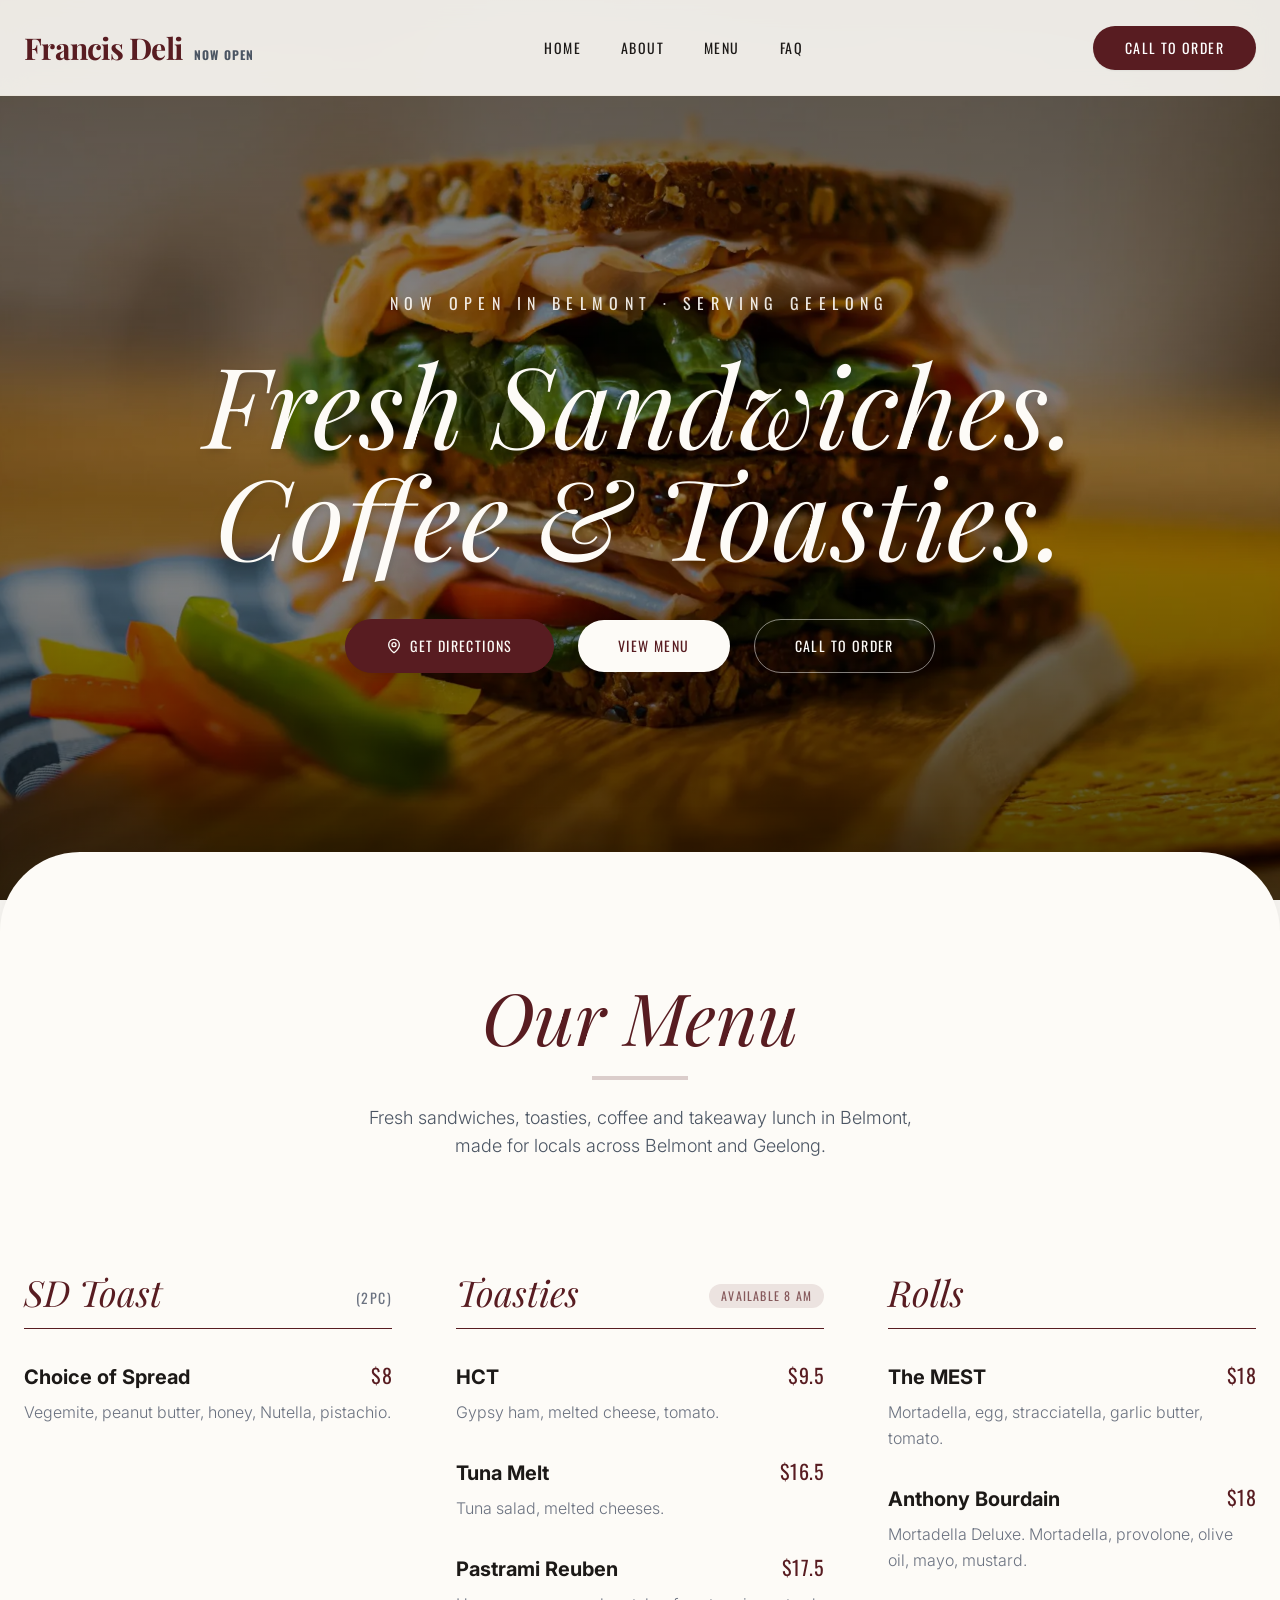
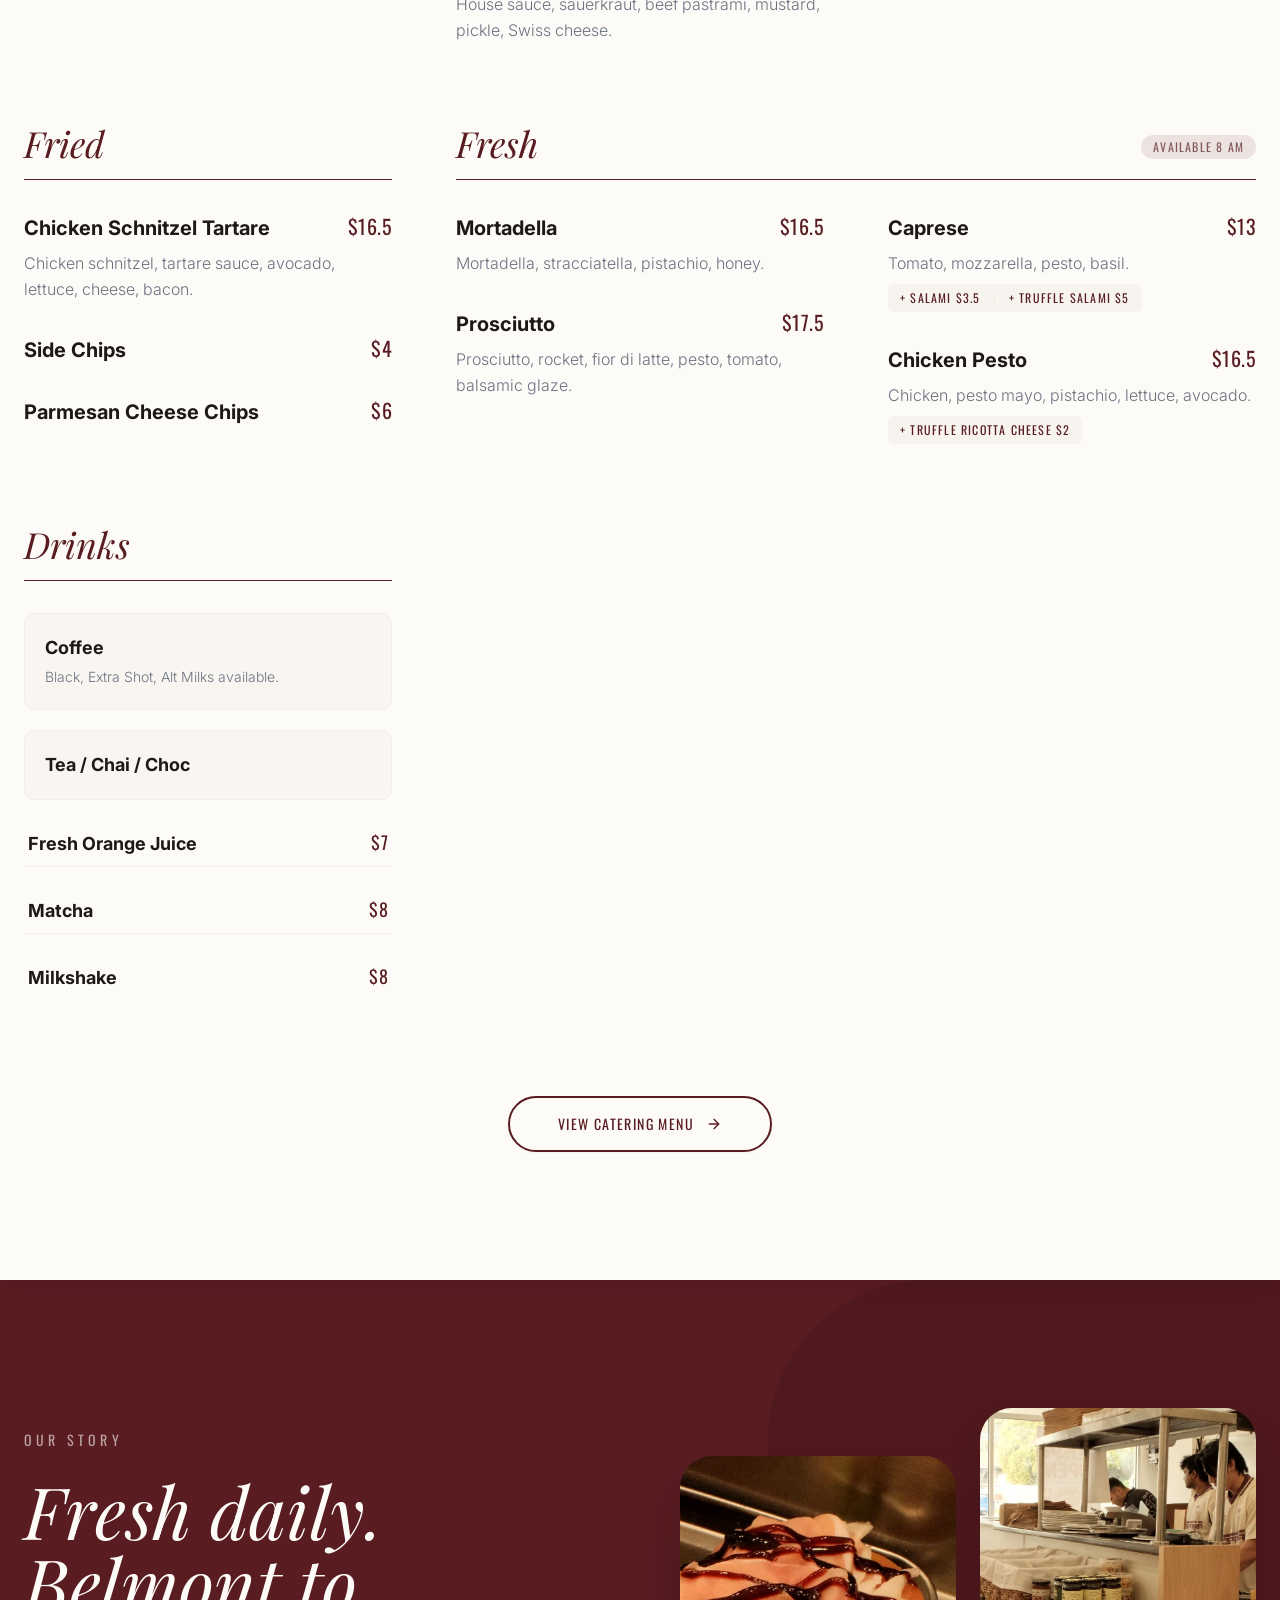
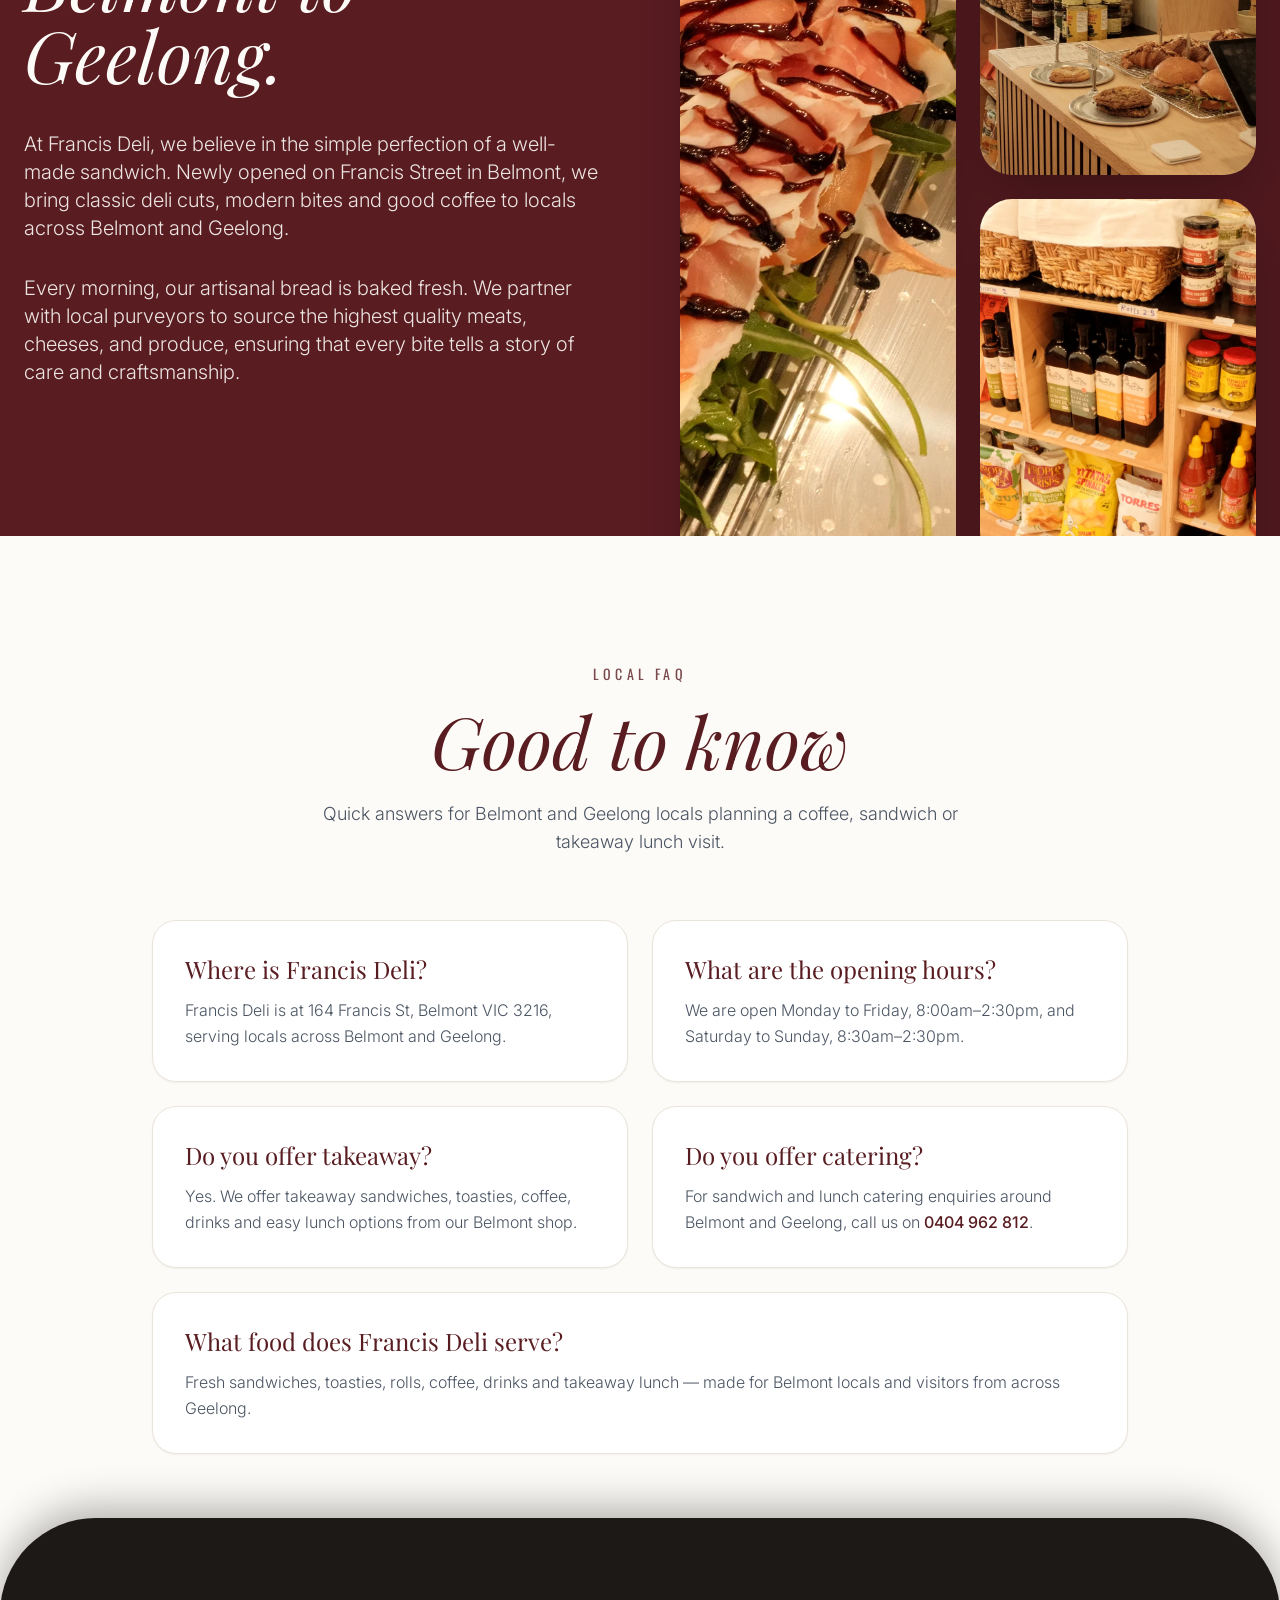
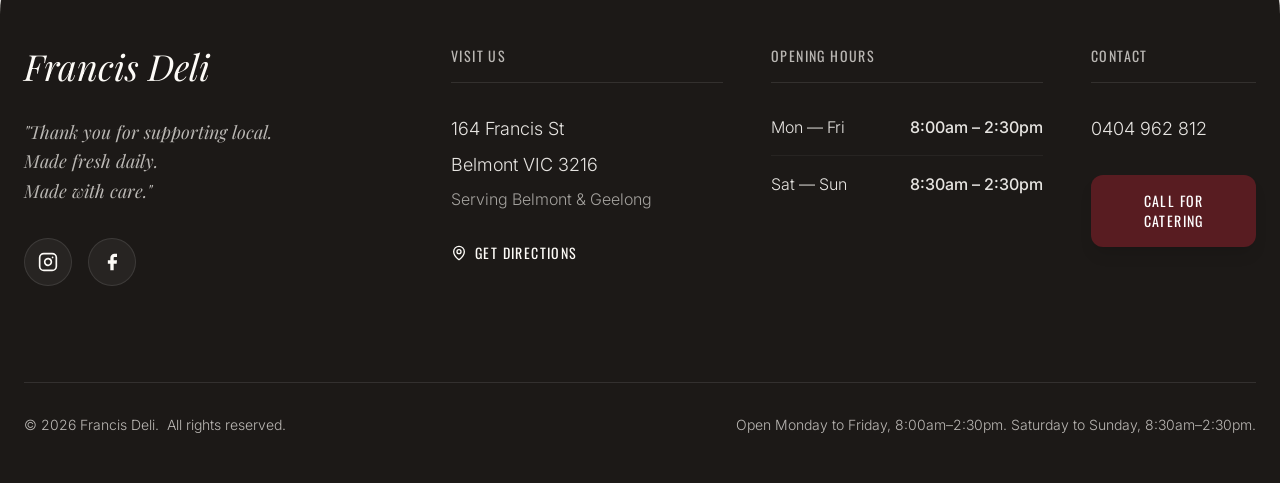
==== index.html @ 0f946914 "Remove extra coffee FAQ" ====
<html lang="en" class="scroll-smooth" vid="0"><head vid="1">
    <meta charset="UTF-8" vid="2">
    <meta name="viewport" content="width=device-width, initial-scale=1.0" vid="3">
    <title vid="4">Francis Deli Belmont &amp; Geelong | Sandwiches, Toasties &amp; Coffee</title>

    <!-- SEO: primary meta -->
    <meta name="description" content="Francis Deli — fresh sandwiches, toasties &amp; coffee in Belmont, Geelong. Open Monday to Friday 8:00am–2:30pm, and Saturday to Sunday 8:30am–2:30pm.">
    <meta name="keywords" content="Francis Deli, deli Belmont, deli Geelong, sandwiches Belmont, sandwiches Geelong, toasties Belmont, coffee Belmont, coffee Geelong, takeaway lunch Belmont, catering Geelong">
    <meta name="author" content="Francis Deli">
    <meta name="robots" content="index, follow, max-image-preview:large">
    <meta name="theme-color" content="#581C21">
    <meta name="geo.region" content="AU-VIC">
    <meta name="geo.placename" content="Belmont, Victoria">
    <link rel="canonical" href="https://francisdeli.com.au/">

    <!-- Favicons -->
    <link rel="icon" href="/favicon.ico" sizes="any">
    <link rel="icon" type="image/png" sizes="32x32" href="/favicon-32x32.png">
    <link rel="icon" type="image/png" sizes="16x16" href="/favicon-16x16.png">
    <link rel="apple-touch-icon" href="/apple-touch-icon.png">

    <!-- Open Graph -->
    <meta property="og:type" content="restaurant">
    <meta property="og:site_name" content="Francis Deli">
    <meta property="og:title" content="Francis Deli Belmont &amp; Geelong | Sandwiches, Toasties &amp; Coffee">
    <meta property="og:description" content="Now open on Francis Street, Belmont. Fresh sandwiches, toasties, coffee and takeaway lunch, seven days a week.">
    <meta property="og:url" content="https://francisdeli.com.au/">
    <meta property="og:image" content="https://francisdeli.com.au/img/hero.webp">
    <meta property="og:image:width" content="1920">
    <meta property="og:image:height" content="1280">
    <meta property="og:image:alt" content="Fresh artisanal sandwich at Francis Deli">
    <meta property="og:locale" content="en_AU">

    <!-- Twitter -->
    <meta name="twitter:card" content="summary_large_image">
    <meta name="twitter:title" content="Francis Deli Belmont &amp; Geelong | Sandwiches, Toasties &amp; Coffee">
    <meta name="twitter:description" content="Now open on Francis Street, Belmont. Fresh sandwiches, toasties, coffee and takeaway lunch, seven days a week.">
    <meta name="twitter:image" content="https://francisdeli.com.au/img/hero.webp">

    <!-- Structured data: LocalBusiness / Restaurant -->
    <script type="application/ld+json">
    {
      "@context": "https://schema.org",
      "@type": "Restaurant",
      "name": "Francis Deli",
      "description": "Francis Deli is a local deli and sandwich shop in Belmont, serving fresh sandwiches, toasties, coffee and takeaway lunch for Belmont and Geelong.",
      "image": "https://francisdeli.com.au/img/hero.webp",
      "url": "https://francisdeli.com.au/",
      "telephone": "+61404962812",
      "priceRange": "$$",
      "servesCuisine": ["Sandwiches", "Deli", "Coffee", "Cafe", "Takeaway"],
      "areaServed": ["Belmont VIC", "Geelong VIC"],
      "menu": "https://francisdeli.com.au/#menu",
      "hasMap": "https://maps.google.com/?cid=7138294482831935208",
      "acceptsReservations": "False",
      "address": {
        "@type": "PostalAddress",
        "streetAddress": "164 Francis St",
        "addressLocality": "Belmont",
        "addressRegion": "VIC",
        "postalCode": "3216",
        "addressCountry": "AU"
      },
      "geo": {
        "@type": "GeoCoordinates",
        "latitude": -38.1848245,
        "longitude": 144.3469605
      },
      "openingHoursSpecification": [
        {
          "@type": "OpeningHoursSpecification",
          "dayOfWeek": ["Monday", "Tuesday", "Wednesday", "Thursday", "Friday"],
          "opens": "08:00",
          "closes": "14:30"
        },
        {
          "@type": "OpeningHoursSpecification",
          "dayOfWeek": ["Saturday", "Sunday"],
          "opens": "08:30",
          "closes": "14:30"
        }
      ],
      "sameAs": [
        "https://www.facebook.com/francisdeli164/",
        "https://www.instagram.com/francisdeli164/",
        "https://maps.google.com/?cid=7138294482831935208"
      ]
    }
    </script>

    <!-- Structured data: FAQ for AEO / AI discovery -->
    <script type="application/ld+json">
    {
      "@context": "https://schema.org",
      "@type": "FAQPage",
      "mainEntity": [
        {
          "@type": "Question",
          "name": "Where is Francis Deli?",
          "acceptedAnswer": {
            "@type": "Answer",
            "text": "Francis Deli is located at 164 Francis St, Belmont VIC 3216, Australia, serving locals across Belmont and Geelong."
          }
        },
        {
          "@type": "Question",
          "name": "What are Francis Deli's opening hours?",
          "acceptedAnswer": {
            "@type": "Answer",
            "text": "Francis Deli is open Monday to Friday from 8:00am to 2:30pm, and Saturday to Sunday from 8:30am to 2:30pm."
          }
        },
        {
          "@type": "Question",
          "name": "Does Francis Deli offer takeaway?",
          "acceptedAnswer": {
            "@type": "Answer",
            "text": "Yes. Francis Deli offers takeaway sandwiches, toasties, coffee, drinks and lunch options from its Belmont shop."
          }
        },
        {
          "@type": "Question",
          "name": "Does Francis Deli offer catering in Belmont or Geelong?",
          "acceptedAnswer": {
            "@type": "Answer",
            "text": "Francis Deli can help with sandwich and lunch catering enquiries for Belmont and Geelong locals. Call 0404 962 812 to ask about catering."
          }
        },
        {
          "@type": "Question",
          "name": "What food does Francis Deli serve?",
          "acceptedAnswer": {
            "@type": "Answer",
            "text": "Francis Deli serves fresh sandwiches, toasties, rolls, coffee, drinks and takeaway lunch in Belmont."
          }
        }
      ]
    }
    </script>

    <!-- Speed up hero image (LCP): self-hosted, fetched before CSS parses. Mobile gets the lighter file. -->
    <link rel="preload" as="image" fetchpriority="high" href="img/hero-mobile.webp" media="(max-width: 767px)">
    <link rel="preload" as="image" fetchpriority="high" href="img/hero.webp" media="(min-width: 768px)">

    <link rel="stylesheet" href="styles.css">
    <link rel="preconnect" href="https://fonts.googleapis.com">
    <link rel="preconnect" href="https://fonts.gstatic.com" crossorigin>
    <link rel="preload" as="style" href="https://fonts.googleapis.com/css2?family=Inter:wght@300;400;500;600;700&amp;family=Oswald:wght@400;500;600;700&amp;family=Playfair+Display:ital,wght@0,400;0,500;0,600;0,700;1,400;1,500;1,600;1,700&amp;display=swap" onload="this.onload=null;this.rel='stylesheet'">
    <noscript><link rel="stylesheet" href="https://fonts.googleapis.com/css2?family=Inter:wght@300;400;500;600;700&amp;family=Oswald:wght@400;500;600;700&amp;family=Playfair+Display:ital,wght@0,400;0,500;0,600;0,700;1,400;1,500;1,600;1,700&amp;display=swap"></noscript>
    <style>
        /* Smooth deceleration curve for premium feel */
        :root { --ease-out-quint: cubic-bezier(0.22, 1, 0.36, 1); }

        /* Keyboard focus — visible ring, hidden for mouse users */
        a:focus-visible,
        button:focus-visible {
            outline: 2px solid #581C21;
            outline-offset: 3px;
            border-radius: 4px;
        }

        /* Scroll-reveal: JS adds .reveal to opt IN. No-JS = content visible. */
        .reveal {
            opacity: 0;
            transform: translateY(24px);
            transition: opacity 0.8s var(--ease-out-quint), transform 0.8s var(--ease-out-quint);
            will-change: opacity, transform;
        }
        .reveal.is-visible {
            opacity: 1;
            transform: none;
        }

        /* Header height transition */
        #header { transition: height 0.3s var(--ease-out-quint), background-color 0.3s ease, box-shadow 0.3s ease; }
        #header .header-bar { transition: height 0.3s var(--ease-out-quint); }

        /* Mobile menu panel */
        #mobile-menu {
            transform: translateX(100%);
            transition: transform 0.4s var(--ease-out-quint);
        }
        #mobile-menu.is-open { transform: translateX(0); }

        /* Mobile: lighter hero image (30KB vs 92KB) */
        @media (max-width: 767px) {
            .bg-hero-pattern { background-image: url('img/hero-mobile.webp') !important; }
        }

        @media (prefers-reduced-motion: reduce) {
            *, *::before, *::after {
                animation-duration: 0.01ms !important;
                transition-duration: 0.01ms !important;
                scroll-behavior: auto !important;
            }
            .reveal { opacity: 1; transform: none; }
        }
    </style>
</head>
<body class="bg-cream text-dark font-sans antialiased selection:bg-burgundy selection:text-cream" vid="11">

    
    <header class="fixed top-0 w-full z-50 bg-cream/90 backdrop-blur-md border-b border-sand h-24" id="header" vid="12">
        <div class="header-bar max-w-7xl mx-auto px-6 h-24 flex items-center justify-between" vid="13">
            <a href="#home" class="font-serif text-3xl font-bold tracking-tight text-burgundy flex items-baseline" vid="14">
                Francis Deli
                <span class="text-xs font-condensed uppercase tracking-widest text-gray-600 ml-3 hidden sm:inline-block" vid="15">Now Open</span>
            </a>

            <nav class="hidden md:flex items-center gap-10" aria-label="Primary" vid="16">
                <a href="#home" class="text-sm font-condensed uppercase tracking-widest text-dark hover:text-burgundy transition-colors" vid="17">Home</a>
                <a href="#about" class="text-sm font-condensed uppercase tracking-widest text-dark hover:text-burgundy transition-colors" vid="18">About</a>
                <a href="#menu" class="text-sm font-condensed uppercase tracking-widest text-dark hover:text-burgundy transition-colors" vid="19">Menu</a>
                <a href="#faq" class="text-sm font-condensed uppercase tracking-widest text-dark hover:text-burgundy transition-colors" vid="20">FAQ</a>
            </nav>

            <div class="flex items-center gap-4" vid="21">
                <a href="tel:0404962812" class="hidden md:inline-flex items-center justify-center px-8 py-3 bg-burgundy text-white rounded-full font-condensed uppercase tracking-widest text-sm hover:bg-dark transition-colors shadow-sm" vid="22">
                    Call to Order
                </a>
                <button id="menu-toggle" class="md:hidden text-burgundy p-2 -mr-2" aria-label="Open menu" aria-controls="mobile-menu" aria-expanded="false" vid="23">
                    <svg class="w-7 h-7" aria-hidden="true" viewBox="0 0 24 24" fill="none" stroke="currentColor" stroke-width="2" stroke-linecap="round" stroke-linejoin="round"><path d="M4 6h16"/><path d="M4 12h16"/><path d="M4 18h16"/></svg>
                </button>
            </div>
        </div>
    </header>

    <!-- Mobile menu -->
    <div id="mobile-menu" class="fixed inset-0 z-[60] bg-burgundy text-cream flex flex-col md:hidden is-open:translate-x-0" role="dialog" aria-modal="true" aria-label="Menu" style="transform:translateX(100%)">
        <div class="flex items-center justify-between h-24 px-6 border-b border-cream/15">
            <span class="font-serif text-3xl font-bold tracking-tight">Francis Deli</span>
            <button id="menu-close" class="text-cream p-2 -mr-2" aria-label="Close menu">
                <svg class="w-7 h-7" aria-hidden="true" viewBox="0 0 24 24" fill="none" stroke="currentColor" stroke-width="2" stroke-linecap="round" stroke-linejoin="round"><path d="M18 6 6 18"/><path d="m6 6 12 12"/></svg>
            </button>
        </div>
        <nav class="flex flex-col gap-2 px-6 py-10" aria-label="Mobile">
            <a href="#home" class="mobile-link font-serif italic text-4xl py-3 border-b border-cream/10 hover:text-cream/70 transition-colors">Home</a>
            <a href="#about" class="mobile-link font-serif italic text-4xl py-3 border-b border-cream/10 hover:text-cream/70 transition-colors">About</a>
            <a href="#menu" class="mobile-link font-serif italic text-4xl py-3 border-b border-cream/10 hover:text-cream/70 transition-colors">Menu</a>
            <a href="#faq" class="mobile-link font-serif italic text-4xl py-3 border-b border-cream/10 hover:text-cream/70 transition-colors">FAQ</a>
        </nav>
        <div class="mt-auto p-6">
            <a href="tel:0404962812" class="block w-full text-center px-8 py-4 bg-cream text-burgundy rounded-full font-condensed uppercase tracking-widest text-sm hover:bg-white transition-colors shadow-lg">
                Call to Order
            </a>
        </div>
    </div>

    
    <section id="home" class="relative h-[100svh] w-full flex items-center justify-center overflow-hidden" vid="25">
        
        <div class="absolute inset-0 bg-hero-pattern bg-cover bg-center bg-no-repeat md:bg-fixed scale-105" vid="26"></div>
        <div class="absolute inset-0 bg-gradient-to-b from-black/60 via-black/40 to-black/70" vid="27"></div>
        
        <div class="relative z-10 text-center px-6 max-w-5xl mx-auto flex flex-col items-center mt-16 w-full" vid="28">
            <span class="font-condensed text-cream/90 uppercase tracking-[0.4em] text-sm md:text-base mb-8 block" vid="29">Now Open in Belmont · Serving Geelong</span>
            
            <h1 class="font-serif italic text-6xl md:text-8xl lg:text-[7rem] text-cream leading-[1.1] mb-12 drop-shadow-lg" vid="30">
                Fresh Sandwiches.<br vid="31">Coffee &amp; Toasties.
            </h1>
            
            <div class="flex flex-col sm:flex-row items-center gap-4 sm:gap-6 w-full sm:w-auto" vid="32">
                <a href="https://maps.google.com/?cid=7138294482831935208" target="_blank" rel="noopener" class="w-full sm:w-auto px-10 py-4 bg-burgundy text-cream rounded-full font-condensed uppercase tracking-widest text-sm hover:bg-burgundy/90 transition-colors text-center shadow-lg hover:shadow-xl border border-burgundy inline-flex items-center justify-center" vid="34">
                    <svg class="w-4 h-4 mr-2" aria-hidden="true" viewBox="0 0 24 24" fill="none" stroke="currentColor" stroke-width="2" stroke-linecap="round" stroke-linejoin="round"><path d="M20 10c0 4.99-5.54 10.19-7.4 11.8a1 1 0 0 1-1.2 0C9.54 20.19 4 14.99 4 10a8 8 0 0 1 16 0"/><circle cx="12" cy="10" r="3"/></svg>
                    Get Directions
                </a>
                <a href="#menu" class="w-full sm:w-auto px-10 py-4 bg-cream text-burgundy rounded-full font-condensed uppercase tracking-widest text-sm hover:bg-white transition-colors text-center shadow-lg hover:shadow-xl" vid="33">
                    View Menu
                </a>
                <a href="tel:0404962812" class="w-full sm:w-auto px-10 py-4 bg-transparent text-cream rounded-full font-condensed uppercase tracking-widest text-sm hover:bg-cream/10 transition-colors text-center shadow-lg hover:shadow-xl border border-cream/50" vid="35">
                    Call to Order
                </a>
            </div>
        </div>
    </section>

    
    <section id="menu" class="relative z-20 bg-cream rounded-t-[3rem] md:rounded-t-[5rem] -mt-12 pt-24 md:pt-32 pb-32 shadow-[0_-10px_40px_rgba(0,0,0,0.1)]" vid="35">
        <div class="max-w-7xl mx-auto px-6" vid="36">
            <div class="text-center mb-20 md:mb-28" vid="37">
                <h2 class="font-serif italic text-5xl md:text-7xl text-burgundy mb-6" vid="38">Our Menu</h2>
                <div class="w-24 h-1 bg-burgundy/20 mx-auto mb-6" vid="39"></div>
                <p class="font-sans text-gray-600 max-w-xl mx-auto text-lg font-light" vid="40">Fresh sandwiches, toasties, coffee and takeaway lunch in Belmont, made for locals across Belmont and Geelong.</p>
            </div>

            
            <div class="grid grid-cols-1 md:grid-cols-2 lg:grid-cols-3 gap-x-16 gap-y-20" vid="41">
                
                
                <div class="menu-category" vid="42">
                    <div class="flex items-end justify-between border-b border-burgundy pb-4 mb-8" vid="43">
                        <h3 class="font-serif text-4xl text-burgundy italic" vid="44">SD Toast</h3>
                        <span class="text-sm font-condensed uppercase tracking-widest text-gray-500 mb-1" vid="45">(2pc)</span>
                    </div>
                    <ul class="space-y-8" vid="46">
                        <li class="group" vid="47">
                            <div class="flex justify-between items-baseline mb-2" vid="48">
                                <h4 class="font-bold text-dark text-xl group-hover:text-burgundy transition-colors" vid="49">Choice of Spread</h4>
                                <span class="font-condensed text-burgundy text-xl tracking-wide" vid="50">$8</span>
                            </div>
                            <p class="text-gray-500 text-base leading-relaxed font-light" vid="51">Vegemite, peanut butter, honey, Nutella, pistachio.</p>
                        </li>
                    </ul>
                </div>

                
                <div class="menu-category" vid="52">
                    <div class="flex items-end justify-between border-b border-burgundy pb-4 mb-8" vid="53">
                        <h3 class="font-serif text-4xl text-burgundy italic" vid="54">Toasties</h3>
                        <span class="text-xs font-condensed uppercase tracking-widest text-burgundy/70 mb-1 px-3 py-1 bg-burgundy/10 rounded-full" vid="55">Available 8 AM</span>
                    </div>
                    <ul class="space-y-8" vid="56">
                        <li class="group" vid="57">
                            <div class="flex justify-between items-baseline mb-2" vid="58">
                                <h4 class="font-bold text-dark text-xl group-hover:text-burgundy transition-colors" vid="59">HCT</h4>
                                <span class="font-condensed text-burgundy text-xl tracking-wide" vid="60">$9.5</span>
                            </div>
                            <p class="text-gray-500 text-base leading-relaxed font-light" vid="61">Gypsy ham, melted cheese, tomato.</p>
                        </li>
                        <li class="group" vid="62">
                            <div class="flex justify-between items-baseline mb-2" vid="63">
                                <h4 class="font-bold text-dark text-xl group-hover:text-burgundy transition-colors" vid="64">Tuna Melt</h4>
                                <span class="font-condensed text-burgundy text-xl tracking-wide" vid="65">$16.5</span>
                            </div>
                            <p class="text-gray-500 text-base leading-relaxed font-light" vid="66">Tuna salad, melted cheeses.</p>
                        </li>
                        <li class="group" vid="67">
                            <div class="flex justify-between items-baseline mb-2" vid="68">
                                <h4 class="font-bold text-dark text-xl group-hover:text-burgundy transition-colors" vid="69">Pastrami Reuben</h4>
                                <span class="font-condensed text-burgundy text-xl tracking-wide" vid="70">$17.5</span>
                            </div>
                            <p class="text-gray-500 text-base leading-relaxed font-light" vid="71">House sauce, sauerkraut, beef pastrami, mustard, pickle, Swiss cheese.</p>
                        </li>
                    </ul>
                </div>

                
                <div class="menu-category" vid="72">
                    <div class="flex items-end justify-between border-b border-burgundy pb-4 mb-8" vid="73">
                        <h3 class="font-serif text-4xl text-burgundy italic" vid="74">Rolls</h3>
                    </div>
                    <ul class="space-y-8" vid="75">
                        <li class="group" vid="76">
                            <div class="flex justify-between items-baseline mb-2" vid="77">
                                <h4 class="font-bold text-dark text-xl group-hover:text-burgundy transition-colors" vid="78">The MEST</h4>
                                <span class="font-condensed text-burgundy text-xl tracking-wide" vid="79">$18</span>
                            </div>
                            <p class="text-gray-500 text-base leading-relaxed font-light" vid="80">Mortadella, egg, stracciatella, garlic butter, tomato.</p>
                        </li>
                        <li class="group" vid="81">
                            <div class="flex justify-between items-baseline mb-2" vid="82">
                                <h4 class="font-bold text-dark text-xl group-hover:text-burgundy transition-colors" vid="83">Anthony Bourdain</h4>
                                <span class="font-condensed text-burgundy text-xl tracking-wide" vid="84">$18</span>
                            </div>
                            <p class="text-gray-500 text-base leading-relaxed font-light" vid="85">Mortadella Deluxe. Mortadella, provolone, olive oil, mayo, mustard.</p>
                        </li>
                    </ul>
                </div>

                
                <div class="menu-category" vid="86">
                    <div class="flex items-end justify-between border-b border-burgundy pb-4 mb-8" vid="87">
                        <h3 class="font-serif text-4xl text-burgundy italic" vid="88">Fried</h3>
                    </div>
                    <ul class="space-y-8" vid="89">
                        <li class="group" vid="90">
                            <div class="flex justify-between items-baseline mb-2" vid="91">
                                <h4 class="font-bold text-dark text-xl group-hover:text-burgundy transition-colors" vid="92">Chicken Schnitzel Tartare</h4>
                                <span class="font-condensed text-burgundy text-xl tracking-wide" vid="93">$16.5</span>
                            </div>
                            <p class="text-gray-500 text-base leading-relaxed font-light" vid="94">Chicken schnitzel, tartare sauce, avocado, lettuce, cheese, bacon.</p>
                        </li>
                        <li class="group" vid="95">
                            <div class="flex justify-between items-baseline mb-2" vid="96">
                                <h4 class="font-bold text-dark text-xl group-hover:text-burgundy transition-colors" vid="97">Side Chips</h4>
                                <span class="font-condensed text-burgundy text-xl tracking-wide" vid="98">$4</span>
                            </div>
                        </li>
                        <li class="group" vid="99">
                            <div class="flex justify-between items-baseline mb-2" vid="100">
                                <h4 class="font-bold text-dark text-xl group-hover:text-burgundy transition-colors" vid="101">Parmesan Cheese Chips</h4>
                                <span class="font-condensed text-burgundy text-xl tracking-wide" vid="102">$6</span>
                            </div>
                        </li>
                    </ul>
                </div>

                
                <div class="menu-category lg:col-span-2" vid="103">
                    <div class="flex items-end justify-between border-b border-burgundy pb-4 mb-8" vid="104">
                        <h3 class="font-serif text-4xl text-burgundy italic" vid="105">Fresh</h3>
                        <span class="text-xs font-condensed uppercase tracking-widest text-burgundy/70 mb-1 px-3 py-1 bg-burgundy/10 rounded-full" vid="106">Available 8 AM</span>
                    </div>
                    <div class="grid grid-cols-1 md:grid-cols-2 gap-x-16 gap-y-8" vid="107">
                        <ul class="space-y-8" vid="108">
                            <li class="group" vid="109">
                                <div class="flex justify-between items-baseline mb-2" vid="110">
                                    <h4 class="font-bold text-dark text-xl group-hover:text-burgundy transition-colors" vid="111">Mortadella</h4>
                                    <span class="font-condensed text-burgundy text-xl tracking-wide" vid="112">$16.5</span>
                                </div>
                                <p class="text-gray-500 text-base leading-relaxed font-light" vid="113">Mortadella, stracciatella, pistachio, honey.</p>
                            </li>
                            <li class="group" vid="114">
                                <div class="flex justify-between items-baseline mb-2" vid="115">
                                    <h4 class="font-bold text-dark text-xl group-hover:text-burgundy transition-colors" vid="116">Prosciutto</h4>
                                    <span class="font-condensed text-burgundy text-xl tracking-wide" vid="117">$17.5</span>
                                </div>
                                <p class="text-gray-500 text-base leading-relaxed font-light" vid="118">Prosciutto, rocket, fior di latte, pesto, tomato, balsamic glaze.</p>
                            </li>
                        </ul>
                        <ul class="space-y-8" vid="119">
                            <li class="group" vid="120">
                                <div class="flex justify-between items-baseline mb-2" vid="121">
                                    <h4 class="font-bold text-dark text-xl group-hover:text-burgundy transition-colors" vid="122">Caprese</h4>
                                    <span class="font-condensed text-burgundy text-xl tracking-wide" vid="123">$13</span>
                                </div>
                                <p class="text-gray-500 text-base leading-relaxed font-light mb-2" vid="124">Tomato, mozzarella, pesto, basil.</p>
                                <div class="inline-flex gap-3 text-xs font-condensed uppercase tracking-widest text-burgundy bg-sand/30 px-3 py-1.5 rounded-md" vid="125">
                                    <span vid="126">+ Salami $3.5</span>
                                    <span class="text-sand/50" vid="127">|</span>
                                    <span vid="128">+ Truffle Salami $5</span>
                                </div>
                            </li>
                            <li class="group" vid="129">
                                <div class="flex justify-between items-baseline mb-2" vid="130">
                                    <h4 class="font-bold text-dark text-xl group-hover:text-burgundy transition-colors" vid="131">Chicken Pesto</h4>
                                    <span class="font-condensed text-burgundy text-xl tracking-wide" vid="132">$16.5</span>
                                </div>
                                <p class="text-gray-500 text-base leading-relaxed font-light mb-2" vid="133">Chicken, pesto mayo, pistachio, lettuce, avocado.</p>
                                <div class="inline-block text-xs font-condensed uppercase tracking-widest text-burgundy bg-sand/30 px-3 py-1.5 rounded-md" vid="134">
                                    <span vid="135">+ Truffle Ricotta Cheese $2</span>
                                </div>
                            </li>
                        </ul>
                    </div>
                </div>

                
                <div class="menu-category" vid="136">
                    <div class="flex items-end justify-between border-b border-burgundy pb-4 mb-8" vid="137">
                        <h3 class="font-serif text-4xl text-burgundy italic" vid="138">Drinks</h3>
                    </div>
                    <ul class="space-y-5" vid="139">
                        <li class="group bg-sand/20 rounded-xl p-5 border border-sand/50" vid="140">
                            <div class="flex justify-between items-baseline mb-1" vid="141">
                                <h4 class="font-bold text-dark text-lg group-hover:text-burgundy transition-colors" vid="142">Coffee</h4>
                            </div>
                            <p class="text-gray-500 text-sm leading-relaxed font-light" vid="143">Black, Extra Shot, Alt Milks available.</p>
                        </li>
                        <li class="group bg-sand/20 rounded-xl p-5 border border-sand/50" vid="144">
                            <div class="flex justify-between items-baseline" vid="145">
                                <h4 class="font-bold text-dark text-lg group-hover:text-burgundy transition-colors" vid="146">Tea / Chai / Choc</h4>
                            </div>
                        </li>
                        <li class="group flex justify-between items-baseline py-2 px-1 border-b border-sand/50" vid="147">
                            <h4 class="font-bold text-dark text-lg group-hover:text-burgundy transition-colors" vid="148">Fresh Orange Juice</h4>
                            <span class="font-condensed text-burgundy text-lg tracking-wide" vid="149">$7</span>
                        </li>
                        <li class="group flex justify-between items-baseline py-2 px-1 border-b border-sand/50" vid="150">
                            <h4 class="font-bold text-dark text-lg group-hover:text-burgundy transition-colors" vid="151">Matcha</h4>
                            <span class="font-condensed text-burgundy text-lg tracking-wide" vid="152">$8</span>
                        </li>
                        <li class="group flex justify-between items-baseline py-2 px-1" vid="153">
                            <h4 class="font-bold text-dark text-lg group-hover:text-burgundy transition-colors" vid="154">Milkshake</h4>
                            <span class="font-condensed text-burgundy text-lg tracking-wide" vid="155">$8</span>
                        </li>
                    </ul>
                </div>
            </div>
            
            <div class="mt-24 text-center" vid="156">
                <a href="tel:0404962812" class="inline-flex items-center justify-center px-12 py-4 border-2 border-burgundy text-burgundy rounded-full font-condensed uppercase tracking-widest text-sm hover:bg-burgundy hover:text-white transition-all group shadow-sm" vid="157">
                    View Catering Menu
                    <svg class="w-4 h-4 ml-3 group-hover:translate-x-1 transition-transform" aria-hidden="true" viewBox="0 0 24 24" fill="none" stroke="currentColor" stroke-width="2" stroke-linecap="round" stroke-linejoin="round"><path d="M5 12h14"/><path d="m12 5 7 7-7 7"/></svg>
                </a>
            </div>
        </div>
    </section>

    
    <section id="about" class="bg-burgundy text-cream py-32 relative overflow-hidden" vid="159">
        <div class="absolute top-0 right-0 w-1/2 h-full bg-black/10 rounded-l-[10rem] hidden lg:block -mr-32" vid="160"></div>
        
        <div class="max-w-7xl mx-auto px-6 relative z-10" vid="161">
            <div class="grid grid-cols-1 lg:grid-cols-2 gap-20 items-center" vid="162">
                
                
                <div class="order-2 lg:order-1 text-center lg:text-left" vid="163">
                    <span class="font-condensed text-cream/60 uppercase tracking-[0.3em] text-sm mb-6 block" vid="164">Our Story</span>
                    <h2 class="font-serif italic text-5xl md:text-6xl lg:text-7xl mb-10 leading-[1.1]" vid="165">Fresh daily.<br vid="166">Belmont to Geelong.</h2>
                    <div class="space-y-8 text-cream/90 font-light text-lg md:text-xl max-w-xl mx-auto lg:mx-0 leading-relaxed" vid="167">
                        <p vid="168">At Francis Deli, we believe in the simple perfection of a well-made sandwich. Newly opened on Francis Street in Belmont, we bring classic deli cuts, modern bites and good coffee to locals across Belmont and Geelong.</p>
                        <p vid="169">Every morning, our artisanal bread is baked fresh. We partner with local purveyors to source the highest quality meats, cheeses, and produce, ensuring that every bite tells a story of care and craftsmanship.</p>
                    </div>
                </div>
                
                
                <div class="order-1 lg:order-2 grid grid-cols-2 gap-6 h-[600px]" vid="170">
                    <div class="col-span-1 h-full rounded-[2rem] overflow-hidden shadow-2xl transform translate-y-12" vid="171">
                        <img src="img/about-1.webp" alt="Fresh deli sandwich with ham, mozzarella, rocket and balsamic glaze at Francis Deli" loading="lazy" decoding="async" width="800" height="1063" class="w-full h-full object-cover hover:scale-105 transition-transform duration-1000" vid="172">
                    </div>
                    <div class="col-span-1 grid grid-rows-2 gap-6 h-full" vid="173">
                        <div class="rounded-[2rem] overflow-hidden shadow-2xl" vid="174">
                            <img src="img/about-2.webp" alt="Francis Deli counter display and welcoming shop interior" loading="lazy" decoding="async" width="800" height="1063" class="w-full h-full object-cover hover:scale-105 transition-transform duration-1000" vid="175">
                        </div>
                        <div class="rounded-[2rem] overflow-hidden shadow-2xl" vid="176">
                            <img src="img/about-3.webp" alt="Deli pantry shelves stocked with condiments and gourmet goods at Francis Deli" loading="lazy" decoding="async" width="800" height="1063" class="w-full h-full object-cover hover:scale-105 transition-transform duration-1000" vid="177">
                        </div>
                    </div>
                </div>
            </div>
        </div>
    </section>


    <section id="faq" class="bg-cream py-28 md:py-32 relative z-20">
        <div class="max-w-5xl mx-auto px-6">
            <div class="text-center mb-16">
                <span class="font-condensed text-burgundy/80 uppercase tracking-[0.3em] text-sm mb-5 block">Local FAQ</span>
                <h2 class="font-serif italic text-5xl md:text-7xl text-burgundy mb-6">Good to know</h2>
                <p class="font-sans text-gray-600 max-w-2xl mx-auto text-lg font-light">Quick answers for Belmont and Geelong locals planning a coffee, sandwich or takeaway lunch visit.</p>
            </div>

            <div class="grid grid-cols-1 md:grid-cols-2 gap-6">
                <article class="rounded-3xl bg-white border border-sand p-8 shadow-sm">
                    <h3 class="font-serif text-2xl text-burgundy mb-3">Where is Francis Deli?</h3>
                    <p class="text-gray-600 leading-relaxed font-light">Francis Deli is at 164 Francis St, Belmont VIC 3216, serving locals across Belmont and Geelong.</p>
                </article>
                <article class="rounded-3xl bg-white border border-sand p-8 shadow-sm">
                    <h3 class="font-serif text-2xl text-burgundy mb-3">What are the opening hours?</h3>
                    <p class="text-gray-600 leading-relaxed font-light">We are open Monday to Friday, 8:00am–2:30pm, and Saturday to Sunday, 8:30am–2:30pm.</p>
                </article>
                <article class="rounded-3xl bg-white border border-sand p-8 shadow-sm">
                    <h3 class="font-serif text-2xl text-burgundy mb-3">Do you offer takeaway?</h3>
                    <p class="text-gray-600 leading-relaxed font-light">Yes. We offer takeaway sandwiches, toasties, coffee, drinks and easy lunch options from our Belmont shop.</p>
                </article>
                <article class="rounded-3xl bg-white border border-sand p-8 shadow-sm">
                    <h3 class="font-serif text-2xl text-burgundy mb-3">Do you offer catering?</h3>
                    <p class="text-gray-600 leading-relaxed font-light">For sandwich and lunch catering enquiries around Belmont and Geelong, call us on <a href="tel:0404962812" class="text-burgundy font-medium hover:underline">0404 962 812</a>.</p>
                </article>
                <article class="rounded-3xl bg-white border border-sand p-8 shadow-sm md:col-span-2">
                    <h3 class="font-serif text-2xl text-burgundy mb-3">What food does Francis Deli serve?</h3>
                    <p class="text-gray-600 leading-relaxed font-light">Fresh sandwiches, toasties, rolls, coffee, drinks and takeaway lunch — made for Belmont locals and visitors from across Geelong.</p>
                </article>
            </div>
        </div>
    </section>

    
    <footer id="contact" class="bg-dark text-cream pt-32 pb-12 rounded-t-[4rem] md:rounded-t-[6rem] -mt-16 relative z-20 shadow-[0_-10px_40px_rgba(0,0,0,0.3)]" vid="178">
        <div class="max-w-7xl mx-auto px-6" vid="179">
            <div class="grid grid-cols-1 md:grid-cols-2 lg:grid-cols-12 gap-16 lg:gap-12 mb-24" vid="180">
                
                
                <div class="lg:col-span-4" vid="181">
                    <a href="#home" class="font-serif italic text-4xl text-cream mb-8 block" vid="182">Francis Deli</a>
                    <p class="font-serif text-cream/70 text-lg leading-relaxed mb-8 italic" vid="183">
                        "Thank you for supporting local. <br vid="184">
                        Made fresh daily. <br vid="185">
                        Made with care."
                    </p>
                    <div class="flex items-center gap-4" vid="186">
                        <a href="https://www.instagram.com/francisdeli164/" aria-label="Instagram" target="_blank" rel="noopener" class="w-12 h-12 rounded-full bg-white/5 border border-white/10 flex items-center justify-center hover:bg-burgundy hover:border-burgundy transition-all duration-300 group" vid="187">
                            <svg class="w-5 h-5 text-cream group-hover:scale-110 transition-transform" aria-hidden="true" viewBox="0 0 24 24" fill="none" stroke="currentColor" stroke-width="2" stroke-linecap="round" stroke-linejoin="round"><rect width="20" height="20" x="2" y="2" rx="5" ry="5"/><path d="M16 11.37A4 4 0 1 1 12.63 8 4 4 0 0 1 16 11.37z"/><circle cx="17.5" cy="6.5" r="1" fill="currentColor" stroke="none"/></svg>
                        </a>
                        <a href="https://www.facebook.com/francisdeli164/" aria-label="Facebook" target="_blank" rel="noopener" class="w-12 h-12 rounded-full bg-white/5 border border-white/10 flex items-center justify-center hover:bg-burgundy hover:border-burgundy transition-all duration-300 group" vid="189">
                            <svg class="w-5 h-5 text-cream group-hover:scale-110 transition-transform" aria-hidden="true" viewBox="0 0 24 24" fill="currentColor"><path d="M18 2h-3a5 5 0 0 0-5 5v3H7v4h3v8h4v-8h3.6l.4-4h-4V7a1 1 0 0 1 1-1h3z"/></svg>
                        </a>
                    </div>
                </div>

                
                <div class="lg:col-span-3" vid="191">
                    <h4 class="font-condensed uppercase tracking-widest text-sm text-cream/70 mb-8 border-b border-white/10 pb-4" vid="192">Visit Us</h4>
                    <p class="font-sans font-light text-cream/90 text-lg mb-2" vid="193">164 Francis St</p>
                    <p class="font-sans font-light text-cream/90 text-lg mb-2" vid="194">Belmont VIC 3216</p>
                    <p class="font-sans font-light text-cream/60 text-base mb-8">Serving Belmont &amp; Geelong</p>
                    <a href="https://maps.google.com/?cid=7138294482831935208" target="_blank" rel="noopener" class="inline-flex items-center text-sm font-condensed uppercase tracking-widest text-cream hover:text-white transition-colors" vid="195">
                        <svg class="w-4 h-4 mr-2" aria-hidden="true" viewBox="0 0 24 24" fill="none" stroke="currentColor" stroke-width="2" stroke-linecap="round" stroke-linejoin="round"><path d="M20 10c0 4.99-5.54 10.19-7.4 11.8a1 1 0 0 1-1.2 0C9.54 20.19 4 14.99 4 10a8 8 0 0 1 16 0"/><circle cx="12" cy="10" r="3"/></svg>
                        Get Directions
                    </a>
                </div>

                
                <div class="lg:col-span-3" vid="197">
                    <h4 class="font-condensed uppercase tracking-widest text-sm text-cream/70 mb-8 border-b border-white/10 pb-4" vid="198">Opening Hours</h4>
                    <ul class="space-y-4 font-sans font-light text-cream/90" vid="199">
                        <li class="flex justify-between items-center" vid="200">
                            <span vid="201">Mon — Fri</span>
                            <span class="font-medium" vid="202">8:00am – 2:30pm</span>
                        </li>
                        <li class="flex justify-between items-center border-t border-white/5 pt-4" vid="203">
                            <span vid="204">Sat — Sun</span>
                            <span class="font-medium" vid="205">8:30am – 2:30pm</span>
                        </li>
                    </ul>
                </div>

                
                <div class="lg:col-span-2" vid="209">
                    <h4 class="font-condensed uppercase tracking-widest text-sm text-cream/70 mb-8 border-b border-white/10 pb-4" vid="210">Contact</h4>
                    <a href="tel:0404962812" class="block font-sans font-light text-cream/90 text-lg mb-8 hover:text-burgundy transition-colors" vid="211">
                        0404 962 812
                    </a>
                    
                    <a href="tel:0404962812" class="block w-full text-center px-6 py-4 bg-burgundy text-white rounded-xl font-condensed uppercase tracking-widest text-sm hover:bg-white hover:text-dark transition-colors shadow-lg" vid="212">
                        Call for Catering
                    </a>
                </div>
                
            </div>
            
            <div class="border-t border-white/10 pt-8 flex flex-col md:flex-row items-center justify-between gap-6" vid="213">
                <div class="flex items-center gap-2" vid="214">
                    <span class="font-sans text-cream/70 text-sm font-light" vid="215">© 2026 Francis Deli.</span>
                    <span class="font-sans text-cream/70 text-sm font-light" vid="216">All rights reserved.</span>
                </div>
                <div class="font-sans text-sm text-cream/70 font-light" vid="217">
                    Open Monday to Friday, 8:00am–2:30pm. Saturday to Sunday, 8:30am–2:30pm.
                </div>
            </div>
        </div>
    </footer>

    <script vid="220">
        /* --- Header shrink on scroll --- */
        const header = document.getElementById('header');
        const headerBar = header.querySelector('.header-bar');
        const onScroll = () => {
            const scrolled = window.scrollY > 20;
            header.classList.toggle('h-24', !scrolled);
            header.classList.toggle('h-20', scrolled);
            headerBar.classList.toggle('h-24', !scrolled);
            headerBar.classList.toggle('h-20', scrolled);
            header.classList.toggle('shadow-[0_4px_30px_rgba(0,0,0,0.06)]', scrolled);
            header.classList.toggle('bg-cream/95', scrolled);
            header.classList.toggle('bg-cream/90', !scrolled);
        };
        window.addEventListener('scroll', onScroll, { passive: true });
        onScroll();

        /* --- Mobile menu --- */
        const menu = document.getElementById('mobile-menu');
        const openBtn = document.getElementById('menu-toggle');
        const closeBtn = document.getElementById('menu-close');
        const openMenu = () => {
            menu.classList.add('is-open');
            menu.style.transform = 'translateX(0)';
            openBtn.setAttribute('aria-expanded', 'true');
            document.body.style.overflow = 'hidden';
            closeBtn.focus();
        };
        const closeMenu = () => {
            menu.classList.remove('is-open');
            menu.style.transform = 'translateX(100%)';
            openBtn.setAttribute('aria-expanded', 'false');
            document.body.style.overflow = '';
            openBtn.focus();
        };
        openBtn.addEventListener('click', openMenu);
        closeBtn.addEventListener('click', closeMenu);
        menu.querySelectorAll('.mobile-link, a[href="#"]').forEach(a => a.addEventListener('click', closeMenu));
        document.addEventListener('keydown', e => {
            if (e.key === 'Escape' && menu.classList.contains('is-open')) closeMenu();
        });

        /* --- Scroll reveal (JS opt-in → no-JS keeps content visible) --- */
        const reduce = window.matchMedia('(prefers-reduced-motion: reduce)').matches;
        if (!reduce && 'IntersectionObserver' in window) {
            const targets = document.querySelectorAll('.menu-category, #about .order-1, #about .order-2, #menu .text-center, footer > div > div > div');
            targets.forEach(el => el.classList.add('reveal'));
            const io = new IntersectionObserver((entries, obs) => {
                entries.forEach(entry => {
                    if (entry.isIntersecting) {
                        entry.target.classList.add('is-visible');
                        obs.unobserve(entry.target);
                    }
                });
            }, { threshold: 0.12, rootMargin: '0px 0px -8% 0px' });
            targets.forEach(el => io.observe(el));
            // Failsafe: never leave content hidden if IO fails to fire (bg tabs, odd renderers)
            setTimeout(() => targets.forEach(el => el.classList.add('is-visible')), 1600);
        }

        /* --- Desktop: tel: links can't open a dialer → reveal the number + copy it --- */
        const canDial = window.matchMedia('(hover: none) and (pointer: coarse)').matches;
        if (!canDial) {
            const PHONE = '0404 962 812';
            const toast = document.createElement('div');
            toast.setAttribute('role', 'status');
            toast.style.cssText = 'position:fixed;left:50%;bottom:32px;transform:translate(-50%,20px);background:#581C21;color:#FDFBF7;padding:14px 26px;border-radius:9999px;font-family:Oswald,sans-serif;text-transform:uppercase;letter-spacing:.12em;font-size:14px;box-shadow:0 12px 34px rgba(0,0,0,.28);opacity:0;pointer-events:none;transition:opacity .3s,transform .3s var(--ease-out-quint);z-index:100;';
            document.body.appendChild(toast);
            let toastTimer;
            const showToast = (msg) => {
                toast.textContent = msg;
                toast.style.opacity = '1';
                toast.style.transform = 'translate(-50%,0)';
                clearTimeout(toastTimer);
                toastTimer = setTimeout(() => {
                    toast.style.opacity = '0';
                    toast.style.transform = 'translate(-50%,20px)';
                }, 2800);
            };
            document.querySelectorAll('a[href^="tel:"]').forEach(a => {
                a.addEventListener('click', e => {
                    e.preventDefault();
                    if (navigator.clipboard && navigator.clipboard.writeText) {
                        navigator.clipboard.writeText(PHONE)
                            .then(() => showToast('Call ' + PHONE + ' · copied'))
                            .catch(() => showToast('Call ' + PHONE));
                    } else {
                        showToast('Call ' + PHONE);
                    }
                });
            });
        }
    </script>

</body></html>
---- styles.css ----
*,:after,:before{--tw-border-spacing-x:0;--tw-border-spacing-y:0;--tw-translate-x:0;--tw-translate-y:0;--tw-rotate:0;--tw-skew-x:0;--tw-skew-y:0;--tw-scale-x:1;--tw-scale-y:1;--tw-pan-x: ;--tw-pan-y: ;--tw-pinch-zoom: ;--tw-scroll-snap-strictness:proximity;--tw-gradient-from-position: ;--tw-gradient-via-position: ;--tw-gradient-to-position: ;--tw-ordinal: ;--tw-slashed-zero: ;--tw-numeric-figure: ;--tw-numeric-spacing: ;--tw-numeric-fraction: ;--tw-ring-inset: ;--tw-ring-offset-width:0px;--tw-ring-offset-color:#fff;--tw-ring-color:rgba(59,130,246,.5);--tw-ring-offset-shadow:0 0 #0000;--tw-ring-shadow:0 0 #0000;--tw-shadow:0 0 #0000;--tw-shadow-colored:0 0 #0000;--tw-blur: ;--tw-brightness: ;--tw-contrast: ;--tw-grayscale: ;--tw-hue-rotate: ;--tw-invert: ;--tw-saturate: ;--tw-sepia: ;--tw-drop-shadow: ;--tw-backdrop-blur: ;--tw-backdrop-brightness: ;--tw-backdrop-contrast: ;--tw-backdrop-grayscale: ;--tw-backdrop-hue-rotate: ;--tw-backdrop-invert: ;--tw-backdrop-opacity: ;--tw-backdrop-saturate: ;--tw-backdrop-sepia: ;--tw-contain-size: ;--tw-contain-layout: ;--tw-contain-paint: ;--tw-contain-style: }::backdrop{--tw-border-spacing-x:0;--tw-border-spacing-y:0;--tw-translate-x:0;--tw-translate-y:0;--tw-rotate:0;--tw-skew-x:0;--tw-skew-y:0;--tw-scale-x:1;--tw-scale-y:1;--tw-pan-x: ;--tw-pan-y: ;--tw-pinch-zoom: ;--tw-scroll-snap-strictness:proximity;--tw-gradient-from-position: ;--tw-gradient-via-position: ;--tw-gradient-to-position: ;--tw-ordinal: ;--tw-slashed-zero: ;--tw-numeric-figure: ;--tw-numeric-spacing: ;--tw-numeric-fraction: ;--tw-ring-inset: ;--tw-ring-offset-width:0px;--tw-ring-offset-color:#fff;--tw-ring-color:rgba(59,130,246,.5);--tw-ring-offset-shadow:0 0 #0000;--tw-ring-shadow:0 0 #0000;--tw-shadow:0 0 #0000;--tw-shadow-colored:0 0 #0000;--tw-blur: ;--tw-brightness: ;--tw-contrast: ;--tw-grayscale: ;--tw-hue-rotate: ;--tw-invert: ;--tw-saturate: ;--tw-sepia: ;--tw-drop-shadow: ;--tw-backdrop-blur: ;--tw-backdrop-brightness: ;--tw-backdrop-contrast: ;--tw-backdrop-grayscale: ;--tw-backdrop-hue-rotate: ;--tw-backdrop-invert: ;--tw-backdrop-opacity: ;--tw-backdrop-saturate: ;--tw-backdrop-sepia: ;--tw-contain-size: ;--tw-contain-layout: ;--tw-contain-paint: ;--tw-contain-style: }/*! tailwindcss v3.4.17 | MIT License | https://tailwindcss.com*/*,:after,:before{box-sizing:border-box;border:0 solid #e5e7eb}:after,:before{--tw-content:""}:host,html{line-height:1.5;-webkit-text-size-adjust:100%;-moz-tab-size:4;-o-tab-size:4;tab-size:4;font-family:Inter,Arial,sans-serif;font-feature-settings:normal;font-variation-settings:normal;-webkit-tap-highlight-color:transparent}body{margin:0;line-height:inherit}hr{height:0;color:inherit;border-top-width:1px}abbr:where([title]){-webkit-text-decoration:underline dotted;text-decoration:underline dotted}h1,h2,h3,h4,h5,h6{font-size:inherit;font-weight:inherit}a{color:inherit;text-decoration:inherit}b,strong{font-weight:bolder}code,kbd,pre,samp{font-family:ui-monospace,SFMono-Regular,Menlo,Monaco,Consolas,Liberation Mono,Courier New,monospace;font-feature-settings:normal;font-variation-settings:normal;font-size:1em}small{font-size:80%}sub,sup{font-size:75%;line-height:0;position:relative;vertical-align:baseline}sub{bottom:-.25em}sup{top:-.5em}table{text-indent:0;border-color:inherit;border-collapse:collapse}button,input,optgroup,select,textarea{font-family:inherit;font-feature-settings:inherit;font-variation-settings:inherit;font-size:100%;font-weight:inherit;line-height:inherit;letter-spacing:inherit;color:inherit;margin:0;padding:0}button,select{text-transform:none}button,input:where([type=button]),input:where([type=reset]),input:where([type=submit]){-webkit-appearance:button;background-color:transparent;background-image:none}:-moz-focusring{outline:auto}:-moz-ui-invalid{box-shadow:none}progress{vertical-align:baseline}::-webkit-inner-spin-button,::-webkit-outer-spin-button{height:auto}[type=search]{-webkit-appearance:textfield;outline-offset:-2px}::-webkit-search-decoration{-webkit-appearance:none}::-webkit-file-upload-button{-webkit-appearance:button;font:inherit}summary{display:list-item}blockquote,dd,dl,figure,h1,h2,h3,h4,h5,h6,hr,p,pre{margin:0}fieldset{margin:0}fieldset,legend{padding:0}menu,ol,ul{list-style:none;margin:0;padding:0}dialog{padding:0}textarea{resize:vertical}input::-moz-placeholder,textarea::-moz-placeholder{opacity:1;color:#9ca3af}input::placeholder,textarea::placeholder{opacity:1;color:#9ca3af}[role=button],button{cursor:pointer}:disabled{cursor:default}audio,canvas,embed,iframe,img,object,svg,video{display:block;vertical-align:middle}img,video{max-width:100%;height:auto}[hidden]:where(:not([hidden=until-found])){display:none}.visible{visibility:visible}.fixed{position:fixed}.absolute{position:absolute}.relative{position:relative}.inset-0{inset:0}.right-0{right:0}.top-0{top:0}.z-10{z-index:10}.z-20{z-index:20}.z-50{z-index:50}.z-\[60\]{z-index:60}.order-1{order:1}.order-2{order:2}.col-span-1{grid-column:span 1/span 1}.mx-auto{margin-left:auto;margin-right:auto}.-mr-2{margin-right:-.5rem}.-mr-32{margin-right:-8rem}.-mt-12{margin-top:-3rem}.-mt-16{margin-top:-4rem}.mb-1{margin-bottom:.25rem}.mb-10{margin-bottom:2.5rem}.mb-12{margin-bottom:3rem}.mb-16{margin-bottom:4rem}.mb-2{margin-bottom:.5rem}.mb-20{margin-bottom:5rem}.mb-24{margin-bottom:6rem}.mb-3{margin-bottom:.75rem}.mb-5{margin-bottom:1.25rem}.mb-6{margin-bottom:1.5rem}.mb-8{margin-bottom:2rem}.ml-3{margin-left:.75rem}.mr-2{margin-right:.5rem}.mt-16{margin-top:4rem}.mt-24{margin-top:6rem}.mt-auto{margin-top:auto}.block{display:block}.inline-block{display:inline-block}.flex{display:flex}.inline-flex{display:inline-flex}.grid{display:grid}.hidden{display:none}.h-1{height:.25rem}.h-12{height:3rem}.h-20{height:5rem}.h-24{height:6rem}.h-4{height:1rem}.h-5{height:1.25rem}.h-7{height:1.75rem}.h-\[100svh\]{height:100svh}.h-\[600px\]{height:600px}.h-full{height:100%}.w-1\/2{width:50%}.w-12{width:3rem}.w-24{width:6rem}.w-4{width:1rem}.w-5{width:1.25rem}.w-7{width:1.75rem}.w-full{width:100%}.max-w-2xl{max-width:42rem}.max-w-5xl{max-width:64rem}.max-w-7xl{max-width:80rem}.max-w-xl{max-width:36rem}.shrink{flex-shrink:1}.translate-y-12{--tw-translate-y:3rem}.scale-105,.translate-y-12{transform:translate(var(--tw-translate-x),var(--tw-translate-y)) rotate(var(--tw-rotate)) skewX(var(--tw-skew-x)) skewY(var(--tw-skew-y)) scaleX(var(--tw-scale-x)) scaleY(var(--tw-scale-y))}.scale-105{--tw-scale-x:1.05;--tw-scale-y:1.05}.transform{transform:translate(var(--tw-translate-x),var(--tw-translate-y)) rotate(var(--tw-rotate)) skewX(var(--tw-skew-x)) skewY(var(--tw-skew-y)) scaleX(var(--tw-scale-x)) scaleY(var(--tw-scale-y))}.grid-cols-1{grid-template-columns:repeat(1,minmax(0,1fr))}.grid-cols-2{grid-template-columns:repeat(2,minmax(0,1fr))}.grid-rows-2{grid-template-rows:repeat(2,minmax(0,1fr))}.flex-col{flex-direction:column}.items-end{align-items:flex-end}.items-center{align-items:center}.items-baseline{align-items:baseline}.justify-center{justify-content:center}.justify-between{justify-content:space-between}.gap-10{gap:2.5rem}.gap-16{gap:4rem}.gap-2{gap:.5rem}.gap-20{gap:5rem}.gap-3{gap:.75rem}.gap-4{gap:1rem}.gap-6{gap:1.5rem}.gap-x-16{-moz-column-gap:4rem;column-gap:4rem}.gap-y-20{row-gap:5rem}.gap-y-8{row-gap:2rem}.space-y-4>:not([hidden])~:not([hidden]){--tw-space-y-reverse:0;margin-top:calc(1rem*(1 - var(--tw-space-y-reverse)));margin-bottom:calc(1rem*var(--tw-space-y-reverse))}.space-y-5>:not([hidden])~:not([hidden]){--tw-space-y-reverse:0;margin-top:calc(1.25rem*(1 - var(--tw-space-y-reverse)));margin-bottom:calc(1.25rem*var(--tw-space-y-reverse))}.space-y-8>:not([hidden])~:not([hidden]){--tw-space-y-reverse:0;margin-top:calc(2rem*(1 - var(--tw-space-y-reverse)));margin-bottom:calc(2rem*var(--tw-space-y-reverse))}.overflow-hidden{overflow:hidden}.scroll-smooth{scroll-behavior:smooth}.rounded-3xl{border-radius:1.5rem}.rounded-\[2rem\]{border-radius:2rem}.rounded-full{border-radius:9999px}.rounded-md{border-radius:.375rem}.rounded-xl{border-radius:.75rem}.rounded-l-\[10rem\]{border-top-left-radius:10rem;border-bottom-left-radius:10rem}.rounded-t-\[3rem\]{border-top-left-radius:3rem;border-top-right-radius:3rem}.rounded-t-\[4rem\]{border-top-left-radius:4rem;border-top-right-radius:4rem}.border{border-width:1px}.border-2{border-width:2px}.border-b{border-bottom-width:1px}.border-t{border-top-width:1px}.border-burgundy{--tw-border-opacity:1;border-color:rgb(88 28 33/var(--tw-border-opacity,1))}.border-cream\/10{border-color:hsla(40,60%,98%,.1)}.border-cream\/15{border-color:hsla(40,60%,98%,.15)}.border-cream\/50{border-color:hsla(40,60%,98%,.5)}.border-sand{--tw-border-opacity:1;border-color:rgb(234 229 219/var(--tw-border-opacity,1))}.border-sand\/50{border-color:hsla(40,26%,89%,.5)}.border-white\/10{border-color:hsla(0,0%,100%,.1)}.border-white\/5{border-color:hsla(0,0%,100%,.05)}.bg-black\/10{background-color:rgba(0,0,0,.1)}.bg-burgundy{--tw-bg-opacity:1;background-color:rgb(88 28 33/var(--tw-bg-opacity,1))}.bg-burgundy\/10{background-color:rgba(88,28,33,.1)}.bg-burgundy\/20{background-color:rgba(88,28,33,.2)}.bg-cream{--tw-bg-opacity:1;background-color:rgb(253 251 247/var(--tw-bg-opacity,1))}.bg-cream\/90{background-color:hsla(40,60%,98%,.9)}.bg-cream\/95{background-color:hsla(40,60%,98%,.95)}.bg-dark{--tw-bg-opacity:1;background-color:rgb(28 25 23/var(--tw-bg-opacity,1))}.bg-sand\/20{background-color:hsla(40,26%,89%,.2)}.bg-sand\/30{background-color:hsla(40,26%,89%,.3)}.bg-transparent{background-color:transparent}.bg-white{--tw-bg-opacity:1;background-color:rgb(255 255 255/var(--tw-bg-opacity,1))}.bg-white\/5{background-color:hsla(0,0%,100%,.05)}.bg-gradient-to-b{background-image:linear-gradient(to bottom,var(--tw-gradient-stops))}.bg-hero-pattern{background-image:url(img/hero.webp)}.from-black\/60{--tw-gradient-from:rgba(0,0,0,.6) var(--tw-gradient-from-position);--tw-gradient-to:transparent var(--tw-gradient-to-position);--tw-gradient-stops:var(--tw-gradient-from),var(--tw-gradient-to)}.via-black\/40{--tw-gradient-to:transparent var(--tw-gradient-to-position);--tw-gradient-stops:var(--tw-gradient-from),rgba(0,0,0,.4) var(--tw-gradient-via-position),var(--tw-gradient-to)}.to-black\/70{--tw-gradient-to:rgba(0,0,0,.7) var(--tw-gradient-to-position)}.bg-cover{background-size:cover}.bg-center{background-position:50%}.bg-no-repeat{background-repeat:no-repeat}.object-cover{-o-object-fit:cover;object-fit:cover}.p-2{padding:.5rem}.p-5{padding:1.25rem}.p-6{padding:1.5rem}.p-8{padding:2rem}.px-1{padding-left:.25rem;padding-right:.25rem}.px-10{padding-left:2.5rem;padding-right:2.5rem}.px-12{padding-left:3rem;padding-right:3rem}.px-3{padding-left:.75rem;padding-right:.75rem}.px-6{padding-left:1.5rem;padding-right:1.5rem}.px-8{padding-left:2rem;padding-right:2rem}.py-1{padding-top:.25rem;padding-bottom:.25rem}.py-1\.5{padding-top:.375rem;padding-bottom:.375rem}.py-10{padding-top:2.5rem;padding-bottom:2.5rem}.py-2{padding-top:.5rem;padding-bottom:.5rem}.py-28{padding-top:7rem;padding-bottom:7rem}.py-3{padding-top:.75rem;padding-bottom:.75rem}.py-32{padding-top:8rem;padding-bottom:8rem}.py-4{padding-top:1rem;padding-bottom:1rem}.pb-12{padding-bottom:3rem}.pb-32{padding-bottom:8rem}.pb-4{padding-bottom:1rem}.pt-24{padding-top:6rem}.pt-32{padding-top:8rem}.pt-4{padding-top:1rem}.pt-8{padding-top:2rem}.text-center{text-align:center}.font-condensed{font-family:Oswald,Arial Narrow,sans-serif}.font-sans{font-family:Inter,Arial,sans-serif}.font-serif{font-family:Playfair Display,Georgia,serif}.text-2xl{font-size:1.5rem;line-height:2rem}.text-3xl{font-size:1.875rem;line-height:2.25rem}.text-4xl{font-size:2.25rem;line-height:2.5rem}.text-5xl{font-size:3rem;line-height:1}.text-6xl{font-size:3.75rem;line-height:1}.text-base{font-size:1rem;line-height:1.5rem}.text-lg{font-size:1.125rem;line-height:1.75rem}.text-sm{font-size:.875rem;line-height:1.25rem}.text-xl{font-size:1.25rem;line-height:1.75rem}.text-xs{font-size:.75rem;line-height:1rem}.font-bold{font-weight:700}.font-light{font-weight:300}.font-medium{font-weight:500}.uppercase{text-transform:uppercase}.italic{font-style:italic}.leading-\[1\.1\]{line-height:1.1}.leading-relaxed{line-height:1.625}.tracking-\[0\.3em\]{letter-spacing:.3em}.tracking-\[0\.4em\]{letter-spacing:.4em}.tracking-tight{letter-spacing:-.025em}.tracking-wide{letter-spacing:.025em}.tracking-widest{letter-spacing:.1em}.text-burgundy{--tw-text-opacity:1;color:rgb(88 28 33/var(--tw-text-opacity,1))}.text-burgundy\/70{color:rgba(88,28,33,.7)}.text-burgundy\/80{color:rgba(88,28,33,.8)}.text-cream{--tw-text-opacity:1;color:rgb(253 251 247/var(--tw-text-opacity,1))}.text-cream\/60{color:hsla(40,60%,98%,.6)}.text-cream\/70{color:hsla(40,60%,98%,.7)}.text-cream\/90{color:hsla(40,60%,98%,.9)}.text-dark{--tw-text-opacity:1;color:rgb(28 25 23/var(--tw-text-opacity,1))}.text-gray-500{--tw-text-opacity:1;color:rgb(107 114 128/var(--tw-text-opacity,1))}.text-gray-600{--tw-text-opacity:1;color:rgb(75 85 99/var(--tw-text-opacity,1))}.text-sand\/50{color:hsla(40,26%,89%,.5)}.text-white{--tw-text-opacity:1;color:rgb(255 255 255/var(--tw-text-opacity,1))}.antialiased{-webkit-font-smoothing:antialiased;-moz-osx-font-smoothing:grayscale}.shadow-2xl{--tw-shadow:0 25px 50px -12px rgba(0,0,0,.25);--tw-shadow-colored:0 25px 50px -12px var(--tw-shadow-color);box-shadow:var(--tw-ring-offset-shadow,0 0 #0000),var(--tw-ring-shadow,0 0 #0000),var(--tw-shadow)}.shadow-\[0_-10px_40px_rgba\(0\2c 0\2c 0\2c 0\.1\)\]{--tw-shadow:0 -10px 40px rgba(0,0,0,.1);--tw-shadow-colored:0 -10px 40px var(--tw-shadow-color);box-shadow:var(--tw-ring-offset-shadow,0 0 #0000),var(--tw-ring-shadow,0 0 #0000),var(--tw-shadow)}.shadow-\[0_-10px_40px_rgba\(0\2c 0\2c 0\2c 0\.3\)\]{--tw-shadow:0 -10px 40px rgba(0,0,0,.3);--tw-shadow-colored:0 -10px 40px var(--tw-shadow-color);box-shadow:var(--tw-ring-offset-shadow,0 0 #0000),var(--tw-ring-shadow,0 0 #0000),var(--tw-shadow)}.shadow-\[0_4px_30px_rgba\(0\2c 0\2c 0\2c 0\.06\)\]{--tw-shadow:0 4px 30px rgba(0,0,0,.06);--tw-shadow-colored:0 4px 30px var(--tw-shadow-color)}.shadow-\[0_4px_30px_rgba\(0\2c 0\2c 0\2c 0\.06\)\],.shadow-lg{box-shadow:var(--tw-ring-offset-shadow,0 0 #0000),var(--tw-ring-shadow,0 0 #0000),var(--tw-shadow)}.shadow-lg{--tw-shadow:0 10px 15px -3px rgba(0,0,0,.1),0 4px 6px -4px rgba(0,0,0,.1);--tw-shadow-colored:0 10px 15px -3px var(--tw-shadow-color),0 4px 6px -4px var(--tw-shadow-color)}.shadow-sm{--tw-shadow:0 1px 2px 0 rgba(0,0,0,.05);--tw-shadow-colored:0 1px 2px 0 var(--tw-shadow-color);box-shadow:var(--tw-ring-offset-shadow,0 0 #0000),var(--tw-ring-shadow,0 0 #0000),var(--tw-shadow)}.outline{outline-style:solid}.ring{--tw-ring-offset-shadow:var(--tw-ring-inset) 0 0 0 var(--tw-ring-offset-width) var(--tw-ring-offset-color);--tw-ring-shadow:var(--tw-ring-inset) 0 0 0 calc(3px + var(--tw-ring-offset-width)) var(--tw-ring-color);box-shadow:var(--tw-ring-offset-shadow),var(--tw-ring-shadow),var(--tw-shadow,0 0 #0000)}.drop-shadow-lg{--tw-drop-shadow:drop-shadow(0 10px 8px rgba(0,0,0,.04)) drop-shadow(0 4px 3px rgba(0,0,0,.1));filter:var(--tw-blur) var(--tw-brightness) var(--tw-contrast) var(--tw-grayscale) var(--tw-hue-rotate) var(--tw-invert) var(--tw-saturate) var(--tw-sepia) var(--tw-drop-shadow)}.backdrop-blur-md{--tw-backdrop-blur:blur(12px);-webkit-backdrop-filter:var(--tw-backdrop-blur) var(--tw-backdrop-brightness) var(--tw-backdrop-contrast) var(--tw-backdrop-grayscale) var(--tw-backdrop-hue-rotate) var(--tw-backdrop-invert) var(--tw-backdrop-opacity) var(--tw-backdrop-saturate) var(--tw-backdrop-sepia);backdrop-filter:var(--tw-backdrop-blur) var(--tw-backdrop-brightness) var(--tw-backdrop-contrast) var(--tw-backdrop-grayscale) var(--tw-backdrop-hue-rotate) var(--tw-backdrop-invert) var(--tw-backdrop-opacity) var(--tw-backdrop-saturate) var(--tw-backdrop-sepia)}.transition{transition-property:color,background-color,border-color,text-decoration-color,fill,stroke,opacity,box-shadow,transform,filter,-webkit-backdrop-filter;transition-property:color,background-color,border-color,text-decoration-color,fill,stroke,opacity,box-shadow,transform,filter,backdrop-filter;transition-property:color,background-color,border-color,text-decoration-color,fill,stroke,opacity,box-shadow,transform,filter,backdrop-filter,-webkit-backdrop-filter;transition-timing-function:cubic-bezier(.4,0,.2,1);transition-duration:.15s}.transition-all{transition-property:all;transition-timing-function:cubic-bezier(.4,0,.2,1);transition-duration:.15s}.transition-colors{transition-property:color,background-color,border-color,text-decoration-color,fill,stroke;transition-timing-function:cubic-bezier(.4,0,.2,1);transition-duration:.15s}.transition-transform{transition-property:transform;transition-timing-function:cubic-bezier(.4,0,.2,1);transition-duration:.15s}.duration-1000{transition-duration:1s}.duration-300{transition-duration:.3s}.selection\:bg-burgundy ::-moz-selection{--tw-bg-opacity:1;background-color:rgb(88 28 33/var(--tw-bg-opacity,1))}.selection\:bg-burgundy ::selection{--tw-bg-opacity:1;background-color:rgb(88 28 33/var(--tw-bg-opacity,1))}.selection\:text-cream ::-moz-selection{--tw-text-opacity:1;color:rgb(253 251 247/var(--tw-text-opacity,1))}.selection\:text-cream ::selection{--tw-text-opacity:1;color:rgb(253 251 247/var(--tw-text-opacity,1))}.selection\:bg-burgundy::-moz-selection{--tw-bg-opacity:1;background-color:rgb(88 28 33/var(--tw-bg-opacity,1))}.selection\:bg-burgundy::selection{--tw-bg-opacity:1;background-color:rgb(88 28 33/var(--tw-bg-opacity,1))}.selection\:text-cream::-moz-selection{--tw-text-opacity:1;color:rgb(253 251 247/var(--tw-text-opacity,1))}.selection\:text-cream::selection{--tw-text-opacity:1;color:rgb(253 251 247/var(--tw-text-opacity,1))}.hover\:scale-105:hover{--tw-scale-x:1.05;--tw-scale-y:1.05;transform:translate(var(--tw-translate-x),var(--tw-translate-y)) rotate(var(--tw-rotate)) skewX(var(--tw-skew-x)) skewY(var(--tw-skew-y)) scaleX(var(--tw-scale-x)) scaleY(var(--tw-scale-y))}.hover\:border-burgundy:hover{--tw-border-opacity:1;border-color:rgb(88 28 33/var(--tw-border-opacity,1))}.hover\:bg-burgundy:hover{--tw-bg-opacity:1;background-color:rgb(88 28 33/var(--tw-bg-opacity,1))}.hover\:bg-burgundy\/90:hover{background-color:rgba(88,28,33,.9)}.hover\:bg-cream\/10:hover{background-color:hsla(40,60%,98%,.1)}.hover\:bg-dark:hover{--tw-bg-opacity:1;background-color:rgb(28 25 23/var(--tw-bg-opacity,1))}.hover\:bg-white:hover{--tw-bg-opacity:1;background-color:rgb(255 255 255/var(--tw-bg-opacity,1))}.hover\:text-burgundy:hover{--tw-text-opacity:1;color:rgb(88 28 33/var(--tw-text-opacity,1))}.hover\:text-cream\/70:hover{color:hsla(40,60%,98%,.7)}.hover\:text-dark:hover{--tw-text-opacity:1;color:rgb(28 25 23/var(--tw-text-opacity,1))}.hover\:text-white:hover{--tw-text-opacity:1;color:rgb(255 255 255/var(--tw-text-opacity,1))}.hover\:underline:hover{text-decoration-line:underline}.hover\:shadow-xl:hover{--tw-shadow:0 20px 25px -5px rgba(0,0,0,.1),0 8px 10px -6px rgba(0,0,0,.1);--tw-shadow-colored:0 20px 25px -5px var(--tw-shadow-color),0 8px 10px -6px var(--tw-shadow-color);box-shadow:var(--tw-ring-offset-shadow,0 0 #0000),var(--tw-ring-shadow,0 0 #0000),var(--tw-shadow)}.group:hover .group-hover\:translate-x-1{--tw-translate-x:0.25rem}.group:hover .group-hover\:scale-110,.group:hover .group-hover\:translate-x-1{transform:translate(var(--tw-translate-x),var(--tw-translate-y)) rotate(var(--tw-rotate)) skewX(var(--tw-skew-x)) skewY(var(--tw-skew-y)) scaleX(var(--tw-scale-x)) scaleY(var(--tw-scale-y))}.group:hover .group-hover\:scale-110{--tw-scale-x:1.1;--tw-scale-y:1.1}.group:hover .group-hover\:text-burgundy{--tw-text-opacity:1;color:rgb(88 28 33/var(--tw-text-opacity,1))}@media (min-width:640px){.sm\:inline-block{display:inline-block}.sm\:w-auto{width:auto}.sm\:flex-row{flex-direction:row}.sm\:gap-6{gap:1.5rem}}@media (min-width:768px){.md\:col-span-2{grid-column:span 2/span 2}.md\:mb-28{margin-bottom:7rem}.md\:flex{display:flex}.md\:inline-flex{display:inline-flex}.md\:hidden{display:none}.md\:grid-cols-2{grid-template-columns:repeat(2,minmax(0,1fr))}.md\:flex-row{flex-direction:row}.md\:rounded-t-\[5rem\]{border-top-left-radius:5rem;border-top-right-radius:5rem}.md\:rounded-t-\[6rem\]{border-top-left-radius:6rem;border-top-right-radius:6rem}.md\:bg-fixed{background-attachment:fixed}.md\:py-32{padding-bottom:8rem}.md\:pt-32,.md\:py-32{padding-top:8rem}.md\:text-6xl{font-size:3.75rem;line-height:1}.md\:text-7xl{font-size:4.5rem;line-height:1}.md\:text-8xl{font-size:6rem;line-height:1}.md\:text-base{font-size:1rem;line-height:1.5rem}.md\:text-xl{font-size:1.25rem;line-height:1.75rem}}@media (min-width:1024px){.lg\:order-1{order:1}.lg\:order-2{order:2}.lg\:col-span-2{grid-column:span 2/span 2}.lg\:col-span-3{grid-column:span 3/span 3}.lg\:col-span-4{grid-column:span 4/span 4}.lg\:mx-0{margin-left:0;margin-right:0}.lg\:block{display:block}.lg\:grid-cols-12{grid-template-columns:repeat(12,minmax(0,1fr))}.lg\:grid-cols-2{grid-template-columns:repeat(2,minmax(0,1fr))}.lg\:grid-cols-3{grid-template-columns:repeat(3,minmax(0,1fr))}.lg\:gap-12{gap:3rem}.lg\:text-left{text-align:left}.lg\:text-7xl{font-size:4.5rem;line-height:1}.lg\:text-\[7rem\]{font-size:7rem}}
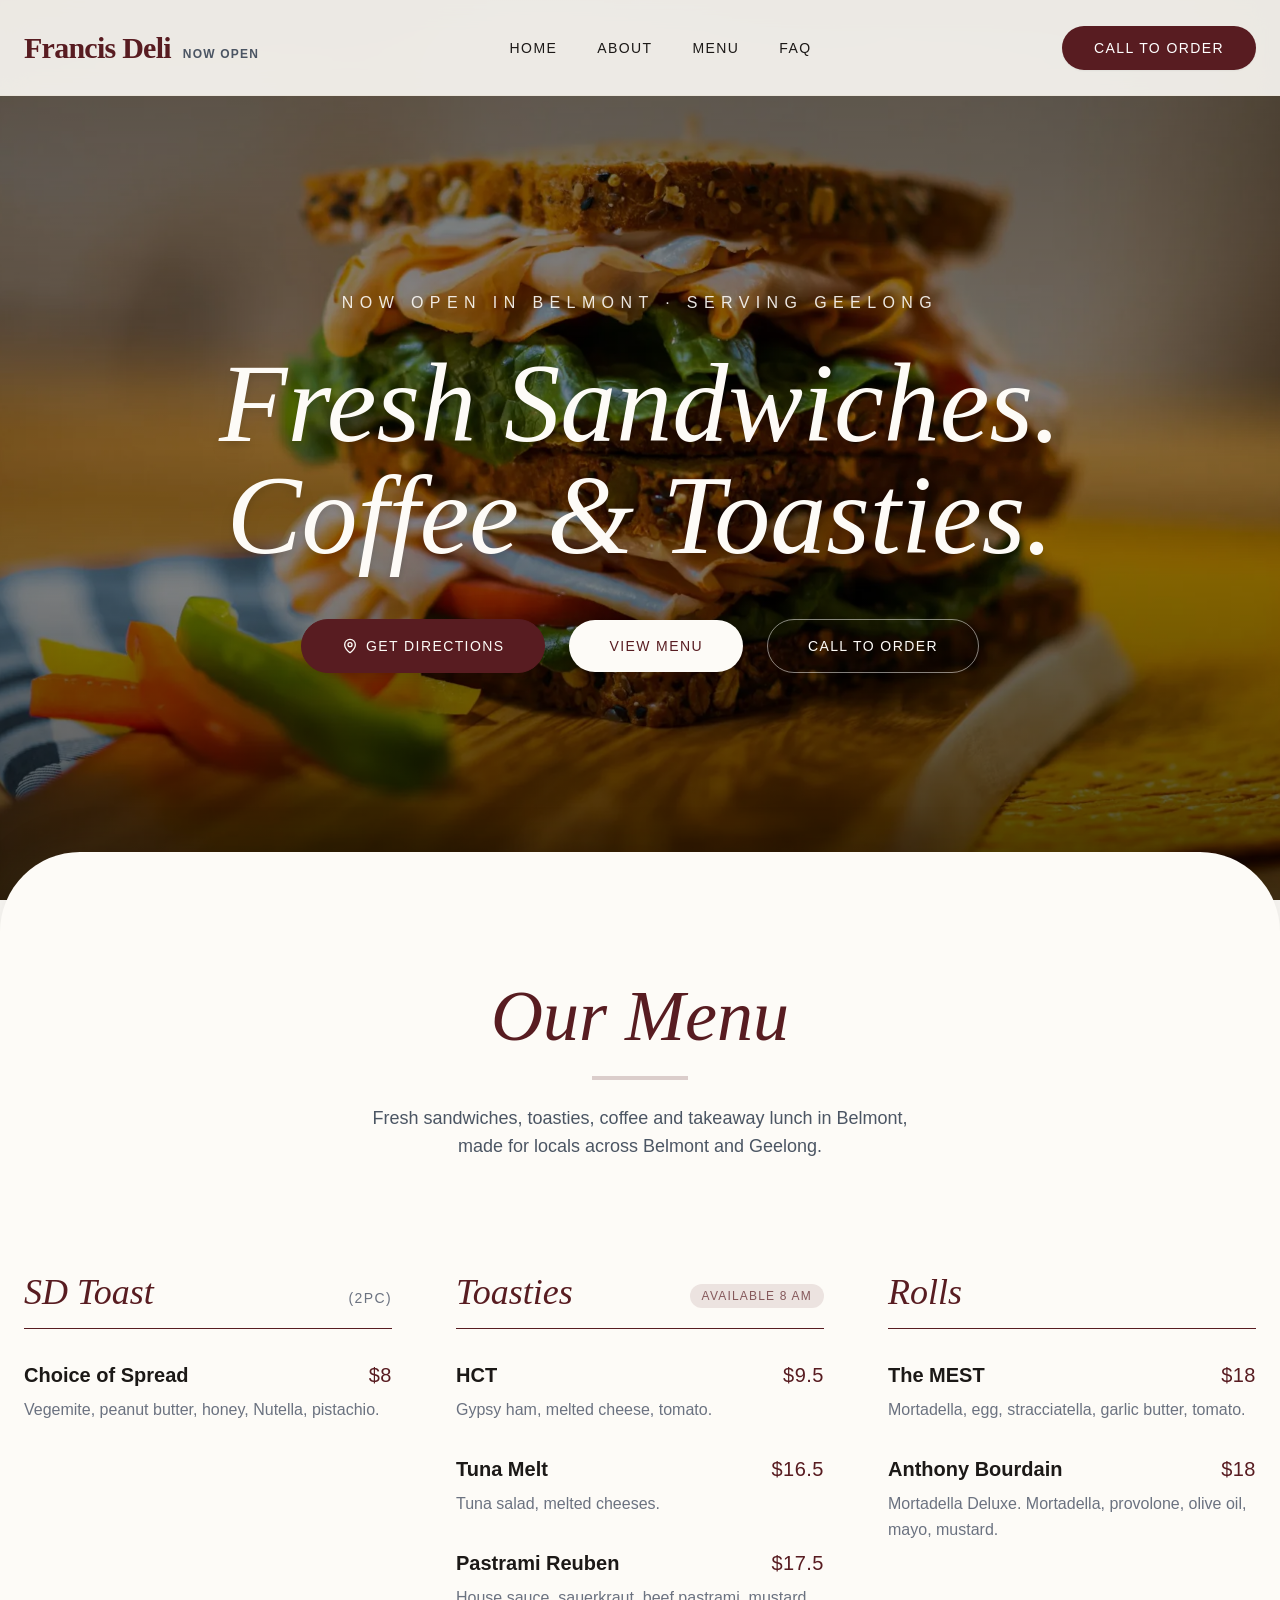
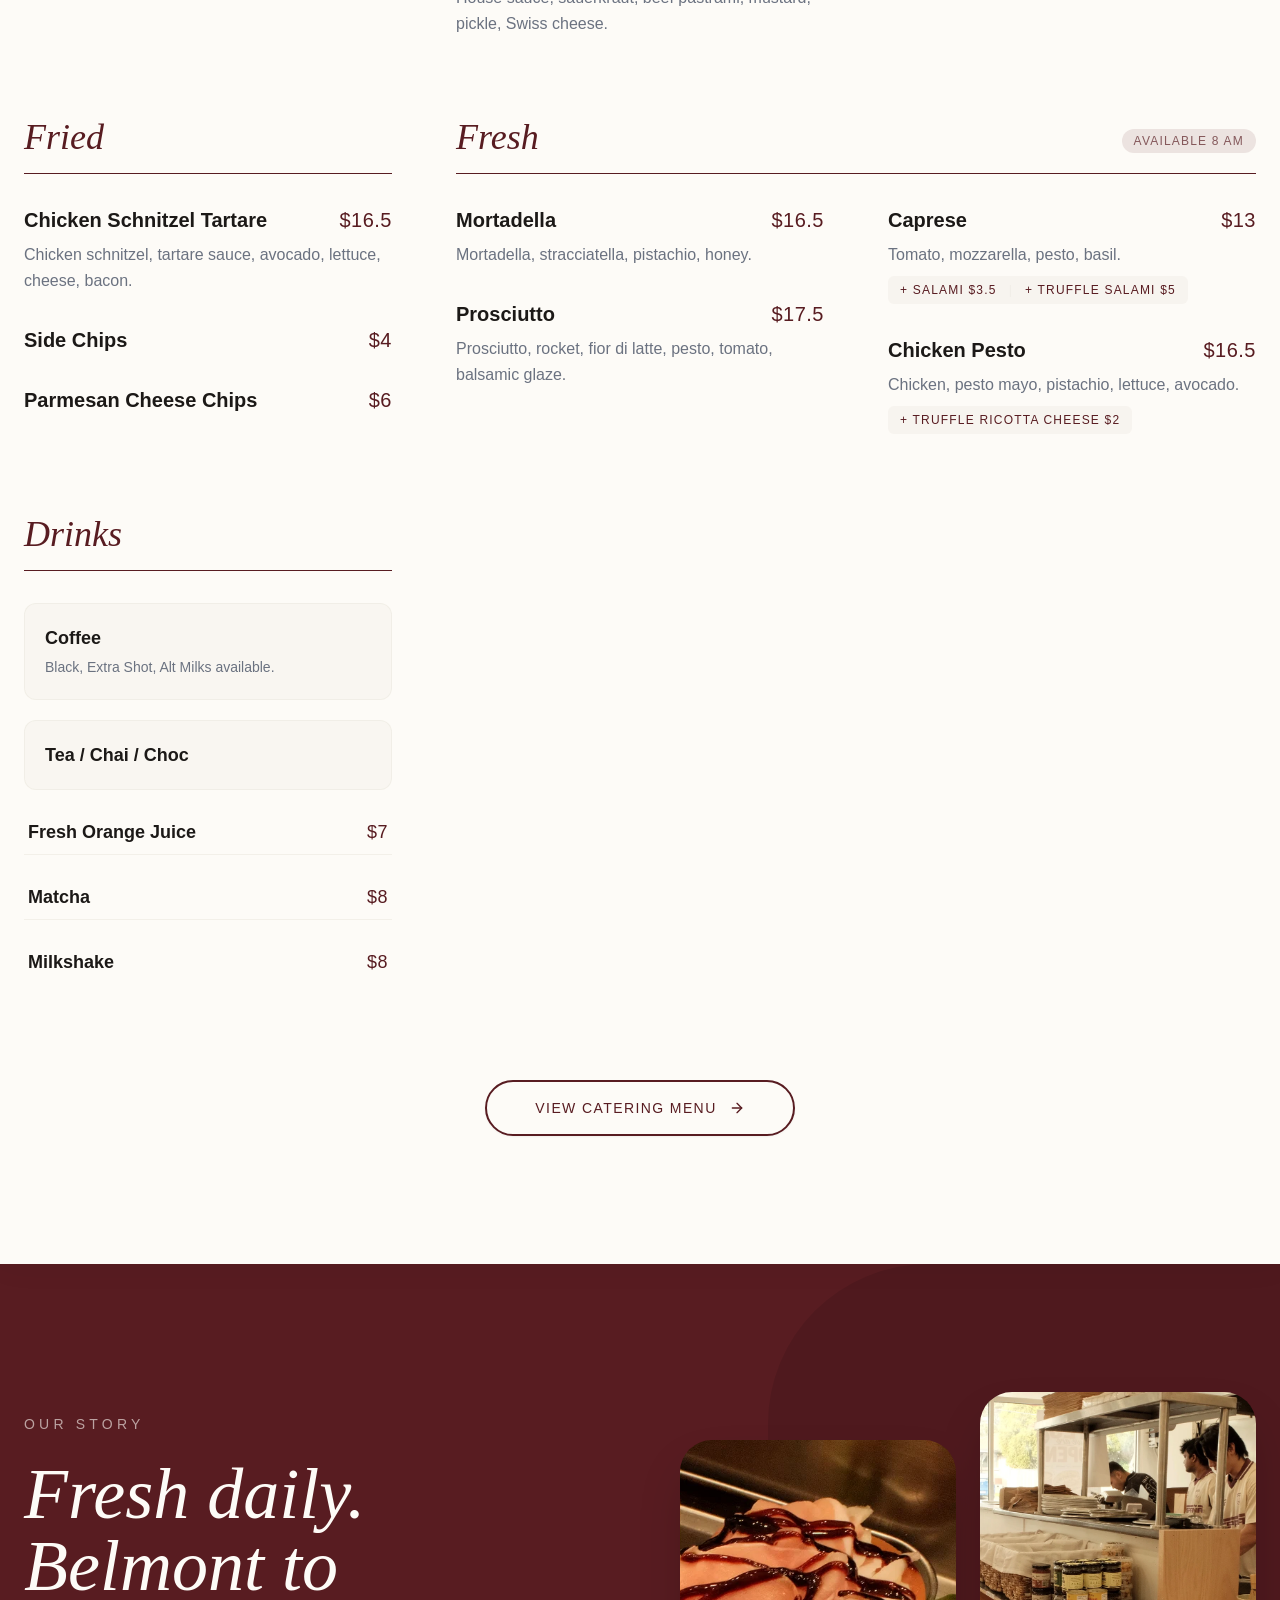
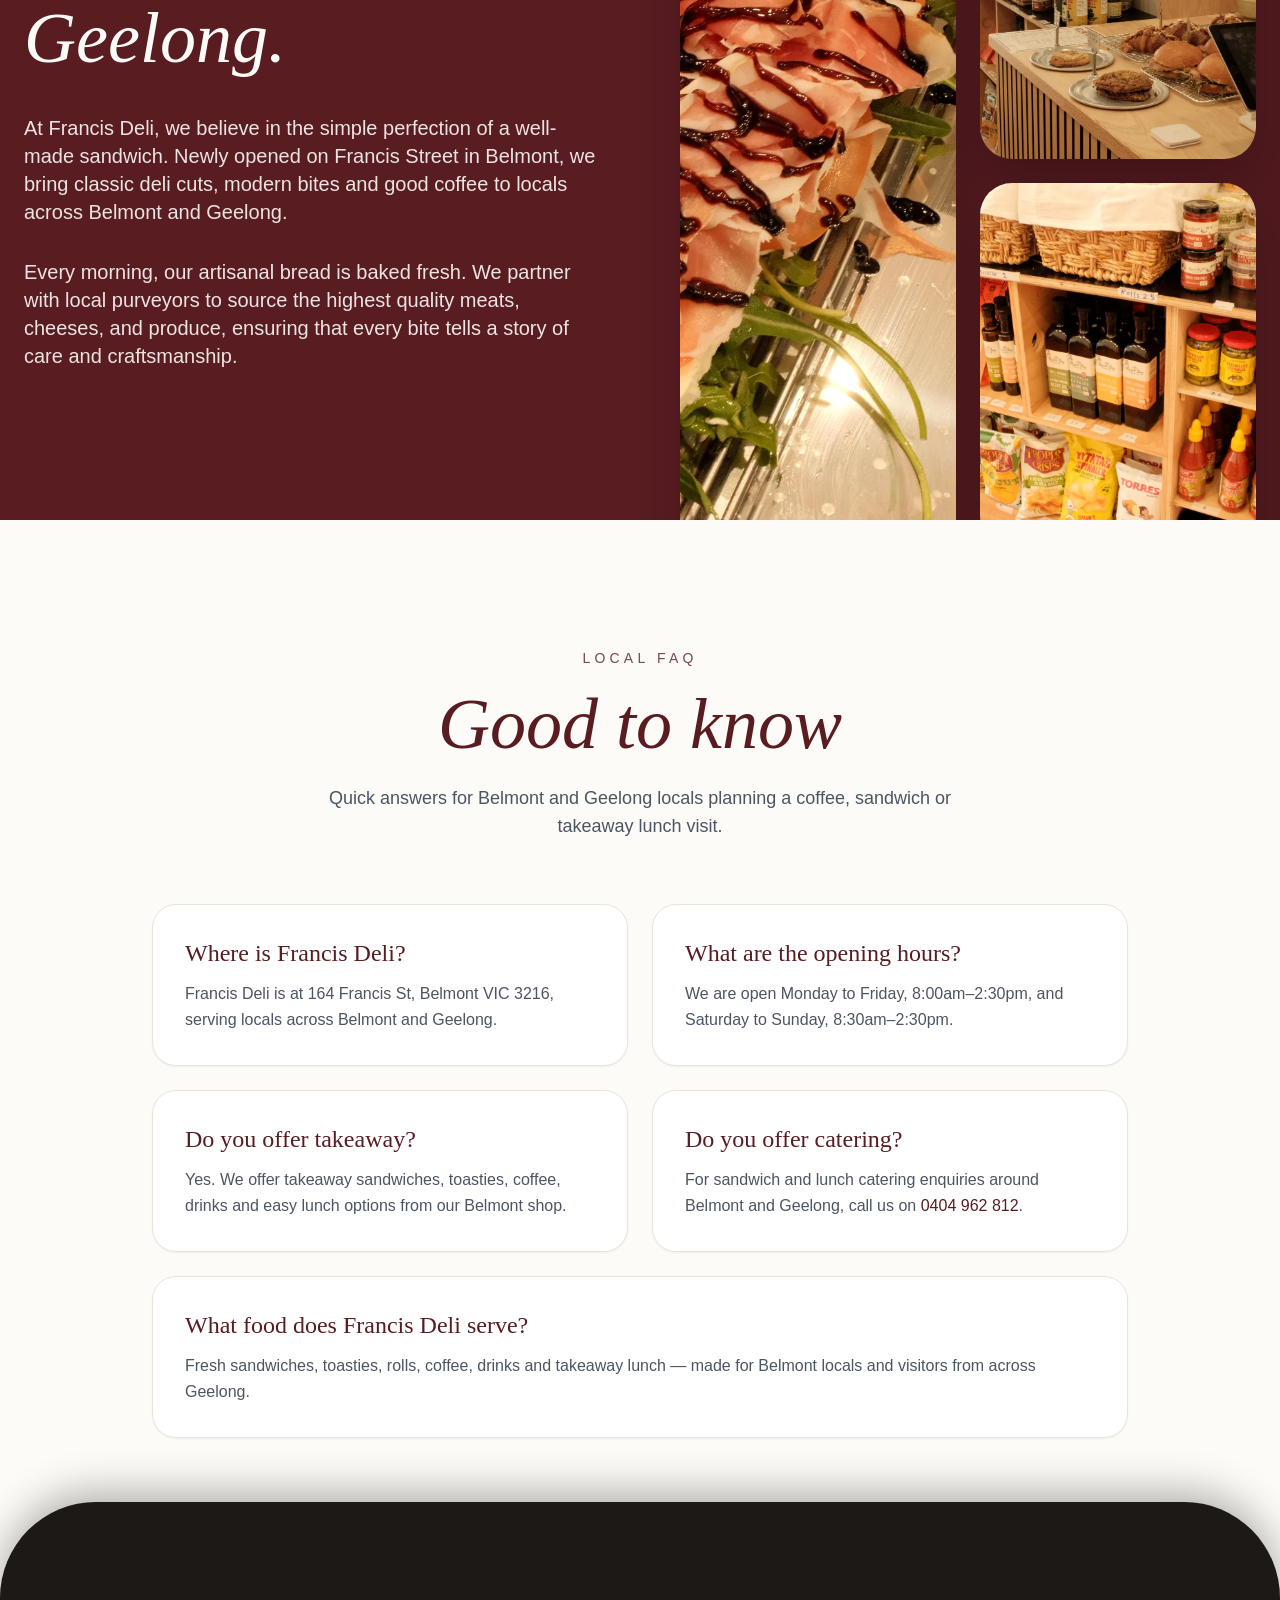
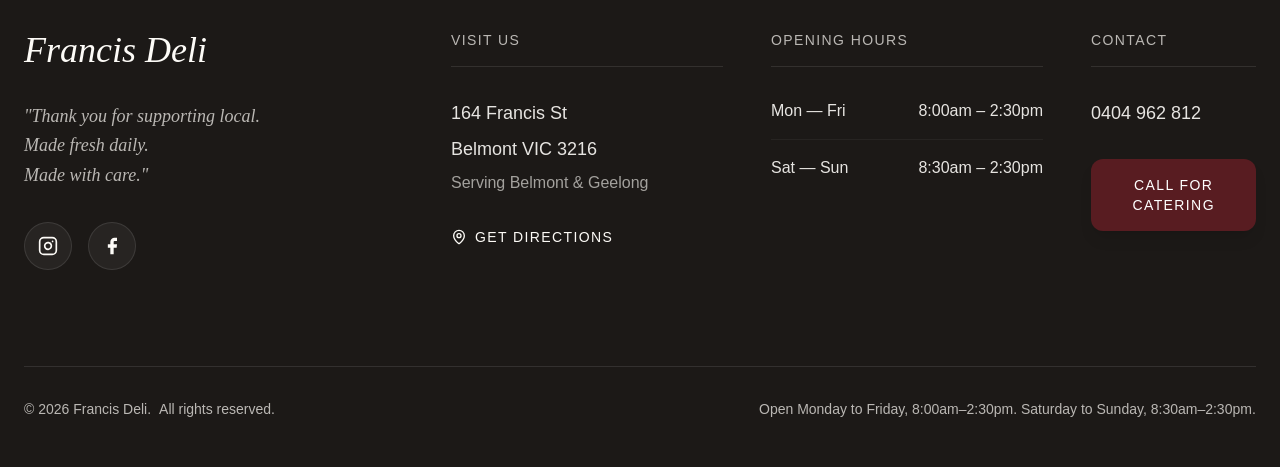
==== commit 1509cea1: "Improve mobile first paint performance" ====
--- a/index.html
+++ b/index.html
@@ -142,11 +142,7 @@
     <link rel="preload" as="image" fetchpriority="high" href="img/hero-mobile.webp" media="(max-width: 767px)">
     <link rel="preload" as="image" fetchpriority="high" href="img/hero.webp" media="(min-width: 768px)">
 
-    <link rel="stylesheet" href="styles.css">
-    <link rel="preconnect" href="https://fonts.googleapis.com">
-    <link rel="preconnect" href="https://fonts.gstatic.com" crossorigin>
-    <link rel="preload" as="style" href="https://fonts.googleapis.com/css2?family=Inter:wght@300;400;500;600;700&amp;family=Oswald:wght@400;500;600;700&amp;family=Playfair+Display:ital,wght@0,400;0,500;0,600;0,700;1,400;1,500;1,600;1,700&amp;display=swap" onload="this.onload=null;this.rel='stylesheet'">
-    <noscript><link rel="stylesheet" href="https://fonts.googleapis.com/css2?family=Inter:wght@300;400;500;600;700&amp;family=Oswald:wght@400;500;600;700&amp;family=Playfair+Display:ital,wght@0,400;0,500;0,600;0,700;1,400;1,500;1,600;1,700&amp;display=swap"></noscript>
+    <style id="tailwind-critical">*,:after,:before{--tw-border-spacing-x:0;--tw-border-spacing-y:0;--tw-translate-x:0;--tw-translate-y:0;--tw-rotate:0;--tw-skew-x:0;--tw-skew-y:0;--tw-scale-x:1;--tw-scale-y:1;--tw-pan-x: ;--tw-pan-y: ;--tw-pinch-zoom: ;--tw-scroll-snap-strictness:proximity;--tw-gradient-from-position: ;--tw-gradient-via-position: ;--tw-gradient-to-position: ;--tw-ordinal: ;--tw-slashed-zero: ;--tw-numeric-figure: ;--tw-numeric-spacing: ;--tw-numeric-fraction: ;--tw-ring-inset: ;--tw-ring-offset-width:0px;--tw-ring-offset-color:#fff;--tw-ring-color:rgba(59,130,246,.5);--tw-ring-offset-shadow:0 0 #0000;--tw-ring-shadow:0 0 #0000;--tw-shadow:0 0 #0000;--tw-shadow-colored:0 0 #0000;--tw-blur: ;--tw-brightness: ;--tw-contrast: ;--tw-grayscale: ;--tw-hue-rotate: ;--tw-invert: ;--tw-saturate: ;--tw-sepia: ;--tw-drop-shadow: ;--tw-backdrop-blur: ;--tw-backdrop-brightness: ;--tw-backdrop-contrast: ;--tw-backdrop-grayscale: ;--tw-backdrop-hue-rotate: ;--tw-backdrop-invert: ;--tw-backdrop-opacity: ;--tw-backdrop-saturate: ;--tw-backdrop-sepia: ;--tw-contain-size: ;--tw-contain-layout: ;--tw-contain-paint: ;--tw-contain-style: }::backdrop{--tw-border-spacing-x:0;--tw-border-spacing-y:0;--tw-translate-x:0;--tw-translate-y:0;--tw-rotate:0;--tw-skew-x:0;--tw-skew-y:0;--tw-scale-x:1;--tw-scale-y:1;--tw-pan-x: ;--tw-pan-y: ;--tw-pinch-zoom: ;--tw-scroll-snap-strictness:proximity;--tw-gradient-from-position: ;--tw-gradient-via-position: ;--tw-gradient-to-position: ;--tw-ordinal: ;--tw-slashed-zero: ;--tw-numeric-figure: ;--tw-numeric-spacing: ;--tw-numeric-fraction: ;--tw-ring-inset: ;--tw-ring-offset-width:0px;--tw-ring-offset-color:#fff;--tw-ring-color:rgba(59,130,246,.5);--tw-ring-offset-shadow:0 0 #0000;--tw-ring-shadow:0 0 #0000;--tw-shadow:0 0 #0000;--tw-shadow-colored:0 0 #0000;--tw-blur: ;--tw-brightness: ;--tw-contrast: ;--tw-grayscale: ;--tw-hue-rotate: ;--tw-invert: ;--tw-saturate: ;--tw-sepia: ;--tw-drop-shadow: ;--tw-backdrop-blur: ;--tw-backdrop-brightness: ;--tw-backdrop-contrast: ;--tw-backdrop-grayscale: ;--tw-backdrop-hue-rotate: ;--tw-backdrop-invert: ;--tw-backdrop-opacity: ;--tw-backdrop-saturate: ;--tw-backdrop-sepia: ;--tw-contain-size: ;--tw-contain-layout: ;--tw-contain-paint: ;--tw-contain-style: }/*! tailwindcss v3.4.17 | MIT License | https://tailwindcss.com*/*,:after,:before{box-sizing:border-box;border:0 solid #e5e7eb}:after,:before{--tw-content:""}:host,html{line-height:1.5;-webkit-text-size-adjust:100%;-moz-tab-size:4;-o-tab-size:4;tab-size:4;font-family:Arial,Helvetica Neue,Helvetica,sans-serif;font-feature-settings:normal;font-variation-settings:normal;-webkit-tap-highlight-color:transparent}body{margin:0;line-height:inherit}hr{height:0;color:inherit;border-top-width:1px}abbr:where([title]){-webkit-text-decoration:underline dotted;text-decoration:underline dotted}h1,h2,h3,h4,h5,h6{font-size:inherit;font-weight:inherit}a{color:inherit;text-decoration:inherit}b,strong{font-weight:bolder}code,kbd,pre,samp{font-family:ui-monospace,SFMono-Regular,Menlo,Monaco,Consolas,Liberation Mono,Courier New,monospace;font-feature-settings:normal;font-variation-settings:normal;font-size:1em}small{font-size:80%}sub,sup{font-size:75%;line-height:0;position:relative;vertical-align:baseline}sub{bottom:-.25em}sup{top:-.5em}table{text-indent:0;border-color:inherit;border-collapse:collapse}button,input,optgroup,select,textarea{font-family:inherit;font-feature-settings:inherit;font-variation-settings:inherit;font-size:100%;font-weight:inherit;line-height:inherit;letter-spacing:inherit;color:inherit;margin:0;padding:0}button,select{text-transform:none}button,input:where([type=button]),input:where([type=reset]),input:where([type=submit]){-webkit-appearance:button;background-color:transparent;background-image:none}:-moz-focusring{outline:auto}:-moz-ui-invalid{box-shadow:none}progress{vertical-align:baseline}::-webkit-inner-spin-button,::-webkit-outer-spin-button{height:auto}[type=search]{-webkit-appearance:textfield;outline-offset:-2px}::-webkit-search-decoration{-webkit-appearance:none}::-webkit-file-upload-button{-webkit-appearance:button;font:inherit}summary{display:list-item}blockquote,dd,dl,figure,h1,h2,h3,h4,h5,h6,hr,p,pre{margin:0}fieldset{margin:0}fieldset,legend{padding:0}menu,ol,ul{list-style:none;margin:0;padding:0}dialog{padding:0}textarea{resize:vertical}input::-moz-placeholder,textarea::-moz-placeholder{opacity:1;color:#9ca3af}input::placeholder,textarea::placeholder{opacity:1;color:#9ca3af}[role=button],button{cursor:pointer}:disabled{cursor:default}audio,canvas,embed,iframe,img,object,svg,video{display:block;vertical-align:middle}img,video{max-width:100%;height:auto}[hidden]:where(:not([hidden=until-found])){display:none}.visible{visibility:visible}.fixed{position:fixed}.absolute{position:absolute}.relative{position:relative}.inset-0{inset:0}.right-0{right:0}.top-0{top:0}.z-10{z-index:10}.z-20{z-index:20}.z-50{z-index:50}.z-\[60\]{z-index:60}.order-1{order:1}.order-2{order:2}.col-span-1{grid-column:span 1/span 1}.mx-auto{margin-left:auto;margin-right:auto}.-mr-2{margin-right:-.5rem}.-mr-32{margin-right:-8rem}.-mt-12{margin-top:-3rem}.-mt-16{margin-top:-4rem}.mb-1{margin-bottom:.25rem}.mb-10{margin-bottom:2.5rem}.mb-12{margin-bottom:3rem}.mb-16{margin-bottom:4rem}.mb-2{margin-bottom:.5rem}.mb-20{margin-bottom:5rem}.mb-24{margin-bottom:6rem}.mb-3{margin-bottom:.75rem}.mb-5{margin-bottom:1.25rem}.mb-6{margin-bottom:1.5rem}.mb-8{margin-bottom:2rem}.ml-3{margin-left:.75rem}.mr-2{margin-right:.5rem}.mt-16{margin-top:4rem}.mt-24{margin-top:6rem}.mt-auto{margin-top:auto}.block{display:block}.inline-block{display:inline-block}.flex{display:flex}.inline-flex{display:inline-flex}.grid{display:grid}.hidden{display:none}.h-1{height:.25rem}.h-12{height:3rem}.h-20{height:5rem}.h-24{height:6rem}.h-4{height:1rem}.h-5{height:1.25rem}.h-7{height:1.75rem}.h-\[100svh\]{height:100svh}.h-\[600px\]{height:600px}.h-full{height:100%}.w-1\/2{width:50%}.w-12{width:3rem}.w-24{width:6rem}.w-4{width:1rem}.w-5{width:1.25rem}.w-7{width:1.75rem}.w-full{width:100%}.max-w-2xl{max-width:42rem}.max-w-5xl{max-width:64rem}.max-w-7xl{max-width:80rem}.max-w-xl{max-width:36rem}.shrink{flex-shrink:1}.translate-y-12{--tw-translate-y:3rem}.scale-105,.translate-y-12{transform:translate(var(--tw-translate-x),var(--tw-translate-y)) rotate(var(--tw-rotate)) skewX(var(--tw-skew-x)) skewY(var(--tw-skew-y)) scaleX(var(--tw-scale-x)) scaleY(var(--tw-scale-y))}.scale-105{--tw-scale-x:1.05;--tw-scale-y:1.05}.transform{transform:translate(var(--tw-translate-x),var(--tw-translate-y)) rotate(var(--tw-rotate)) skewX(var(--tw-skew-x)) skewY(var(--tw-skew-y)) scaleX(var(--tw-scale-x)) scaleY(var(--tw-scale-y))}.grid-cols-1{grid-template-columns:repeat(1,minmax(0,1fr))}.grid-cols-2{grid-template-columns:repeat(2,minmax(0,1fr))}.grid-rows-2{grid-template-rows:repeat(2,minmax(0,1fr))}.flex-col{flex-direction:column}.items-end{align-items:flex-end}.items-center{align-items:center}.items-baseline{align-items:baseline}.justify-center{justify-content:center}.justify-between{justify-content:space-between}.gap-10{gap:2.5rem}.gap-16{gap:4rem}.gap-2{gap:.5rem}.gap-20{gap:5rem}.gap-3{gap:.75rem}.gap-4{gap:1rem}.gap-6{gap:1.5rem}.gap-x-16{-moz-column-gap:4rem;column-gap:4rem}.gap-y-20{row-gap:5rem}.gap-y-8{row-gap:2rem}.space-y-4>:not([hidden])~:not([hidden]){--tw-space-y-reverse:0;margin-top:calc(1rem*(1 - var(--tw-space-y-reverse)));margin-bottom:calc(1rem*var(--tw-space-y-reverse))}.space-y-5>:not([hidden])~:not([hidden]){--tw-space-y-reverse:0;margin-top:calc(1.25rem*(1 - var(--tw-space-y-reverse)));margin-bottom:calc(1.25rem*var(--tw-space-y-reverse))}.space-y-8>:not([hidden])~:not([hidden]){--tw-space-y-reverse:0;margin-top:calc(2rem*(1 - var(--tw-space-y-reverse)));margin-bottom:calc(2rem*var(--tw-space-y-reverse))}.overflow-hidden{overflow:hidden}.scroll-smooth{scroll-behavior:smooth}.rounded-3xl{border-radius:1.5rem}.rounded-\[2rem\]{border-radius:2rem}.rounded-full{border-radius:9999px}.rounded-md{border-radius:.375rem}.rounded-xl{border-radius:.75rem}.rounded-l-\[10rem\]{border-top-left-radius:10rem;border-bottom-left-radius:10rem}.rounded-t-\[3rem\]{border-top-left-radius:3rem;border-top-right-radius:3rem}.rounded-t-\[4rem\]{border-top-left-radius:4rem;border-top-right-radius:4rem}.border{border-width:1px}.border-2{border-width:2px}.border-b{border-bottom-width:1px}.border-t{border-top-width:1px}.border-burgundy{--tw-border-opacity:1;border-color:rgb(88 28 33/var(--tw-border-opacity,1))}.border-cream\/10{border-color:hsla(40,60%,98%,.1)}.border-cream\/15{border-color:hsla(40,60%,98%,.15)}.border-cream\/50{border-color:hsla(40,60%,98%,.5)}.border-sand{--tw-border-opacity:1;border-color:rgb(234 229 219/var(--tw-border-opacity,1))}.border-sand\/50{border-color:hsla(40,26%,89%,.5)}.border-white\/10{border-color:hsla(0,0%,100%,.1)}.border-white\/5{border-color:hsla(0,0%,100%,.05)}.bg-black\/10{background-color:rgba(0,0,0,.1)}.bg-burgundy{--tw-bg-opacity:1;background-color:rgb(88 28 33/var(--tw-bg-opacity,1))}.bg-burgundy\/10{background-color:rgba(88,28,33,.1)}.bg-burgundy\/20{background-color:rgba(88,28,33,.2)}.bg-cream{--tw-bg-opacity:1;background-color:rgb(253 251 247/var(--tw-bg-opacity,1))}.bg-cream\/90{background-color:hsla(40,60%,98%,.9)}.bg-cream\/95{background-color:hsla(40,60%,98%,.95)}.bg-dark{--tw-bg-opacity:1;background-color:rgb(28 25 23/var(--tw-bg-opacity,1))}.bg-sand\/20{background-color:hsla(40,26%,89%,.2)}.bg-sand\/30{background-color:hsla(40,26%,89%,.3)}.bg-transparent{background-color:transparent}.bg-white{--tw-bg-opacity:1;background-color:rgb(255 255 255/var(--tw-bg-opacity,1))}.bg-white\/5{background-color:hsla(0,0%,100%,.05)}.bg-gradient-to-b{background-image:linear-gradient(to bottom,var(--tw-gradient-stops))}.bg-hero-pattern{background-image:url(img/hero.webp)}.from-black\/60{--tw-gradient-from:rgba(0,0,0,.6) var(--tw-gradient-from-position);--tw-gradient-to:transparent var(--tw-gradient-to-position);--tw-gradient-stops:var(--tw-gradient-from),var(--tw-gradient-to)}.via-black\/40{--tw-gradient-to:transparent var(--tw-gradient-to-position);--tw-gradient-stops:var(--tw-gradient-from),rgba(0,0,0,.4) var(--tw-gradient-via-position),var(--tw-gradient-to)}.to-black\/70{--tw-gradient-to:rgba(0,0,0,.7) var(--tw-gradient-to-position)}.bg-cover{background-size:cover}.bg-center{background-position:50%}.bg-no-repeat{background-repeat:no-repeat}.object-cover{-o-object-fit:cover;object-fit:cover}.p-2{padding:.5rem}.p-5{padding:1.25rem}.p-6{padding:1.5rem}.p-8{padding:2rem}.px-1{padding-left:.25rem;padding-right:.25rem}.px-10{padding-left:2.5rem;padding-right:2.5rem}.px-12{padding-left:3rem;padding-right:3rem}.px-3{padding-left:.75rem;padding-right:.75rem}.px-6{padding-left:1.5rem;padding-right:1.5rem}.px-8{padding-left:2rem;padding-right:2rem}.py-1{padding-top:.25rem;padding-bottom:.25rem}.py-1\.5{padding-top:.375rem;padding-bottom:.375rem}.py-10{padding-top:2.5rem;padding-bottom:2.5rem}.py-2{padding-top:.5rem;padding-bottom:.5rem}.py-28{padding-top:7rem;padding-bottom:7rem}.py-3{padding-top:.75rem;padding-bottom:.75rem}.py-32{padding-top:8rem;padding-bottom:8rem}.py-4{padding-top:1rem;padding-bottom:1rem}.pb-12{padding-bottom:3rem}.pb-32{padding-bottom:8rem}.pb-4{padding-bottom:1rem}.pt-24{padding-top:6rem}.pt-32{padding-top:8rem}.pt-4{padding-top:1rem}.pt-8{padding-top:2rem}.text-center{text-align:center}.font-condensed{font-family:Arial Narrow,Aptos Narrow,Arial,sans-serif}.font-sans{font-family:Arial,Helvetica Neue,Helvetica,sans-serif}.font-serif{font-family:Georgia,Cambria,Times New Roman,serif}.text-2xl{font-size:1.5rem;line-height:2rem}.text-3xl{font-size:1.875rem;line-height:2.25rem}.text-4xl{font-size:2.25rem;line-height:2.5rem}.text-5xl{font-size:3rem;line-height:1}.text-6xl{font-size:3.75rem;line-height:1}.text-base{font-size:1rem;line-height:1.5rem}.text-lg{font-size:1.125rem;line-height:1.75rem}.text-sm{font-size:.875rem;line-height:1.25rem}.text-xl{font-size:1.25rem;line-height:1.75rem}.text-xs{font-size:.75rem;line-height:1rem}.font-bold{font-weight:700}.font-light{font-weight:300}.font-medium{font-weight:500}.uppercase{text-transform:uppercase}.italic{font-style:italic}.leading-\[1\.1\]{line-height:1.1}.leading-relaxed{line-height:1.625}.tracking-\[0\.3em\]{letter-spacing:.3em}.tracking-\[0\.4em\]{letter-spacing:.4em}.tracking-tight{letter-spacing:-.025em}.tracking-wide{letter-spacing:.025em}.tracking-widest{letter-spacing:.1em}.text-burgundy{--tw-text-opacity:1;color:rgb(88 28 33/var(--tw-text-opacity,1))}.text-burgundy\/70{color:rgba(88,28,33,.7)}.text-burgundy\/80{color:rgba(88,28,33,.8)}.text-cream{--tw-text-opacity:1;color:rgb(253 251 247/var(--tw-text-opacity,1))}.text-cream\/60{color:hsla(40,60%,98%,.6)}.text-cream\/70{color:hsla(40,60%,98%,.7)}.text-cream\/90{color:hsla(40,60%,98%,.9)}.text-dark{--tw-text-opacity:1;color:rgb(28 25 23/var(--tw-text-opacity,1))}.text-gray-500{--tw-text-opacity:1;color:rgb(107 114 128/var(--tw-text-opacity,1))}.text-gray-600{--tw-text-opacity:1;color:rgb(75 85 99/var(--tw-text-opacity,1))}.text-sand\/50{color:hsla(40,26%,89%,.5)}.text-white{--tw-text-opacity:1;color:rgb(255 255 255/var(--tw-text-opacity,1))}.antialiased{-webkit-font-smoothing:antialiased;-moz-osx-font-smoothing:grayscale}.shadow-2xl{--tw-shadow:0 25px 50px -12px rgba(0,0,0,.25);--tw-shadow-colored:0 25px 50px -12px var(--tw-shadow-color);box-shadow:var(--tw-ring-offset-shadow,0 0 #0000),var(--tw-ring-shadow,0 0 #0000),var(--tw-shadow)}.shadow-\[0_-10px_40px_rgba\(0\2c 0\2c 0\2c 0\.1\)\]{--tw-shadow:0 -10px 40px rgba(0,0,0,.1);--tw-shadow-colored:0 -10px 40px var(--tw-shadow-color);box-shadow:var(--tw-ring-offset-shadow,0 0 #0000),var(--tw-ring-shadow,0 0 #0000),var(--tw-shadow)}.shadow-\[0_-10px_40px_rgba\(0\2c 0\2c 0\2c 0\.3\)\]{--tw-shadow:0 -10px 40px rgba(0,0,0,.3);--tw-shadow-colored:0 -10px 40px var(--tw-shadow-color);box-shadow:var(--tw-ring-offset-shadow,0 0 #0000),var(--tw-ring-shadow,0 0 #0000),var(--tw-shadow)}.shadow-\[0_4px_30px_rgba\(0\2c 0\2c 0\2c 0\.06\)\]{--tw-shadow:0 4px 30px rgba(0,0,0,.06);--tw-shadow-colored:0 4px 30px var(--tw-shadow-color)}.shadow-\[0_4px_30px_rgba\(0\2c 0\2c 0\2c 0\.06\)\],.shadow-lg{box-shadow:var(--tw-ring-offset-shadow,0 0 #0000),var(--tw-ring-shadow,0 0 #0000),var(--tw-shadow)}.shadow-lg{--tw-shadow:0 10px 15px -3px rgba(0,0,0,.1),0 4px 6px -4px rgba(0,0,0,.1);--tw-shadow-colored:0 10px 15px -3px var(--tw-shadow-color),0 4px 6px -4px var(--tw-shadow-color)}.shadow-sm{--tw-shadow:0 1px 2px 0 rgba(0,0,0,.05);--tw-shadow-colored:0 1px 2px 0 var(--tw-shadow-color);box-shadow:var(--tw-ring-offset-shadow,0 0 #0000),var(--tw-ring-shadow,0 0 #0000),var(--tw-shadow)}.outline{outline-style:solid}.ring{--tw-ring-offset-shadow:var(--tw-ring-inset) 0 0 0 var(--tw-ring-offset-width) var(--tw-ring-offset-color);--tw-ring-shadow:var(--tw-ring-inset) 0 0 0 calc(3px + var(--tw-ring-offset-width)) var(--tw-ring-color);box-shadow:var(--tw-ring-offset-shadow),var(--tw-ring-shadow),var(--tw-shadow,0 0 #0000)}.drop-shadow-lg{--tw-drop-shadow:drop-shadow(0 10px 8px rgba(0,0,0,.04)) drop-shadow(0 4px 3px rgba(0,0,0,.1));filter:var(--tw-blur) var(--tw-brightness) var(--tw-contrast) var(--tw-grayscale) var(--tw-hue-rotate) var(--tw-invert) var(--tw-saturate) var(--tw-sepia) var(--tw-drop-shadow)}.backdrop-blur-md{--tw-backdrop-blur:blur(12px);-webkit-backdrop-filter:var(--tw-backdrop-blur) var(--tw-backdrop-brightness) var(--tw-backdrop-contrast) var(--tw-backdrop-grayscale) var(--tw-backdrop-hue-rotate) var(--tw-backdrop-invert) var(--tw-backdrop-opacity) var(--tw-backdrop-saturate) var(--tw-backdrop-sepia);backdrop-filter:var(--tw-backdrop-blur) var(--tw-backdrop-brightness) var(--tw-backdrop-contrast) var(--tw-backdrop-grayscale) var(--tw-backdrop-hue-rotate) var(--tw-backdrop-invert) var(--tw-backdrop-opacity) var(--tw-backdrop-saturate) var(--tw-backdrop-sepia)}.transition{transition-property:color,background-color,border-color,text-decoration-color,fill,stroke,opacity,box-shadow,transform,filter,-webkit-backdrop-filter;transition-property:color,background-color,border-color,text-decoration-color,fill,stroke,opacity,box-shadow,transform,filter,backdrop-filter;transition-property:color,background-color,border-color,text-decoration-color,fill,stroke,opacity,box-shadow,transform,filter,backdrop-filter,-webkit-backdrop-filter;transition-timing-function:cubic-bezier(.4,0,.2,1);transition-duration:.15s}.transition-all{transition-property:all;transition-timing-function:cubic-bezier(.4,0,.2,1);transition-duration:.15s}.transition-colors{transition-property:color,background-color,border-color,text-decoration-color,fill,stroke;transition-timing-function:cubic-bezier(.4,0,.2,1);transition-duration:.15s}.transition-transform{transition-property:transform;transition-timing-function:cubic-bezier(.4,0,.2,1);transition-duration:.15s}.duration-1000{transition-duration:1s}.duration-300{transition-duration:.3s}.selection\:bg-burgundy ::-moz-selection{--tw-bg-opacity:1;background-color:rgb(88 28 33/var(--tw-bg-opacity,1))}.selection\:bg-burgundy ::selection{--tw-bg-opacity:1;background-color:rgb(88 28 33/var(--tw-bg-opacity,1))}.selection\:text-cream ::-moz-selection{--tw-text-opacity:1;color:rgb(253 251 247/var(--tw-text-opacity,1))}.selection\:text-cream ::selection{--tw-text-opacity:1;color:rgb(253 251 247/var(--tw-text-opacity,1))}.selection\:bg-burgundy::-moz-selection{--tw-bg-opacity:1;background-color:rgb(88 28 33/var(--tw-bg-opacity,1))}.selection\:bg-burgundy::selection{--tw-bg-opacity:1;background-color:rgb(88 28 33/var(--tw-bg-opacity,1))}.selection\:text-cream::-moz-selection{--tw-text-opacity:1;color:rgb(253 251 247/var(--tw-text-opacity,1))}.selection\:text-cream::selection{--tw-text-opacity:1;color:rgb(253 251 247/var(--tw-text-opacity,1))}.hover\:scale-105:hover{--tw-scale-x:1.05;--tw-scale-y:1.05;transform:translate(var(--tw-translate-x),var(--tw-translate-y)) rotate(var(--tw-rotate)) skewX(var(--tw-skew-x)) skewY(var(--tw-skew-y)) scaleX(var(--tw-scale-x)) scaleY(var(--tw-scale-y))}.hover\:border-burgundy:hover{--tw-border-opacity:1;border-color:rgb(88 28 33/var(--tw-border-opacity,1))}.hover\:bg-burgundy:hover{--tw-bg-opacity:1;background-color:rgb(88 28 33/var(--tw-bg-opacity,1))}.hover\:bg-burgundy\/90:hover{background-color:rgba(88,28,33,.9)}.hover\:bg-cream\/10:hover{background-color:hsla(40,60%,98%,.1)}.hover\:bg-dark:hover{--tw-bg-opacity:1;background-color:rgb(28 25 23/var(--tw-bg-opacity,1))}.hover\:bg-white:hover{--tw-bg-opacity:1;background-color:rgb(255 255 255/var(--tw-bg-opacity,1))}.hover\:text-burgundy:hover{--tw-text-opacity:1;color:rgb(88 28 33/var(--tw-text-opacity,1))}.hover\:text-cream\/70:hover{color:hsla(40,60%,98%,.7)}.hover\:text-dark:hover{--tw-text-opacity:1;color:rgb(28 25 23/var(--tw-text-opacity,1))}.hover\:text-white:hover{--tw-text-opacity:1;color:rgb(255 255 255/var(--tw-text-opacity,1))}.hover\:underline:hover{text-decoration-line:underline}.hover\:shadow-xl:hover{--tw-shadow:0 20px 25px -5px rgba(0,0,0,.1),0 8px 10px -6px rgba(0,0,0,.1);--tw-shadow-colored:0 20px 25px -5px var(--tw-shadow-color),0 8px 10px -6px var(--tw-shadow-color);box-shadow:var(--tw-ring-offset-shadow,0 0 #0000),var(--tw-ring-shadow,0 0 #0000),var(--tw-shadow)}.group:hover .group-hover\:translate-x-1{--tw-translate-x:0.25rem}.group:hover .group-hover\:scale-110,.group:hover .group-hover\:translate-x-1{transform:translate(var(--tw-translate-x),var(--tw-translate-y)) rotate(var(--tw-rotate)) skewX(var(--tw-skew-x)) skewY(var(--tw-skew-y)) scaleX(var(--tw-scale-x)) scaleY(var(--tw-scale-y))}.group:hover .group-hover\:scale-110{--tw-scale-x:1.1;--tw-scale-y:1.1}.group:hover .group-hover\:text-burgundy{--tw-text-opacity:1;color:rgb(88 28 33/var(--tw-text-opacity,1))}@media (min-width:640px){.sm\:inline-block{display:inline-block}.sm\:w-auto{width:auto}.sm\:flex-row{flex-direction:row}.sm\:gap-6{gap:1.5rem}}@media (min-width:768px){.md\:col-span-2{grid-column:span 2/span 2}.md\:mb-28{margin-bottom:7rem}.md\:flex{display:flex}.md\:inline-flex{display:inline-flex}.md\:hidden{display:none}.md\:grid-cols-2{grid-template-columns:repeat(2,minmax(0,1fr))}.md\:flex-row{flex-direction:row}.md\:rounded-t-\[5rem\]{border-top-left-radius:5rem;border-top-right-radius:5rem}.md\:rounded-t-\[6rem\]{border-top-left-radius:6rem;border-top-right-radius:6rem}.md\:bg-fixed{background-attachment:fixed}.md\:py-32{padding-bottom:8rem}.md\:pt-32,.md\:py-32{padding-top:8rem}.md\:text-6xl{font-size:3.75rem;line-height:1}.md\:text-7xl{font-size:4.5rem;line-height:1}.md\:text-8xl{font-size:6rem;line-height:1}.md\:text-base{font-size:1rem;line-height:1.5rem}.md\:text-xl{font-size:1.25rem;line-height:1.75rem}}@media (min-width:1024px){.lg\:order-1{order:1}.lg\:order-2{order:2}.lg\:col-span-2{grid-column:span 2/span 2}.lg\:col-span-3{grid-column:span 3/span 3}.lg\:col-span-4{grid-column:span 4/span 4}.lg\:mx-0{margin-left:0;margin-right:0}.lg\:block{display:block}.lg\:grid-cols-12{grid-template-columns:repeat(12,minmax(0,1fr))}.lg\:grid-cols-2{grid-template-columns:repeat(2,minmax(0,1fr))}.lg\:grid-cols-3{grid-template-columns:repeat(3,minmax(0,1fr))}.lg\:gap-12{gap:3rem}.lg\:text-left{text-align:left}.lg\:text-7xl{font-size:4.5rem;line-height:1}.lg\:text-\[7rem\]{font-size:7rem}}</style>
     <style>
         /* Smooth deceleration curve for premium feel */
         :root { --ease-out-quint: cubic-bezier(0.22, 1, 0.36, 1); }
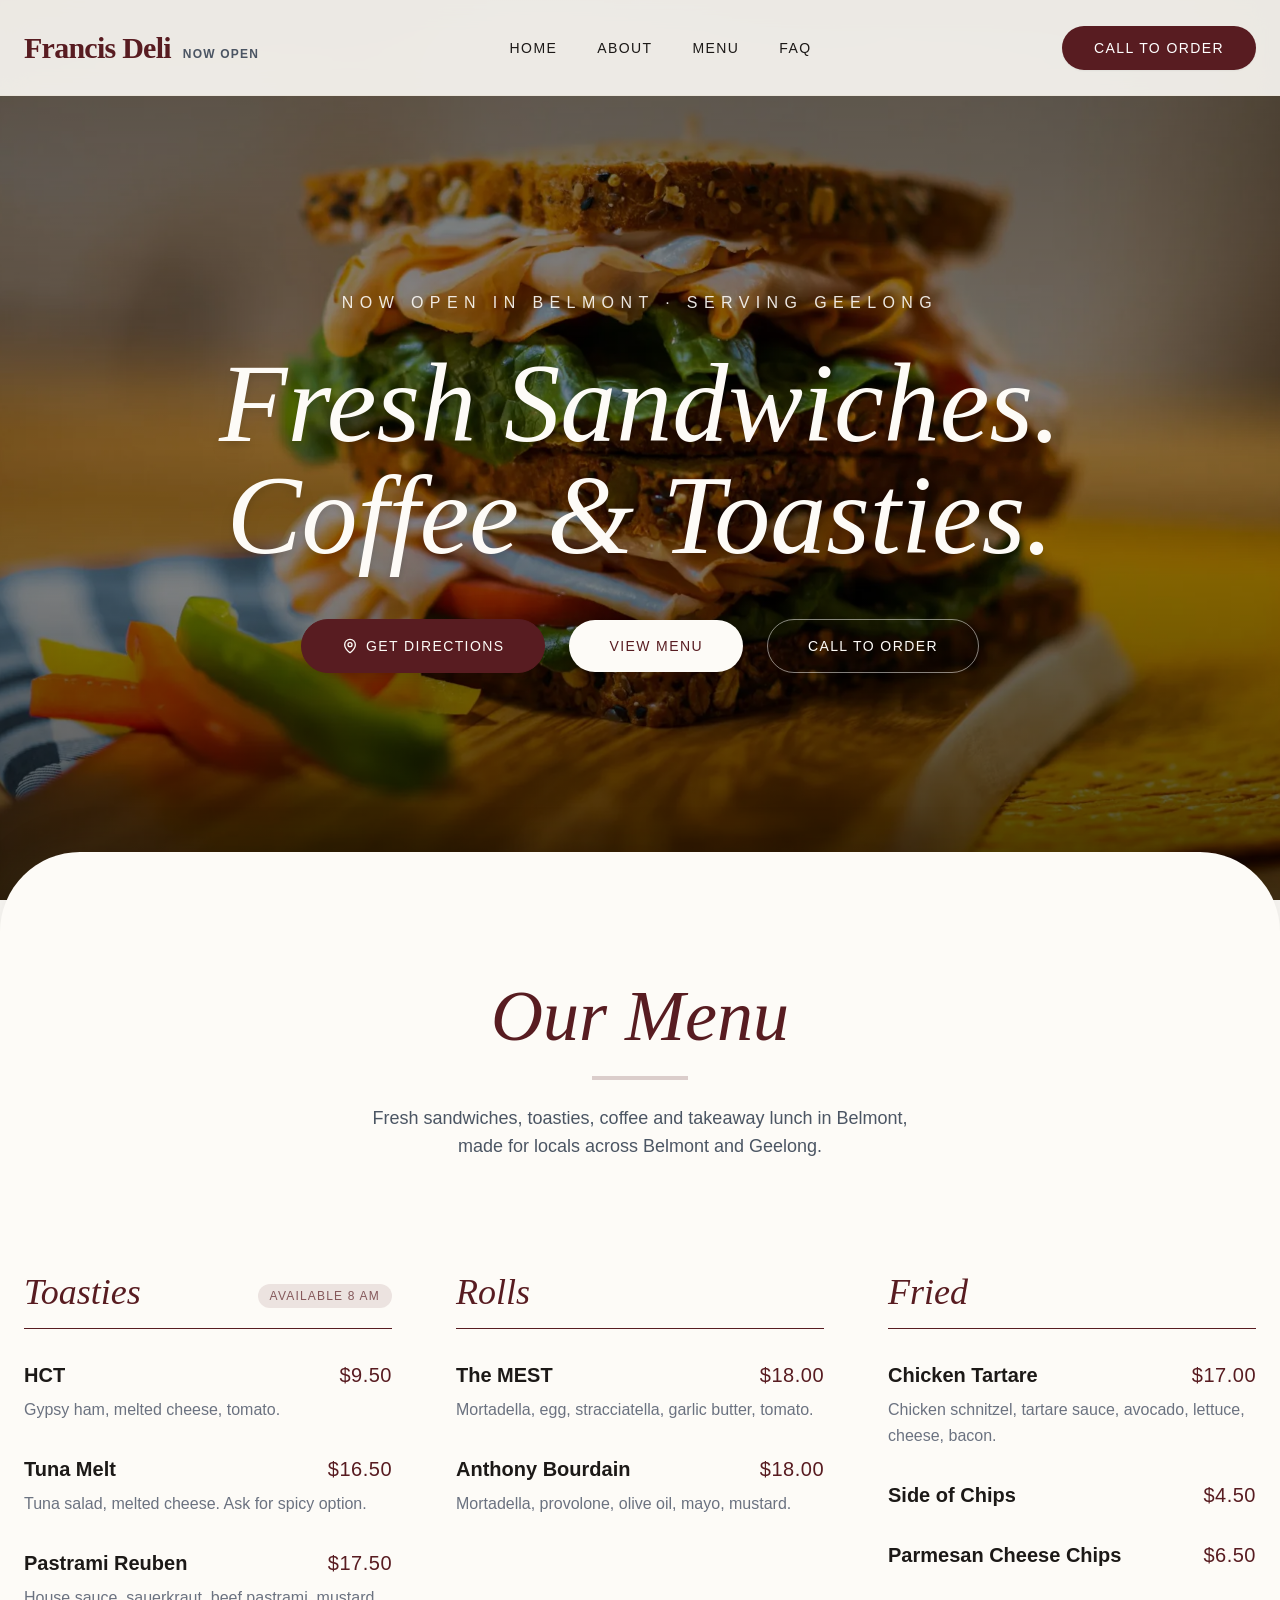
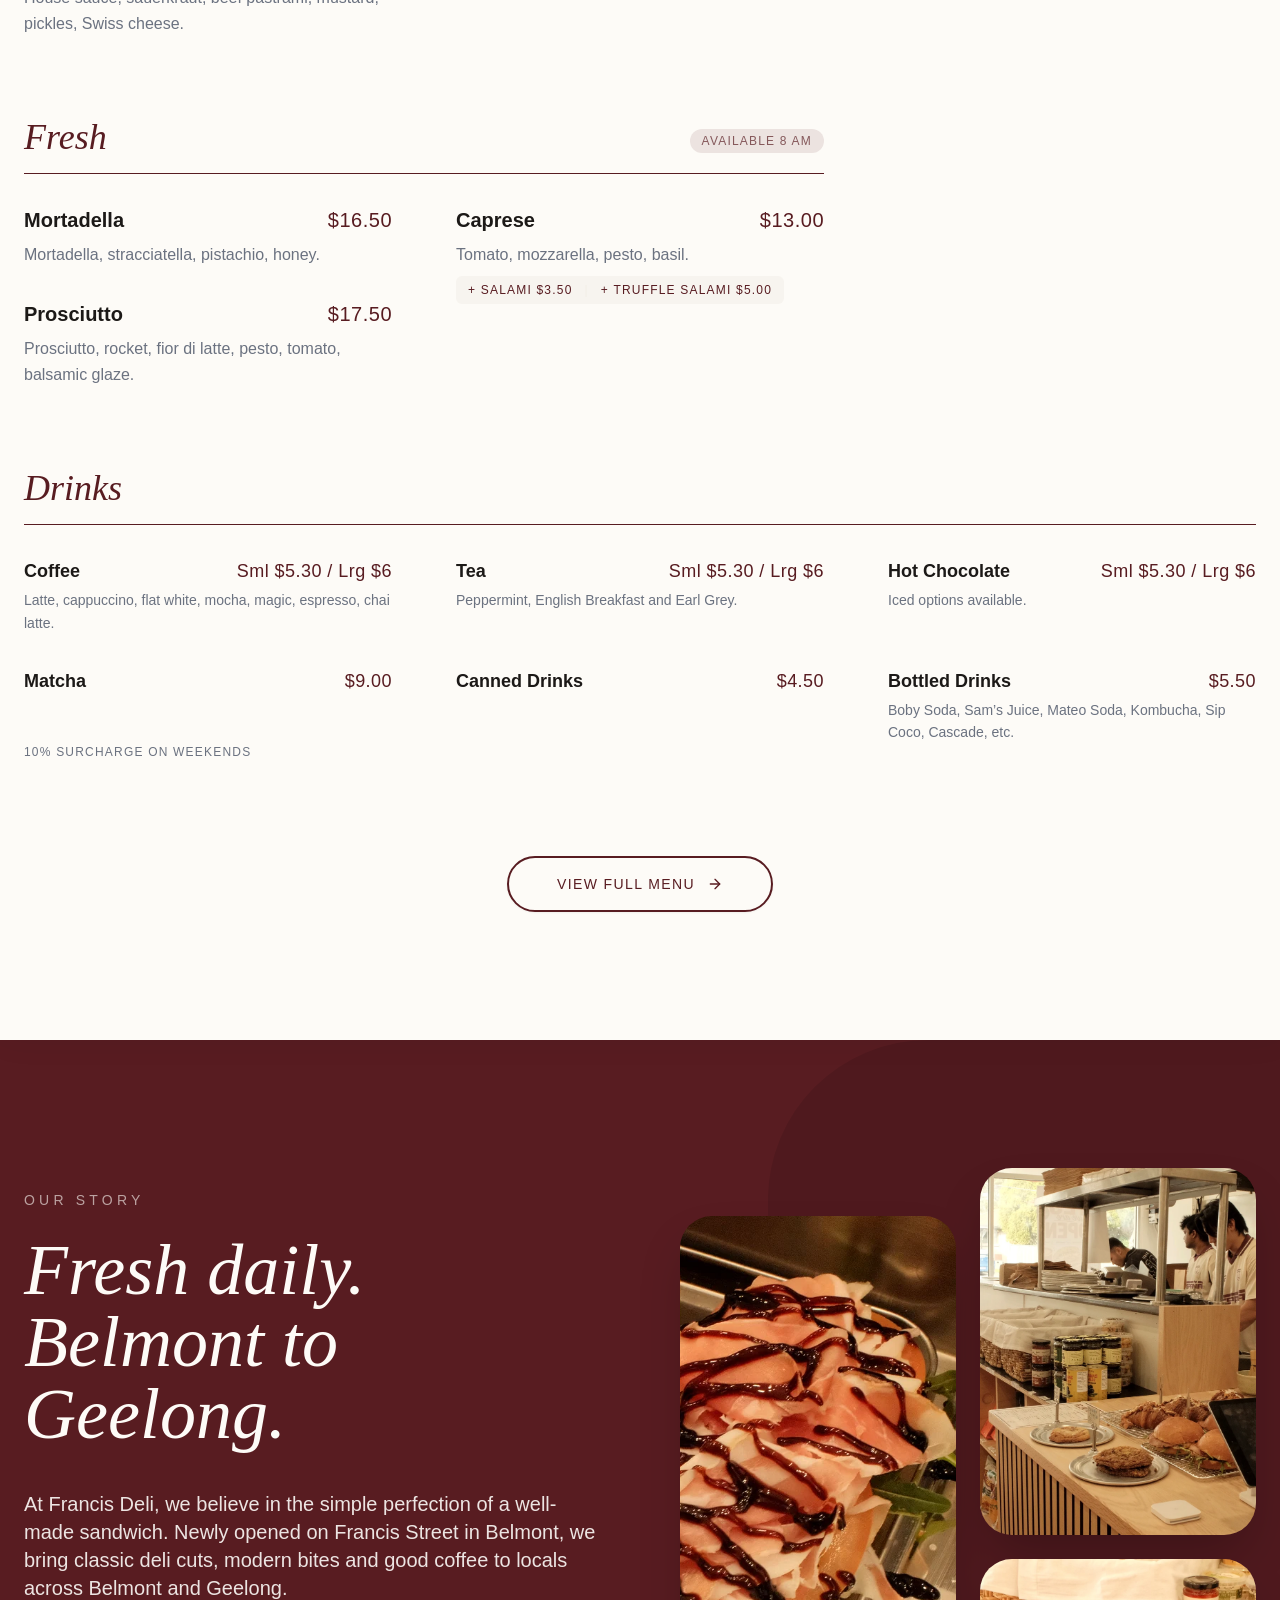
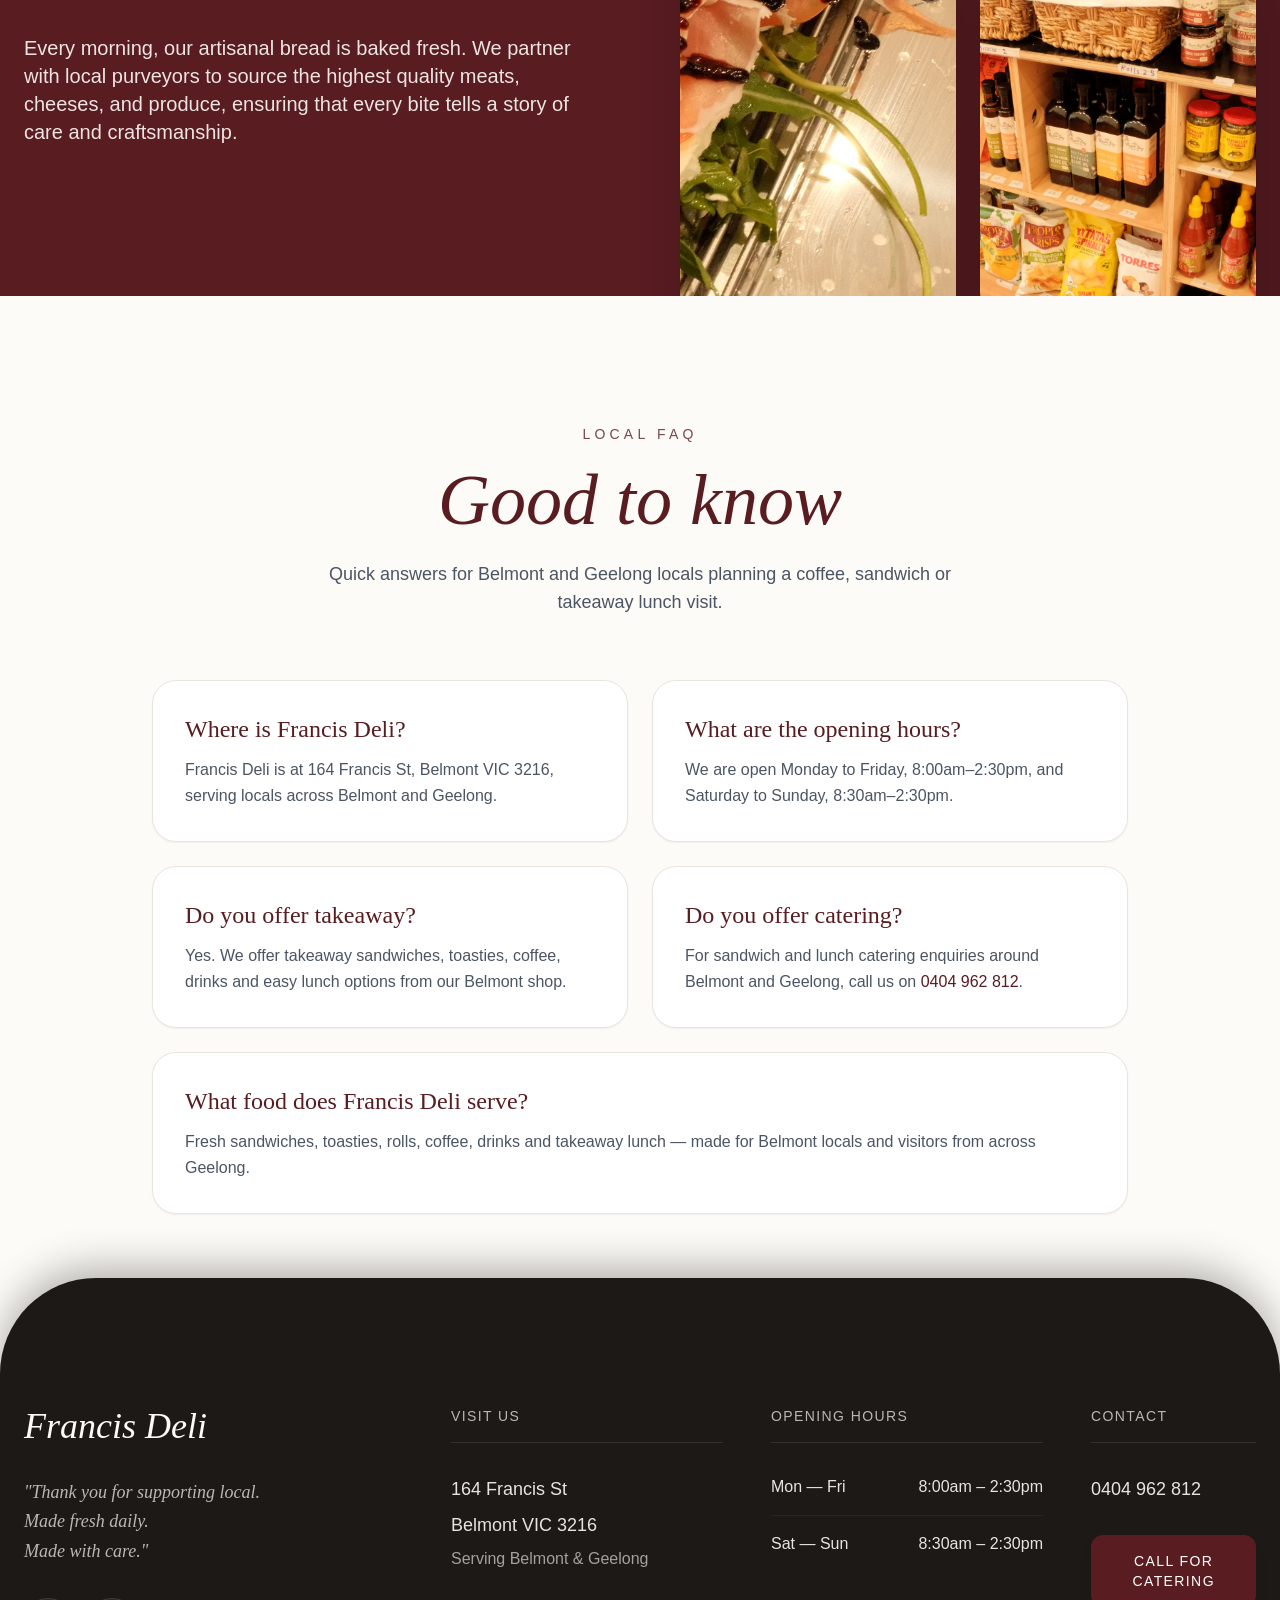
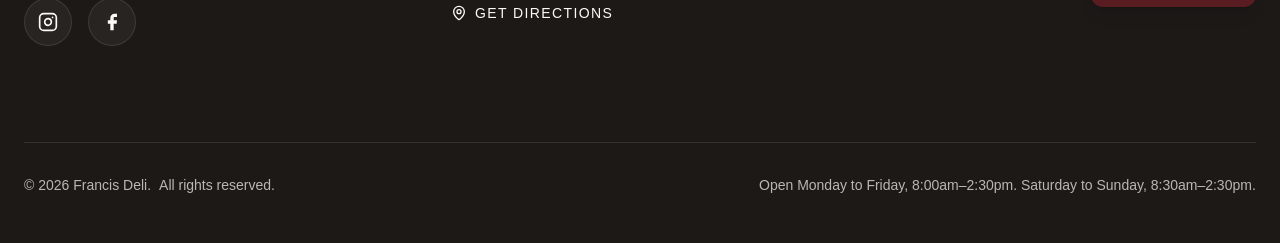
==== commit 639e0950: "feat: add optimized menu page assets" ====
--- a/index.html
+++ b/index.html
@@ -14,10 +14,12 @@
     <link rel="canonical" href="https://francisdeli.com.au/">
 
     <!-- Favicons -->
-    <link rel="icon" href="/favicon.ico" sizes="any">
-    <link rel="icon" type="image/png" sizes="32x32" href="/favicon-32x32.png">
-    <link rel="icon" type="image/png" sizes="16x16" href="/favicon-16x16.png">
-    <link rel="apple-touch-icon" href="/apple-touch-icon.png">
+    <link rel="icon" href="/favicon.ico?v=3" sizes="any">
+    <link rel="icon" type="image/png" sizes="48x48" href="/favicon-48x48.png?v=3">
+    <link rel="icon" type="image/png" sizes="32x32" href="/favicon-32x32.png?v=3">
+    <link rel="icon" type="image/png" sizes="16x16" href="/favicon-16x16.png?v=3">
+    <link rel="apple-touch-icon" sizes="180x180" href="/apple-touch-icon.png?v=3">
+
 
     <!-- Open Graph -->
     <meta property="og:type" content="restaurant">
@@ -50,7 +52,7 @@
       "priceRange": "$$",
       "servesCuisine": ["Sandwiches", "Deli", "Coffee", "Cafe", "Takeaway"],
       "areaServed": ["Belmont VIC", "Geelong VIC"],
-      "menu": "https://francisdeli.com.au/#menu",
+      "menu": "https://francisdeli.com.au/menu/",
       "hasMap": "https://maps.google.com/?cid=7138294482831935208",
       "acceptsReservations": "False",
       "address": {
@@ -206,7 +208,7 @@
             <nav class="hidden md:flex items-center gap-10" aria-label="Primary" vid="16">
                 <a href="#home" class="text-sm font-condensed uppercase tracking-widest text-dark hover:text-burgundy transition-colors" vid="17">Home</a>
                 <a href="#about" class="text-sm font-condensed uppercase tracking-widest text-dark hover:text-burgundy transition-colors" vid="18">About</a>
-                <a href="#menu" class="text-sm font-condensed uppercase tracking-widest text-dark hover:text-burgundy transition-colors" vid="19">Menu</a>
+                <a href="/menu/" class="text-sm font-condensed uppercase tracking-widest text-dark hover:text-burgundy transition-colors" vid="19">Menu</a>
                 <a href="#faq" class="text-sm font-condensed uppercase tracking-widest text-dark hover:text-burgundy transition-colors" vid="20">FAQ</a>
             </nav>
 
@@ -232,7 +234,7 @@
         <nav class="flex flex-col gap-2 px-6 py-10" aria-label="Mobile">
             <a href="#home" class="mobile-link font-serif italic text-4xl py-3 border-b border-cream/10 hover:text-cream/70 transition-colors">Home</a>
             <a href="#about" class="mobile-link font-serif italic text-4xl py-3 border-b border-cream/10 hover:text-cream/70 transition-colors">About</a>
-            <a href="#menu" class="mobile-link font-serif italic text-4xl py-3 border-b border-cream/10 hover:text-cream/70 transition-colors">Menu</a>
+            <a href="/menu/" class="mobile-link font-serif italic text-4xl py-3 border-b border-cream/10 hover:text-cream/70 transition-colors">Menu</a>
             <a href="#faq" class="mobile-link font-serif italic text-4xl py-3 border-b border-cream/10 hover:text-cream/70 transition-colors">FAQ</a>
         </nav>
         <div class="mt-auto p-6">
@@ -260,7 +262,7 @@
                     <svg class="w-4 h-4 mr-2" aria-hidden="true" viewBox="0 0 24 24" fill="none" stroke="currentColor" stroke-width="2" stroke-linecap="round" stroke-linejoin="round"><path d="M20 10c0 4.99-5.54 10.19-7.4 11.8a1 1 0 0 1-1.2 0C9.54 20.19 4 14.99 4 10a8 8 0 0 1 16 0"/><circle cx="12" cy="10" r="3"/></svg>
                     Get Directions
                 </a>
-                <a href="#menu" class="w-full sm:w-auto px-10 py-4 bg-cream text-burgundy rounded-full font-condensed uppercase tracking-widest text-sm hover:bg-white transition-colors text-center shadow-lg hover:shadow-xl" vid="33">
+                <a href="/menu/" class="w-full sm:w-auto px-10 py-4 bg-cream text-burgundy rounded-full font-condensed uppercase tracking-widest text-sm hover:bg-white transition-colors text-center shadow-lg hover:shadow-xl" vid="33">
                     View Menu
                 </a>
                 <a href="tel:0404962812" class="w-full sm:w-auto px-10 py-4 bg-transparent text-cream rounded-full font-condensed uppercase tracking-widest text-sm hover:bg-cream/10 transition-colors text-center shadow-lg hover:shadow-xl border border-cream/50" vid="35">
@@ -282,24 +284,6 @@
             
             <div class="grid grid-cols-1 md:grid-cols-2 lg:grid-cols-3 gap-x-16 gap-y-20" vid="41">
                 
-                
-                <div class="menu-category" vid="42">
-                    <div class="flex items-end justify-between border-b border-burgundy pb-4 mb-8" vid="43">
-                        <h3 class="font-serif text-4xl text-burgundy italic" vid="44">SD Toast</h3>
-                        <span class="text-sm font-condensed uppercase tracking-widest text-gray-500 mb-1" vid="45">(2pc)</span>
-                    </div>
-                    <ul class="space-y-8" vid="46">
-                        <li class="group" vid="47">
-                            <div class="flex justify-between items-baseline mb-2" vid="48">
-                                <h4 class="font-bold text-dark text-xl group-hover:text-burgundy transition-colors" vid="49">Choice of Spread</h4>
-                                <span class="font-condensed text-burgundy text-xl tracking-wide" vid="50">$8</span>
-                            </div>
-                            <p class="text-gray-500 text-base leading-relaxed font-light" vid="51">Vegemite, peanut butter, honey, Nutella, pistachio.</p>
-                        </li>
-                    </ul>
-                </div>
-
-                
                 <div class="menu-category" vid="52">
                     <div class="flex items-end justify-between border-b border-burgundy pb-4 mb-8" vid="53">
                         <h3 class="font-serif text-4xl text-burgundy italic" vid="54">Toasties</h3>
@@ -307,81 +291,78 @@
                     </div>
                     <ul class="space-y-8" vid="56">
                         <li class="group" vid="57">
-                            <div class="flex justify-between items-baseline mb-2" vid="58">
+                            <div class="flex justify-between items-baseline gap-4 mb-2" vid="58">
                                 <h4 class="font-bold text-dark text-xl group-hover:text-burgundy transition-colors" vid="59">HCT</h4>
-                                <span class="font-condensed text-burgundy text-xl tracking-wide" vid="60">$9.5</span>
+                                <span class="font-condensed text-burgundy text-xl tracking-wide whitespace-nowrap" vid="60">$9.50</span>
                             </div>
                             <p class="text-gray-500 text-base leading-relaxed font-light" vid="61">Gypsy ham, melted cheese, tomato.</p>
                         </li>
                         <li class="group" vid="62">
-                            <div class="flex justify-between items-baseline mb-2" vid="63">
+                            <div class="flex justify-between items-baseline gap-4 mb-2" vid="63">
                                 <h4 class="font-bold text-dark text-xl group-hover:text-burgundy transition-colors" vid="64">Tuna Melt</h4>
-                                <span class="font-condensed text-burgundy text-xl tracking-wide" vid="65">$16.5</span>
-                            </div>
-                            <p class="text-gray-500 text-base leading-relaxed font-light" vid="66">Tuna salad, melted cheeses.</p>
+                                <span class="font-condensed text-burgundy text-xl tracking-wide whitespace-nowrap" vid="65">$16.50</span>
+                            </div>
+                            <p class="text-gray-500 text-base leading-relaxed font-light" vid="66">Tuna salad, melted cheese. Ask for spicy option.</p>
                         </li>
                         <li class="group" vid="67">
-                            <div class="flex justify-between items-baseline mb-2" vid="68">
+                            <div class="flex justify-between items-baseline gap-4 mb-2" vid="68">
                                 <h4 class="font-bold text-dark text-xl group-hover:text-burgundy transition-colors" vid="69">Pastrami Reuben</h4>
-                                <span class="font-condensed text-burgundy text-xl tracking-wide" vid="70">$17.5</span>
-                            </div>
-                            <p class="text-gray-500 text-base leading-relaxed font-light" vid="71">House sauce, sauerkraut, beef pastrami, mustard, pickle, Swiss cheese.</p>
+                                <span class="font-condensed text-burgundy text-xl tracking-wide whitespace-nowrap" vid="70">$17.50</span>
+                            </div>
+                            <p class="text-gray-500 text-base leading-relaxed font-light" vid="71">House sauce, sauerkraut, beef pastrami, mustard, pickles, Swiss cheese.</p>
                         </li>
                     </ul>
                 </div>
 
-                
                 <div class="menu-category" vid="72">
                     <div class="flex items-end justify-between border-b border-burgundy pb-4 mb-8" vid="73">
                         <h3 class="font-serif text-4xl text-burgundy italic" vid="74">Rolls</h3>
                     </div>
                     <ul class="space-y-8" vid="75">
                         <li class="group" vid="76">
-                            <div class="flex justify-between items-baseline mb-2" vid="77">
+                            <div class="flex justify-between items-baseline gap-4 mb-2" vid="77">
                                 <h4 class="font-bold text-dark text-xl group-hover:text-burgundy transition-colors" vid="78">The MEST</h4>
-                                <span class="font-condensed text-burgundy text-xl tracking-wide" vid="79">$18</span>
+                                <span class="font-condensed text-burgundy text-xl tracking-wide whitespace-nowrap" vid="79">$18.00</span>
                             </div>
                             <p class="text-gray-500 text-base leading-relaxed font-light" vid="80">Mortadella, egg, stracciatella, garlic butter, tomato.</p>
                         </li>
                         <li class="group" vid="81">
-                            <div class="flex justify-between items-baseline mb-2" vid="82">
+                            <div class="flex justify-between items-baseline gap-4 mb-2" vid="82">
                                 <h4 class="font-bold text-dark text-xl group-hover:text-burgundy transition-colors" vid="83">Anthony Bourdain</h4>
-                                <span class="font-condensed text-burgundy text-xl tracking-wide" vid="84">$18</span>
-                            </div>
-                            <p class="text-gray-500 text-base leading-relaxed font-light" vid="85">Mortadella Deluxe. Mortadella, provolone, olive oil, mayo, mustard.</p>
+                                <span class="font-condensed text-burgundy text-xl tracking-wide whitespace-nowrap" vid="84">$18.00</span>
+                            </div>
+                            <p class="text-gray-500 text-base leading-relaxed font-light" vid="85">Mortadella, provolone, olive oil, mayo, mustard.</p>
                         </li>
                     </ul>
                 </div>
 
-                
                 <div class="menu-category" vid="86">
                     <div class="flex items-end justify-between border-b border-burgundy pb-4 mb-8" vid="87">
                         <h3 class="font-serif text-4xl text-burgundy italic" vid="88">Fried</h3>
                     </div>
                     <ul class="space-y-8" vid="89">
                         <li class="group" vid="90">
-                            <div class="flex justify-between items-baseline mb-2" vid="91">
-                                <h4 class="font-bold text-dark text-xl group-hover:text-burgundy transition-colors" vid="92">Chicken Schnitzel Tartare</h4>
-                                <span class="font-condensed text-burgundy text-xl tracking-wide" vid="93">$16.5</span>
+                            <div class="flex justify-between items-baseline gap-4 mb-2" vid="91">
+                                <h4 class="font-bold text-dark text-xl group-hover:text-burgundy transition-colors" vid="92">Chicken Tartare</h4>
+                                <span class="font-condensed text-burgundy text-xl tracking-wide whitespace-nowrap" vid="93">$17.00</span>
                             </div>
                             <p class="text-gray-500 text-base leading-relaxed font-light" vid="94">Chicken schnitzel, tartare sauce, avocado, lettuce, cheese, bacon.</p>
                         </li>
                         <li class="group" vid="95">
-                            <div class="flex justify-between items-baseline mb-2" vid="96">
-                                <h4 class="font-bold text-dark text-xl group-hover:text-burgundy transition-colors" vid="97">Side Chips</h4>
-                                <span class="font-condensed text-burgundy text-xl tracking-wide" vid="98">$4</span>
+                            <div class="flex justify-between items-baseline gap-4 mb-2" vid="96">
+                                <h4 class="font-bold text-dark text-xl group-hover:text-burgundy transition-colors" vid="97">Side of Chips</h4>
+                                <span class="font-condensed text-burgundy text-xl tracking-wide whitespace-nowrap" vid="98">$4.50</span>
                             </div>
                         </li>
                         <li class="group" vid="99">
-                            <div class="flex justify-between items-baseline mb-2" vid="100">
+                            <div class="flex justify-between items-baseline gap-4 mb-2" vid="100">
                                 <h4 class="font-bold text-dark text-xl group-hover:text-burgundy transition-colors" vid="101">Parmesan Cheese Chips</h4>
-                                <span class="font-condensed text-burgundy text-xl tracking-wide" vid="102">$6</span>
+                                <span class="font-condensed text-burgundy text-xl tracking-wide whitespace-nowrap" vid="102">$6.50</span>
                             </div>
                         </li>
                     </ul>
                 </div>
 
-                
                 <div class="menu-category lg:col-span-2" vid="103">
                     <div class="flex items-end justify-between border-b border-burgundy pb-4 mb-8" vid="104">
                         <h3 class="font-serif text-4xl text-burgundy italic" vid="105">Fresh</h3>
@@ -390,83 +371,85 @@
                     <div class="grid grid-cols-1 md:grid-cols-2 gap-x-16 gap-y-8" vid="107">
                         <ul class="space-y-8" vid="108">
                             <li class="group" vid="109">
-                                <div class="flex justify-between items-baseline mb-2" vid="110">
+                                <div class="flex justify-between items-baseline gap-4 mb-2" vid="110">
                                     <h4 class="font-bold text-dark text-xl group-hover:text-burgundy transition-colors" vid="111">Mortadella</h4>
-                                    <span class="font-condensed text-burgundy text-xl tracking-wide" vid="112">$16.5</span>
+                                    <span class="font-condensed text-burgundy text-xl tracking-wide whitespace-nowrap" vid="112">$16.50</span>
                                 </div>
                                 <p class="text-gray-500 text-base leading-relaxed font-light" vid="113">Mortadella, stracciatella, pistachio, honey.</p>
                             </li>
                             <li class="group" vid="114">
-                                <div class="flex justify-between items-baseline mb-2" vid="115">
+                                <div class="flex justify-between items-baseline gap-4 mb-2" vid="115">
                                     <h4 class="font-bold text-dark text-xl group-hover:text-burgundy transition-colors" vid="116">Prosciutto</h4>
-                                    <span class="font-condensed text-burgundy text-xl tracking-wide" vid="117">$17.5</span>
+                                    <span class="font-condensed text-burgundy text-xl tracking-wide whitespace-nowrap" vid="117">$17.50</span>
                                 </div>
                                 <p class="text-gray-500 text-base leading-relaxed font-light" vid="118">Prosciutto, rocket, fior di latte, pesto, tomato, balsamic glaze.</p>
                             </li>
                         </ul>
                         <ul class="space-y-8" vid="119">
                             <li class="group" vid="120">
-                                <div class="flex justify-between items-baseline mb-2" vid="121">
+                                <div class="flex justify-between items-baseline gap-4 mb-2" vid="121">
                                     <h4 class="font-bold text-dark text-xl group-hover:text-burgundy transition-colors" vid="122">Caprese</h4>
-                                    <span class="font-condensed text-burgundy text-xl tracking-wide" vid="123">$13</span>
+                                    <span class="font-condensed text-burgundy text-xl tracking-wide whitespace-nowrap" vid="123">$13.00</span>
                                 </div>
                                 <p class="text-gray-500 text-base leading-relaxed font-light mb-2" vid="124">Tomato, mozzarella, pesto, basil.</p>
-                                <div class="inline-flex gap-3 text-xs font-condensed uppercase tracking-widest text-burgundy bg-sand/30 px-3 py-1.5 rounded-md" vid="125">
-                                    <span vid="126">+ Salami $3.5</span>
+                                <div class="inline-flex flex-wrap gap-3 text-xs font-condensed uppercase tracking-widest text-burgundy bg-sand/30 px-3 py-1.5 rounded-md" vid="125">
+                                    <span vid="126">+ Salami $3.50</span>
                                     <span class="text-sand/50" vid="127">|</span>
-                                    <span vid="128">+ Truffle Salami $5</span>
-                                </div>
-                            </li>
-                            <li class="group" vid="129">
-                                <div class="flex justify-between items-baseline mb-2" vid="130">
-                                    <h4 class="font-bold text-dark text-xl group-hover:text-burgundy transition-colors" vid="131">Chicken Pesto</h4>
-                                    <span class="font-condensed text-burgundy text-xl tracking-wide" vid="132">$16.5</span>
-                                </div>
-                                <p class="text-gray-500 text-base leading-relaxed font-light mb-2" vid="133">Chicken, pesto mayo, pistachio, lettuce, avocado.</p>
-                                <div class="inline-block text-xs font-condensed uppercase tracking-widest text-burgundy bg-sand/30 px-3 py-1.5 rounded-md" vid="134">
-                                    <span vid="135">+ Truffle Ricotta Cheese $2</span>
+                                    <span vid="128">+ Truffle Salami $5.00</span>
                                 </div>
                             </li>
                         </ul>
                     </div>
                 </div>
 
-                
-                <div class="menu-category" vid="136">
+                <div class="menu-category lg:col-span-3" vid="136">
                     <div class="flex items-end justify-between border-b border-burgundy pb-4 mb-8" vid="137">
                         <h3 class="font-serif text-4xl text-burgundy italic" vid="138">Drinks</h3>
                     </div>
-                    <ul class="space-y-5" vid="139">
-                        <li class="group bg-sand/20 rounded-xl p-5 border border-sand/50" vid="140">
-                            <div class="flex justify-between items-baseline mb-1" vid="141">
+                    <div class="grid grid-cols-1 md:grid-cols-2 lg:grid-cols-3 gap-x-16 gap-y-8" vid="139">
+                        <div class="group" vid="140">
+                            <div class="flex justify-between items-baseline gap-4 mb-1" vid="141">
                                 <h4 class="font-bold text-dark text-lg group-hover:text-burgundy transition-colors" vid="142">Coffee</h4>
-                            </div>
-                            <p class="text-gray-500 text-sm leading-relaxed font-light" vid="143">Black, Extra Shot, Alt Milks available.</p>
-                        </li>
-                        <li class="group bg-sand/20 rounded-xl p-5 border border-sand/50" vid="144">
-                            <div class="flex justify-between items-baseline" vid="145">
-                                <h4 class="font-bold text-dark text-lg group-hover:text-burgundy transition-colors" vid="146">Tea / Chai / Choc</h4>
-                            </div>
-                        </li>
-                        <li class="group flex justify-between items-baseline py-2 px-1 border-b border-sand/50" vid="147">
-                            <h4 class="font-bold text-dark text-lg group-hover:text-burgundy transition-colors" vid="148">Fresh Orange Juice</h4>
-                            <span class="font-condensed text-burgundy text-lg tracking-wide" vid="149">$7</span>
-                        </li>
-                        <li class="group flex justify-between items-baseline py-2 px-1 border-b border-sand/50" vid="150">
-                            <h4 class="font-bold text-dark text-lg group-hover:text-burgundy transition-colors" vid="151">Matcha</h4>
-                            <span class="font-condensed text-burgundy text-lg tracking-wide" vid="152">$8</span>
-                        </li>
-                        <li class="group flex justify-between items-baseline py-2 px-1" vid="153">
-                            <h4 class="font-bold text-dark text-lg group-hover:text-burgundy transition-colors" vid="154">Milkshake</h4>
-                            <span class="font-condensed text-burgundy text-lg tracking-wide" vid="155">$8</span>
-                        </li>
-                    </ul>
-                </div>
-            </div>
-            
+                                <span class="font-condensed text-burgundy text-lg tracking-wide whitespace-nowrap" vid="143">Sml $5.30 / Lrg $6</span>
+                            </div>
+                            <p class="text-gray-500 text-sm leading-relaxed font-light" vid="144">Latte, cappuccino, flat white, mocha, magic, espresso, chai latte.</p>
+                        </div>
+                        <div class="group" vid="145">
+                            <div class="flex justify-between items-baseline gap-4 mb-1" vid="146">
+                                <h4 class="font-bold text-dark text-lg group-hover:text-burgundy transition-colors" vid="147">Tea</h4>
+                                <span class="font-condensed text-burgundy text-lg tracking-wide whitespace-nowrap" vid="148">Sml $5.30 / Lrg $6</span>
+                            </div>
+                            <p class="text-gray-500 text-sm leading-relaxed font-light" vid="149">Peppermint, English Breakfast and Earl Grey.</p>
+                        </div>
+                        <div class="group" vid="150">
+                            <div class="flex justify-between items-baseline gap-4 mb-1" vid="151">
+                                <h4 class="font-bold text-dark text-lg group-hover:text-burgundy transition-colors" vid="152">Hot Chocolate</h4>
+                                <span class="font-condensed text-burgundy text-lg tracking-wide whitespace-nowrap" vid="153">Sml $5.30 / Lrg $6</span>
+                            </div>
+                            <p class="text-gray-500 text-sm leading-relaxed font-light" vid="154">Iced options available.</p>
+                        </div>
+                        <div class="group flex justify-between items-baseline gap-4" vid="154">
+                            <h4 class="font-bold text-dark text-lg group-hover:text-burgundy transition-colors">Matcha</h4>
+                            <span class="font-condensed text-burgundy text-lg tracking-wide whitespace-nowrap">$9.00</span>
+                        </div>
+                        <div class="group flex justify-between items-baseline gap-4" vid="155">
+                            <h4 class="font-bold text-dark text-lg group-hover:text-burgundy transition-colors" vid="156">Canned Drinks</h4>
+                            <span class="font-condensed text-burgundy text-lg tracking-wide whitespace-nowrap" vid="157">$4.50</span>
+                        </div>
+                        <div class="group" vid="158">
+                            <div class="flex justify-between items-baseline gap-4 mb-1" vid="159">
+                                <h4 class="font-bold text-dark text-lg group-hover:text-burgundy transition-colors" vid="160">Bottled Drinks</h4>
+                                <span class="font-condensed text-burgundy text-lg tracking-wide whitespace-nowrap" vid="161">$5.50</span>
+                            </div>
+                            <p class="text-gray-500 text-sm leading-relaxed font-light" vid="162">Boby Soda, Sam’s Juice, Mateo Soda, Kombucha, Sip Coco, Cascade, etc.</p>
+                        </div>
+                    </div>
+                    <p class="mt-2 text-xs font-condensed uppercase tracking-widest text-gray-500">10% surcharge on weekends</p>
+                </div>
+            </div>            
             <div class="mt-24 text-center" vid="156">
-                <a href="tel:0404962812" class="inline-flex items-center justify-center px-12 py-4 border-2 border-burgundy text-burgundy rounded-full font-condensed uppercase tracking-widest text-sm hover:bg-burgundy hover:text-white transition-all group shadow-sm" vid="157">
-                    View Catering Menu
+                <a href="/menu/" class="inline-flex items-center justify-center px-12 py-4 border-2 border-burgundy text-burgundy rounded-full font-condensed uppercase tracking-widest text-sm hover:bg-burgundy hover:text-white transition-all group shadow-sm" vid="157">
+                    View Full Menu
                     <svg class="w-4 h-4 ml-3 group-hover:translate-x-1 transition-transform" aria-hidden="true" viewBox="0 0 24 24" fill="none" stroke="currentColor" stroke-width="2" stroke-linecap="round" stroke-linejoin="round"><path d="M5 12h14"/><path d="m12 5 7 7-7 7"/></svg>
                 </a>
             </div>
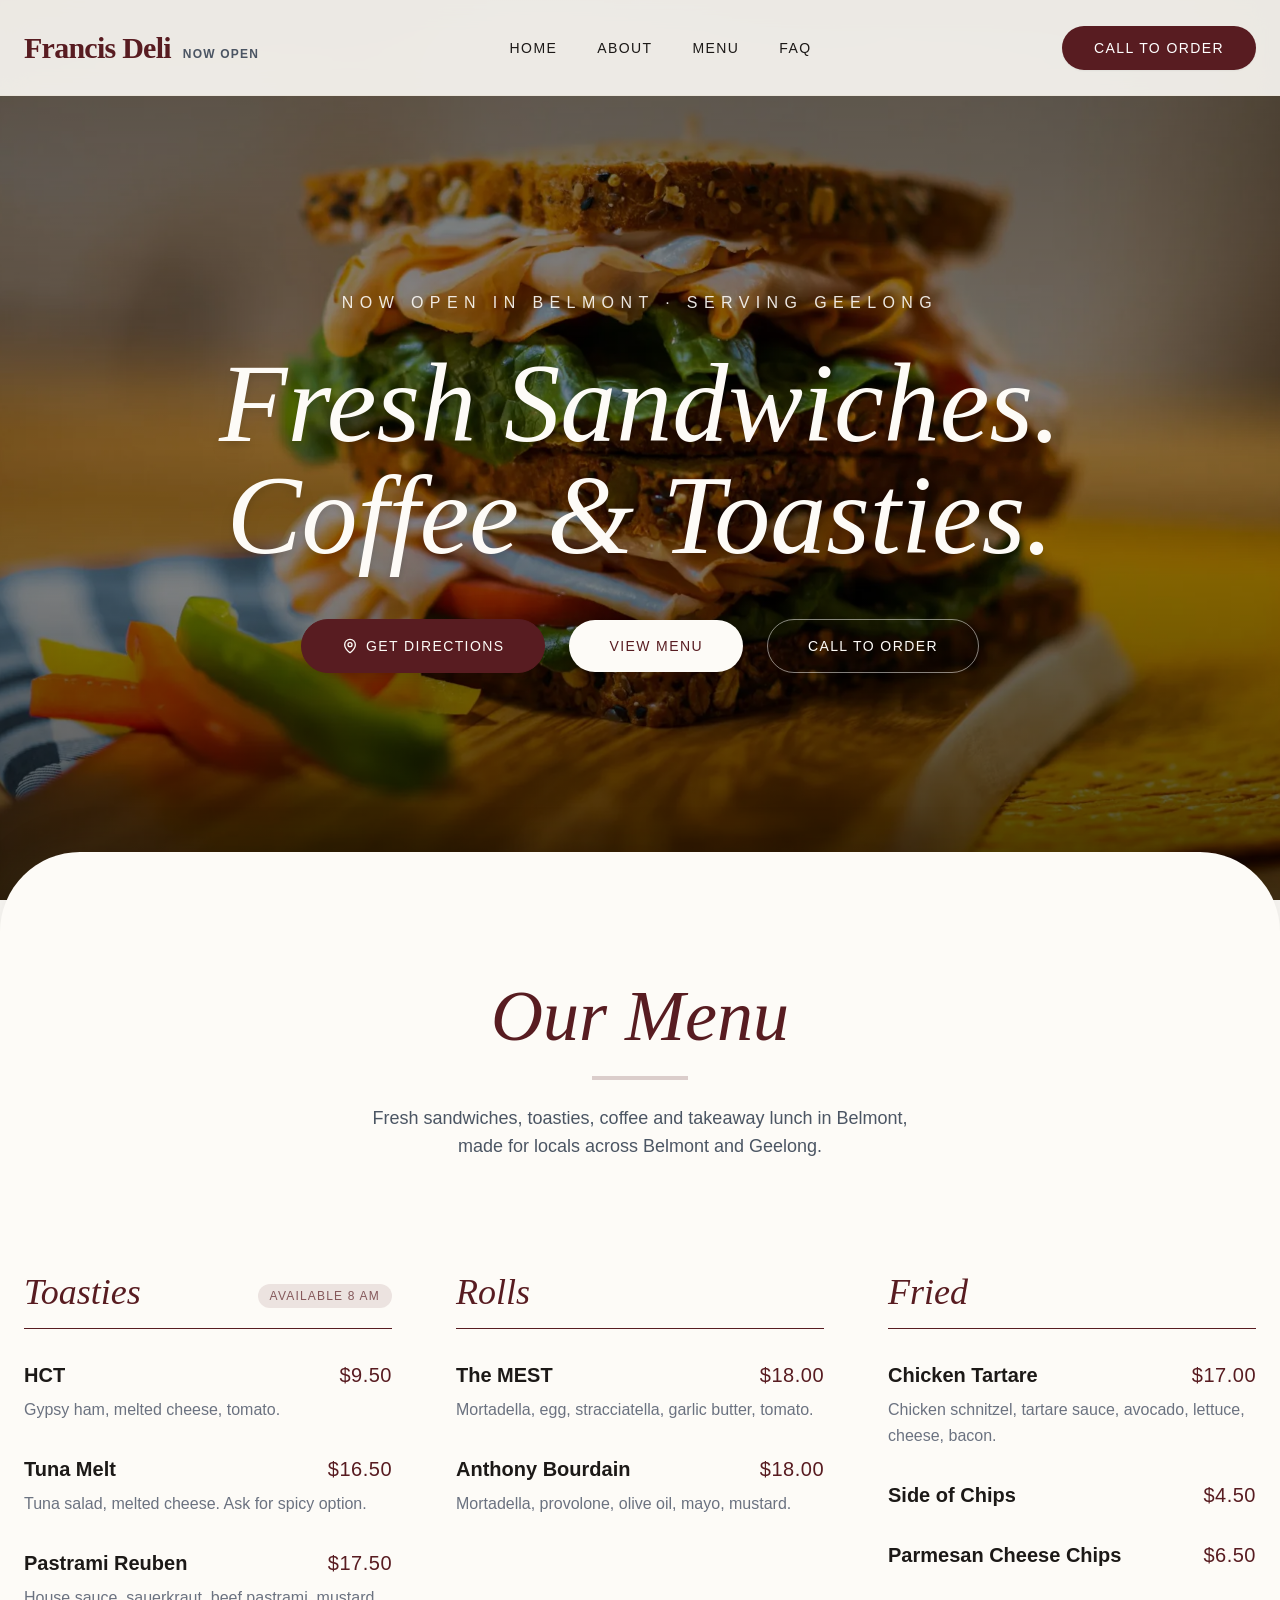
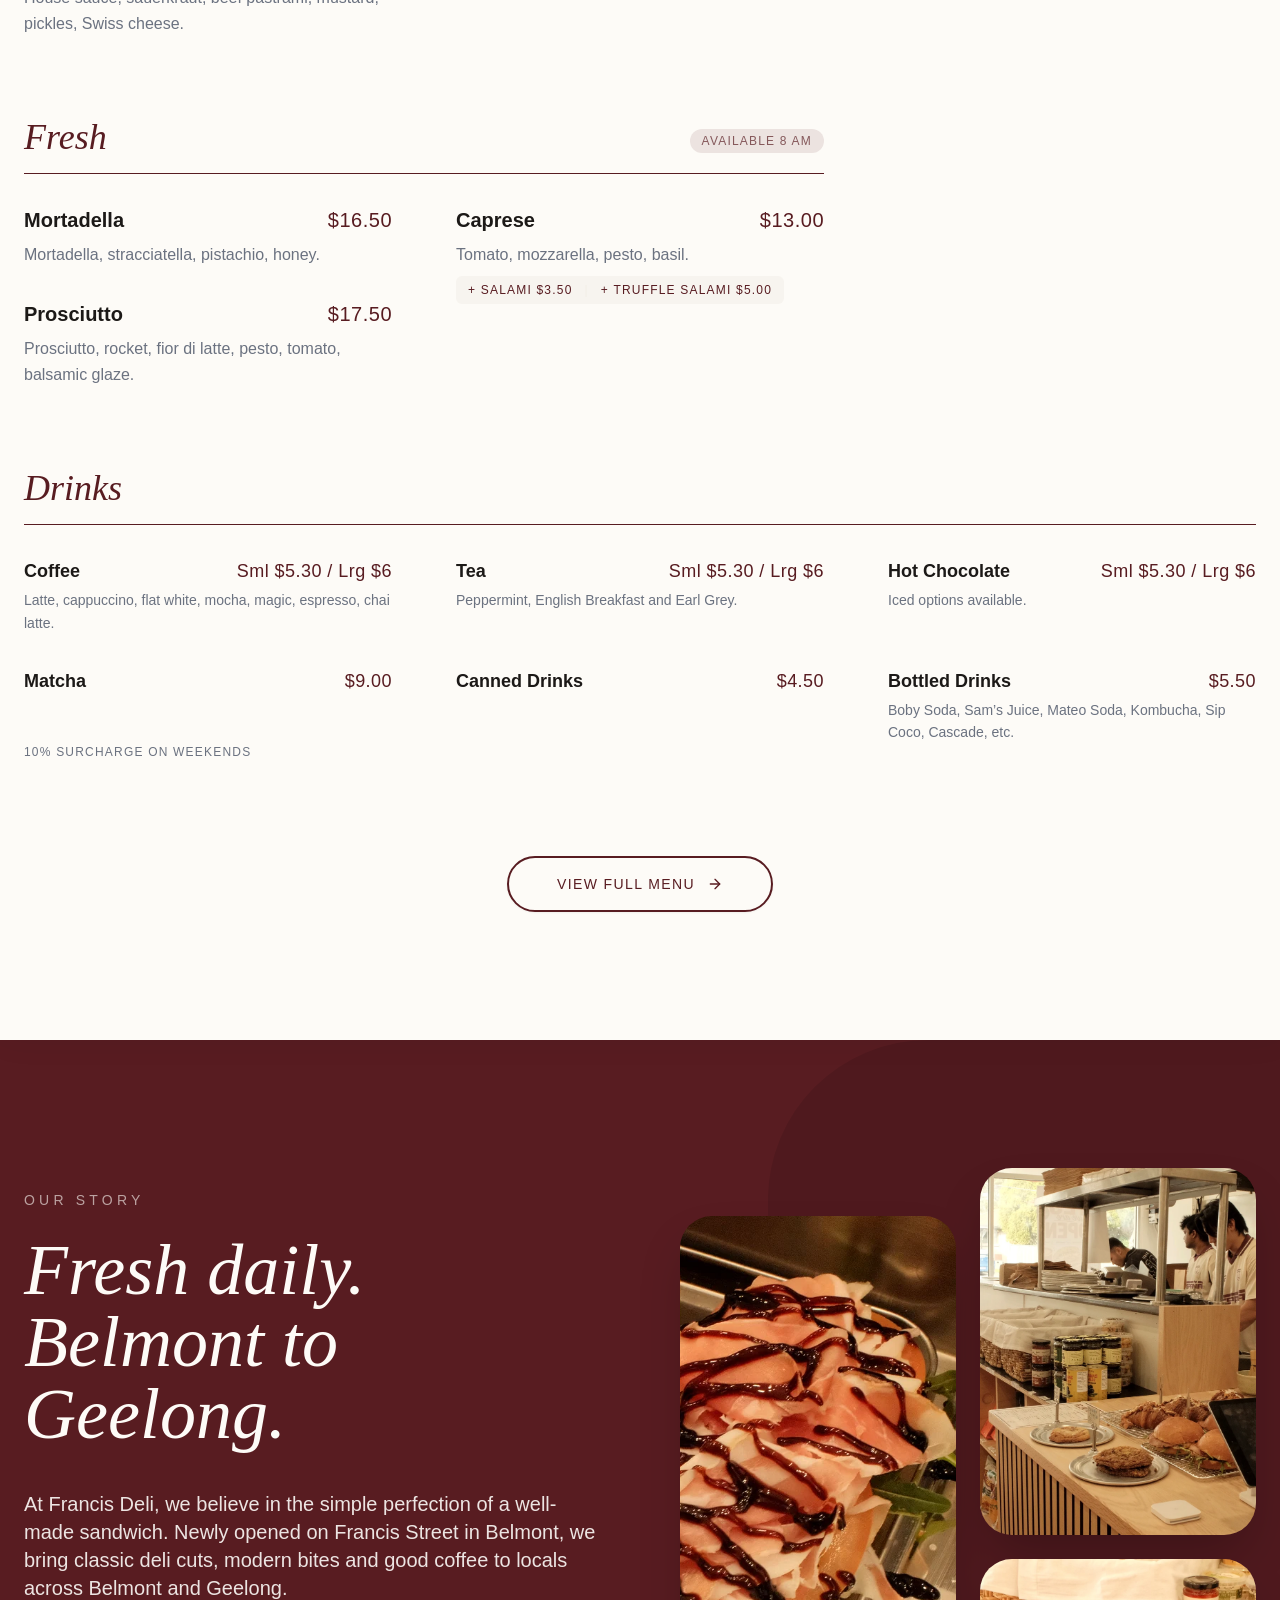
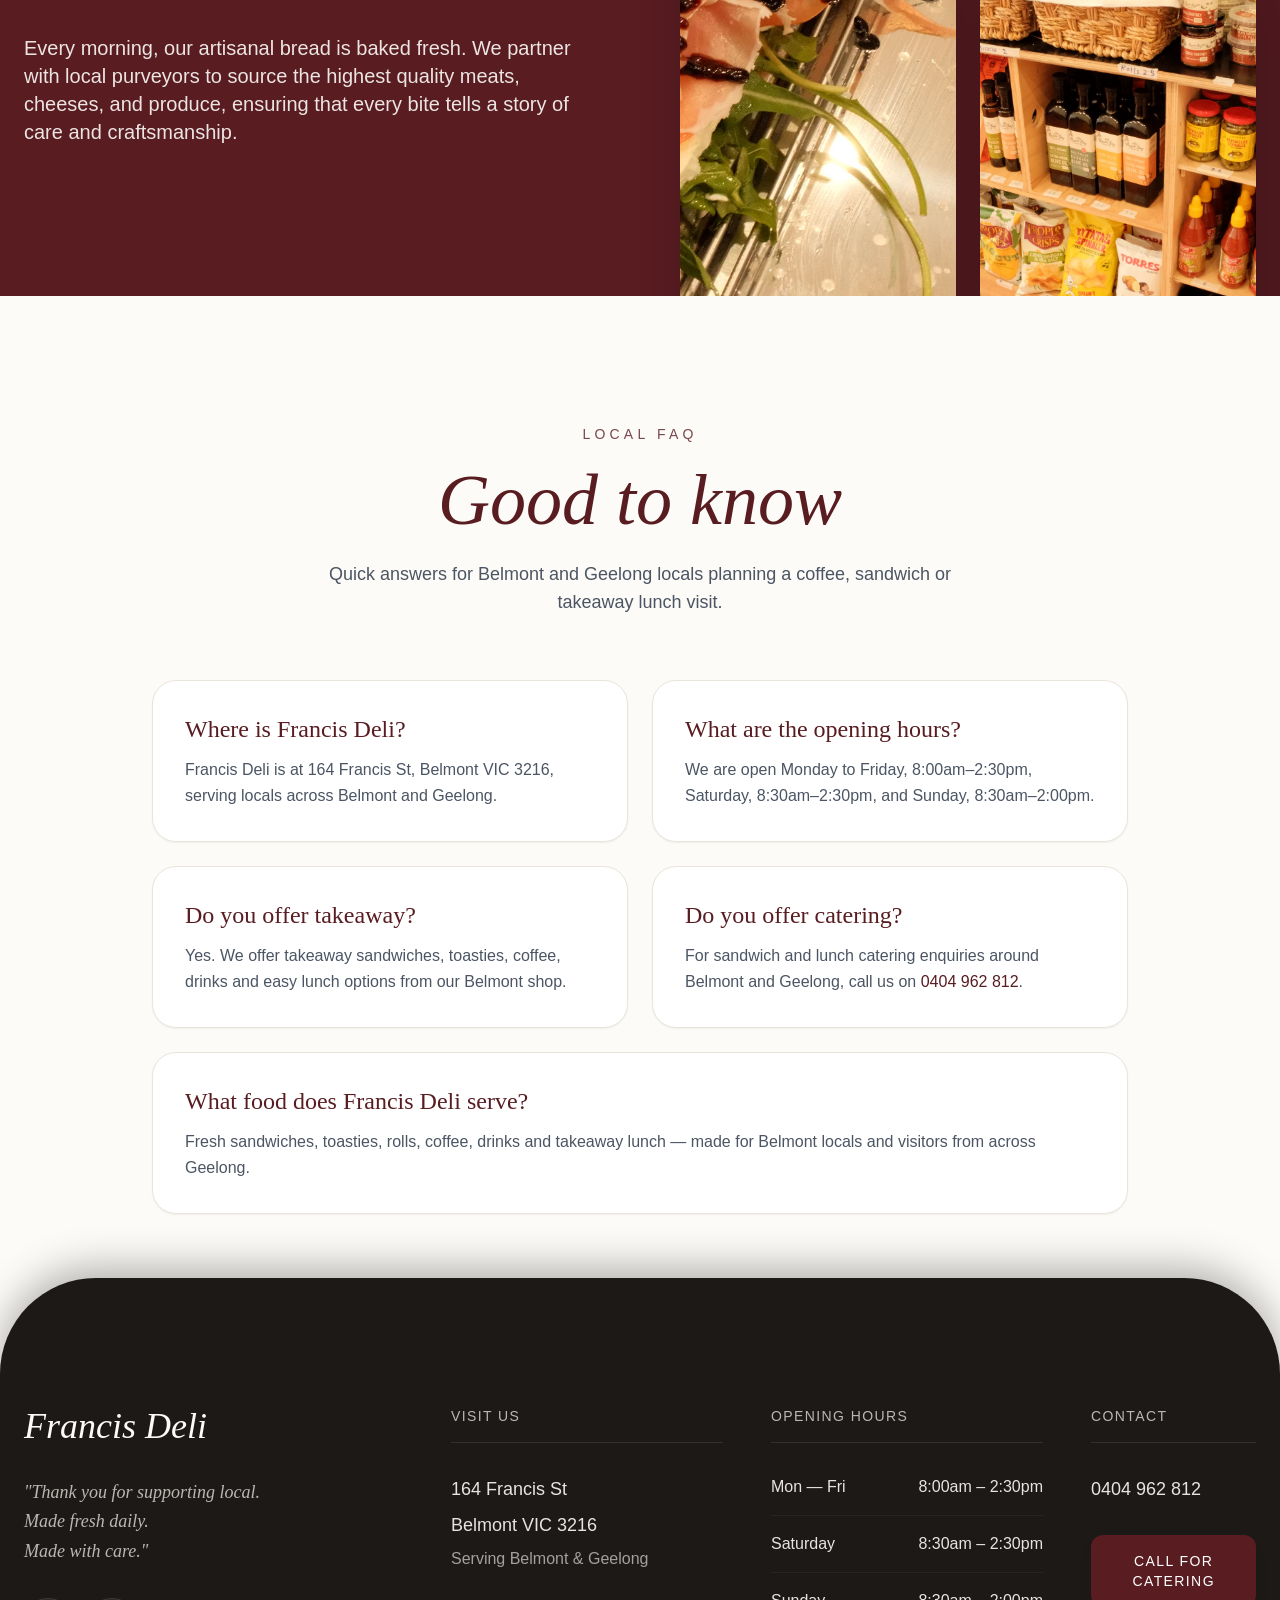
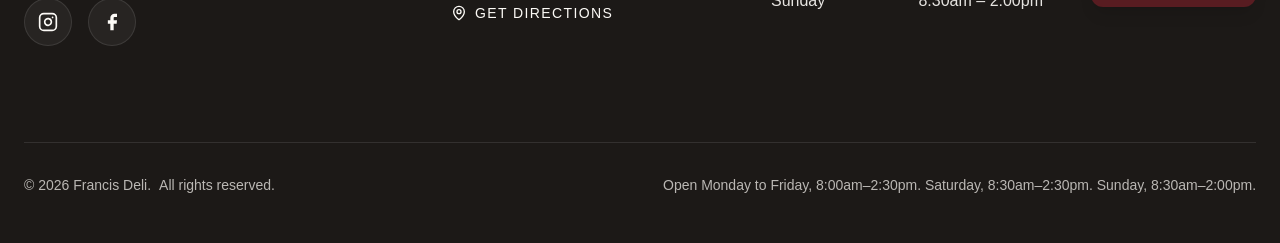
==== commit 779e0c08: "fix: Sunday hours now 8:30am-2:00pm Split Sat/Sun everywhere: footer table, FAQ, meta description, J" ====
--- a/index.html
+++ b/index.html
@@ -4,7 +4,7 @@
     <title vid="4">Francis Deli Belmont &amp; Geelong | Sandwiches, Toasties &amp; Coffee</title>
 
     <!-- SEO: primary meta -->
-    <meta name="description" content="Francis Deli — fresh sandwiches, toasties &amp; coffee in Belmont, Geelong. Open Monday to Friday 8:00am–2:30pm, and Saturday to Sunday 8:30am–2:30pm.">
+    <meta name="description" content="Francis Deli — fresh sandwiches, toasties &amp; coffee in Belmont, Geelong. Open Monday to Friday 8:00am–2:30pm, Saturday 8:30am–2:30pm and Sunday 8:30am–2:00pm.">
     <meta name="keywords" content="Francis Deli, deli Belmont, deli Geelong, sandwiches Belmont, sandwiches Geelong, toasties Belmont, coffee Belmont, coffee Geelong, takeaway lunch Belmont, catering Geelong">
     <meta name="author" content="Francis Deli">
     <meta name="robots" content="index, follow, max-image-preview:large">
@@ -77,9 +77,15 @@
         },
         {
           "@type": "OpeningHoursSpecification",
-          "dayOfWeek": ["Saturday", "Sunday"],
+          "dayOfWeek": "Saturday",
           "opens": "08:30",
           "closes": "14:30"
+        },
+        {
+          "@type": "OpeningHoursSpecification",
+          "dayOfWeek": "Sunday",
+          "opens": "08:30",
+          "closes": "14:00"
         }
       ],
       "sameAs": [
@@ -109,7 +115,7 @@
           "name": "What are Francis Deli's opening hours?",
           "acceptedAnswer": {
             "@type": "Answer",
-            "text": "Francis Deli is open Monday to Friday from 8:00am to 2:30pm, and Saturday to Sunday from 8:30am to 2:30pm."
+            "text": "Francis Deli is open Monday to Friday from 8:00am to 2:30pm, Saturday from 8:30am to 2:30pm, and Sunday from 8:30am to 2:00pm."
           }
         },
         {
@@ -507,7 +513,7 @@
                 </article>
                 <article class="rounded-3xl bg-white border border-sand p-8 shadow-sm">
                     <h3 class="font-serif text-2xl text-burgundy mb-3">What are the opening hours?</h3>
-                    <p class="text-gray-600 leading-relaxed font-light">We are open Monday to Friday, 8:00am–2:30pm, and Saturday to Sunday, 8:30am–2:30pm.</p>
+                    <p class="text-gray-600 leading-relaxed font-light">We are open Monday to Friday, 8:00am–2:30pm, Saturday, 8:30am–2:30pm, and Sunday, 8:30am–2:00pm.</p>
                 </article>
                 <article class="rounded-3xl bg-white border border-sand p-8 shadow-sm">
                     <h3 class="font-serif text-2xl text-burgundy mb-3">Do you offer takeaway?</h3>
@@ -569,8 +575,12 @@
                             <span class="font-medium" vid="202">8:00am – 2:30pm</span>
                         </li>
                         <li class="flex justify-between items-center border-t border-white/5 pt-4" vid="203">
-                            <span vid="204">Sat — Sun</span>
+                            <span vid="204">Saturday</span>
                             <span class="font-medium" vid="205">8:30am – 2:30pm</span>
+                        </li>
+                        <li class="flex justify-between items-center border-t border-white/5 pt-4">
+                            <span>Sunday</span>
+                            <span class="font-medium">8:30am – 2:00pm</span>
                         </li>
                     </ul>
                 </div>
@@ -595,7 +605,7 @@
                     <span class="font-sans text-cream/70 text-sm font-light" vid="216">All rights reserved.</span>
                 </div>
                 <div class="font-sans text-sm text-cream/70 font-light" vid="217">
-                    Open Monday to Friday, 8:00am–2:30pm. Saturday to Sunday, 8:30am–2:30pm.
+                    Open Monday to Friday, 8:00am–2:30pm. Saturday, 8:30am–2:30pm. Sunday, 8:30am–2:00pm.
                 </div>
             </div>
         </div>
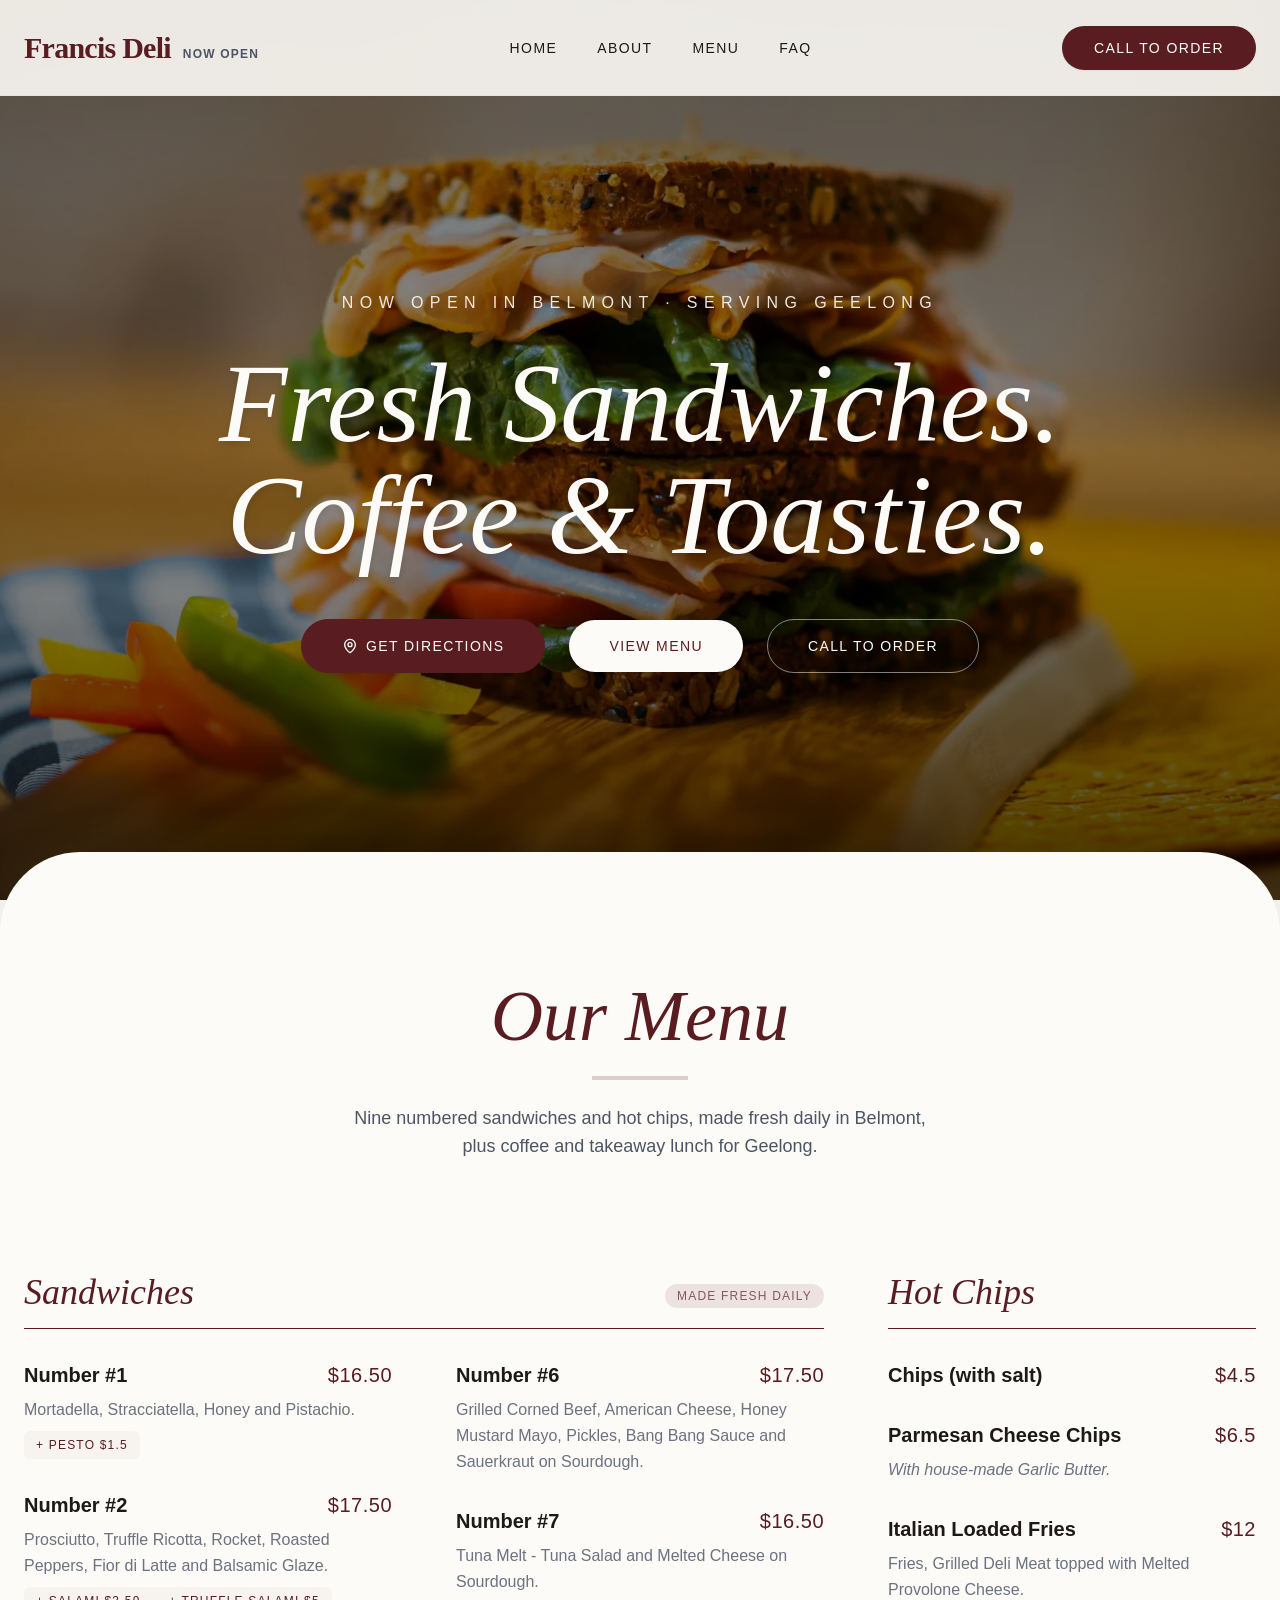
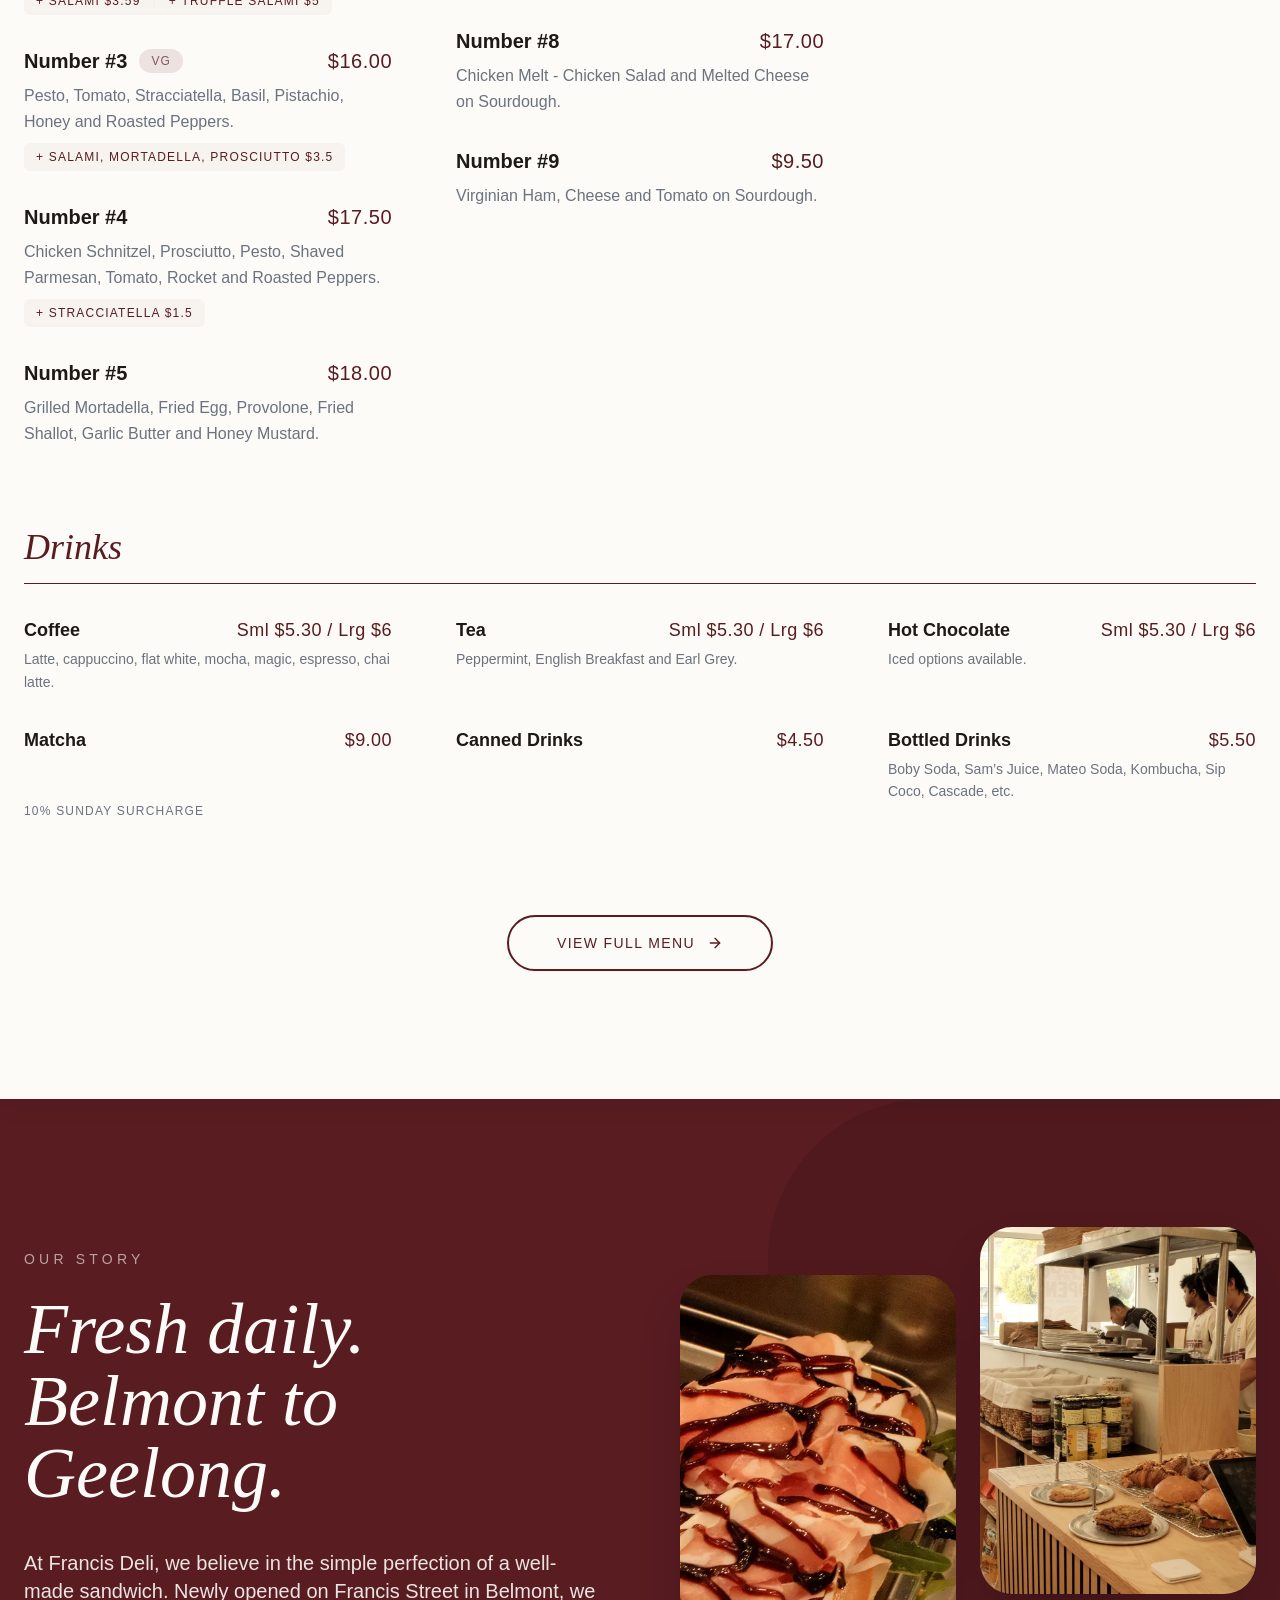
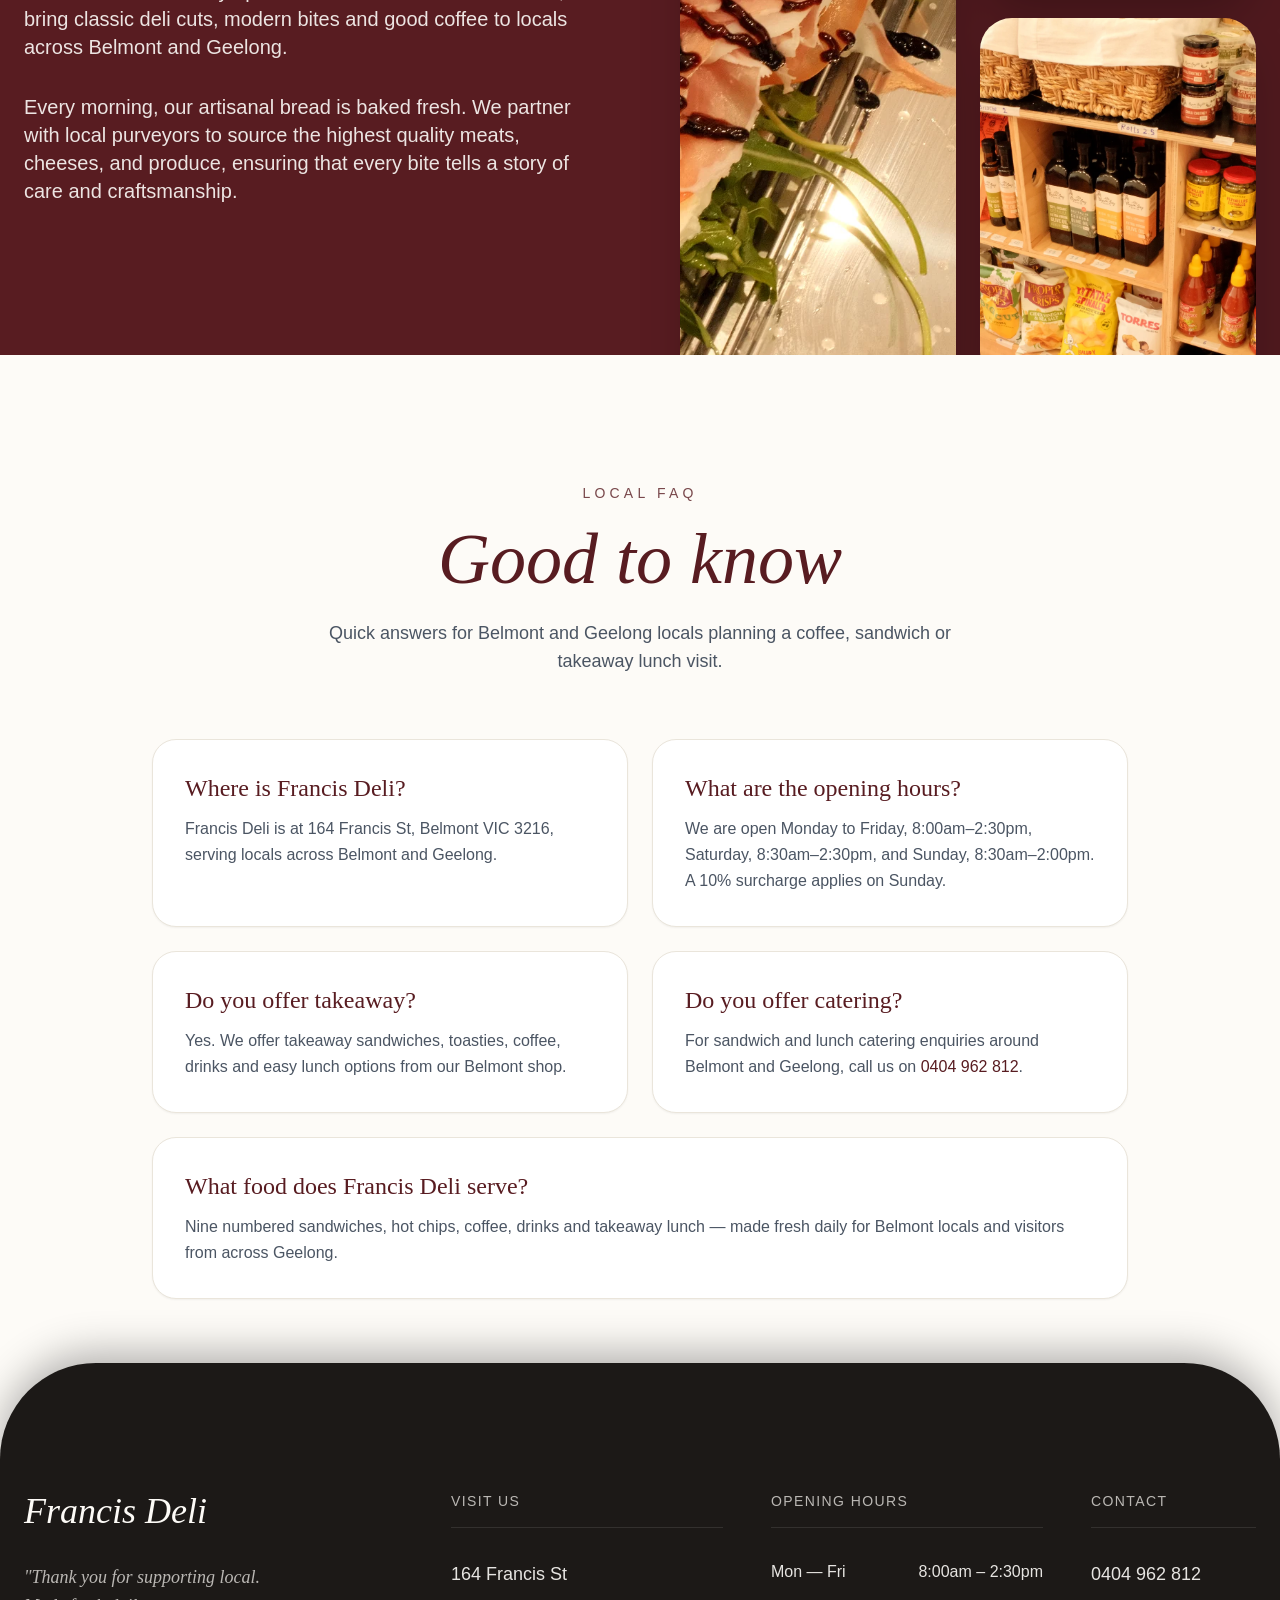
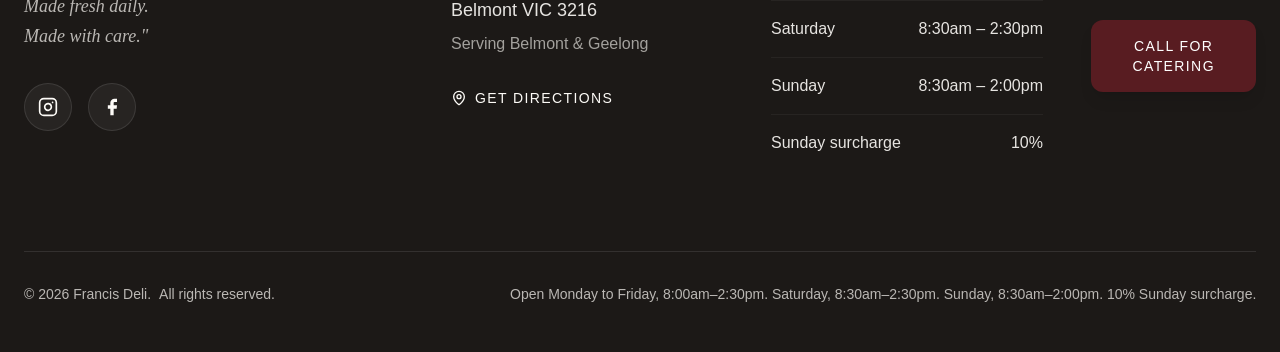
==== commit 925f1f68: "Replace the food menu with printed Number #1–#9 and hot chips. Keep drink items as they are, move th" ====
--- a/index.html
+++ b/index.html
@@ -4,7 +4,7 @@
     <title vid="4">Francis Deli Belmont &amp; Geelong | Sandwiches, Toasties &amp; Coffee</title>
 
     <!-- SEO: primary meta -->
-    <meta name="description" content="Francis Deli — fresh sandwiches, toasties &amp; coffee in Belmont, Geelong. Open Monday to Friday 8:00am–2:30pm, Saturday 8:30am–2:30pm and Sunday 8:30am–2:00pm.">
+    <meta name="description" content="Francis Deli — fresh sandwiches, hot chips &amp; coffee in Belmont, Geelong. Open Monday to Friday 8:00am–2:30pm, Saturday 8:30am–2:30pm and Sunday 8:30am–2:00pm. 10% Sunday surcharge.">
     <meta name="keywords" content="Francis Deli, deli Belmont, deli Geelong, sandwiches Belmont, sandwiches Geelong, toasties Belmont, coffee Belmont, coffee Geelong, takeaway lunch Belmont, catering Geelong">
     <meta name="author" content="Francis Deli">
     <meta name="robots" content="index, follow, max-image-preview:large">
@@ -45,7 +45,7 @@
       "@context": "https://schema.org",
       "@type": "Restaurant",
       "name": "Francis Deli",
-      "description": "Francis Deli is a local deli and sandwich shop in Belmont, serving fresh sandwiches, toasties, coffee and takeaway lunch for Belmont and Geelong.",
+      "description": "Francis Deli is a local deli and sandwich shop in Belmont, serving numbered sandwiches, hot chips, coffee and takeaway lunch for Belmont and Geelong. A 10% surcharge applies on Sunday.",
       "image": "https://francisdeli.com.au/img/hero.webp",
       "url": "https://francisdeli.com.au/",
       "telephone": "+61404962812",
@@ -115,7 +115,7 @@
           "name": "What are Francis Deli's opening hours?",
           "acceptedAnswer": {
             "@type": "Answer",
-            "text": "Francis Deli is open Monday to Friday from 8:00am to 2:30pm, Saturday from 8:30am to 2:30pm, and Sunday from 8:30am to 2:00pm."
+            "text": "Francis Deli is open Monday to Friday from 8:00am to 2:30pm, Saturday from 8:30am to 2:30pm, and Sunday from 8:30am to 2:00pm. A 10% surcharge applies on Sunday."
           }
         },
         {
@@ -139,7 +139,7 @@
           "name": "What food does Francis Deli serve?",
           "acceptedAnswer": {
             "@type": "Answer",
-            "text": "Francis Deli serves fresh sandwiches, toasties, rolls, coffee, drinks and takeaway lunch in Belmont."
+            "text": "Francis Deli serves nine numbered sandwiches, hot chips, coffee, drinks and takeaway lunch in Belmont. The menu is made fresh daily."
           }
         }
       ]
@@ -284,128 +284,131 @@
             <div class="text-center mb-20 md:mb-28" vid="37">
                 <h2 class="font-serif italic text-5xl md:text-7xl text-burgundy mb-6" vid="38">Our Menu</h2>
                 <div class="w-24 h-1 bg-burgundy/20 mx-auto mb-6" vid="39"></div>
-                <p class="font-sans text-gray-600 max-w-xl mx-auto text-lg font-light" vid="40">Fresh sandwiches, toasties, coffee and takeaway lunch in Belmont, made for locals across Belmont and Geelong.</p>
+                <p class="font-sans text-gray-600 max-w-xl mx-auto text-lg font-light" vid="40">Nine numbered sandwiches and hot chips, made fresh daily in Belmont, plus coffee and takeaway lunch for Geelong.</p>
             </div>
 
             
             <div class="grid grid-cols-1 md:grid-cols-2 lg:grid-cols-3 gap-x-16 gap-y-20" vid="41">
                 
-                <div class="menu-category" vid="52">
-                    <div class="flex items-end justify-between border-b border-burgundy pb-4 mb-8" vid="53">
-                        <h3 class="font-serif text-4xl text-burgundy italic" vid="54">Toasties</h3>
-                        <span class="text-xs font-condensed uppercase tracking-widest text-burgundy/70 mb-1 px-3 py-1 bg-burgundy/10 rounded-full" vid="55">Available 8 AM</span>
-                    </div>
-                    <ul class="space-y-8" vid="56">
-                        <li class="group" vid="57">
-                            <div class="flex justify-between items-baseline gap-4 mb-2" vid="58">
-                                <h4 class="font-bold text-dark text-xl group-hover:text-burgundy transition-colors" vid="59">HCT</h4>
-                                <span class="font-condensed text-burgundy text-xl tracking-wide whitespace-nowrap" vid="60">$9.50</span>
+                <div class="menu-category md:col-span-2 lg:col-span-2">
+                    <div class="flex items-end justify-between border-b border-burgundy pb-4 mb-8">
+                        <h3 class="font-serif text-4xl text-burgundy italic">Sandwiches</h3>
+                        <span class="text-xs font-condensed uppercase tracking-widest text-burgundy/70 mb-1 px-3 py-1 bg-burgundy/10 rounded-full">Made fresh daily</span>
+                    </div>
+                    <div class="grid grid-cols-1 md:grid-cols-2 gap-x-16 gap-y-8">
+                        <ul class="space-y-8">
+                            <li class="group">
+                                <div class="flex justify-between items-baseline gap-4 mb-2">
+                                    <h4 class="font-bold text-dark text-xl group-hover:text-burgundy transition-colors">Number #1</h4>
+                                    <span class="font-condensed text-burgundy text-xl tracking-wide whitespace-nowrap">$16.50</span>
+                                </div>
+                                <p class="text-gray-500 text-base leading-relaxed font-light mb-2">Mortadella, Stracciatella, Honey and Pistachio.</p>
+                                <div class="inline-flex flex-wrap gap-3 text-xs font-condensed uppercase tracking-widest text-burgundy bg-sand/30 px-3 py-1.5 rounded-md">
+                                    <span>+ Pesto $1.5</span>
+                                </div>
+                            </li>
+                            <li class="group">
+                                <div class="flex justify-between items-baseline gap-4 mb-2">
+                                    <h4 class="font-bold text-dark text-xl group-hover:text-burgundy transition-colors">Number #2</h4>
+                                    <span class="font-condensed text-burgundy text-xl tracking-wide whitespace-nowrap">$17.50</span>
+                                </div>
+                                <p class="text-gray-500 text-base leading-relaxed font-light mb-2">Prosciutto, Truffle Ricotta, Rocket, Roasted Peppers, Fior di Latte and Balsamic Glaze.</p>
+                                <div class="inline-flex flex-wrap gap-3 text-xs font-condensed uppercase tracking-widest text-burgundy bg-sand/30 px-3 py-1.5 rounded-md">
+                                    <span>+ Salami $3.59</span>
+                                    <span class="text-sand/50">|</span>
+                                    <span>+ Truffle Salami $5</span>
+                                </div>
+                            </li>
+                            <li class="group">
+                                <div class="flex justify-between items-baseline gap-4 mb-2">
+                                    <div class="flex items-center gap-3">
+                                        <h4 class="font-bold text-dark text-xl group-hover:text-burgundy transition-colors">Number #3</h4>
+                                        <span class="text-xs font-condensed uppercase tracking-widest text-burgundy/70 px-3 py-1 bg-burgundy/10 rounded-full">VG</span>
+                                    </div>
+                                    <span class="font-condensed text-burgundy text-xl tracking-wide whitespace-nowrap">$16.00</span>
+                                </div>
+                                <p class="text-gray-500 text-base leading-relaxed font-light mb-2">Pesto, Tomato, Stracciatella, Basil, Pistachio, Honey and Roasted Peppers.</p>
+                                <div class="inline-flex flex-wrap gap-3 text-xs font-condensed uppercase tracking-widest text-burgundy bg-sand/30 px-3 py-1.5 rounded-md">
+                                    <span>+ Salami, Mortadella, Prosciutto $3.5</span>
+                                </div>
+                            </li>
+                            <li class="group">
+                                <div class="flex justify-between items-baseline gap-4 mb-2">
+                                    <h4 class="font-bold text-dark text-xl group-hover:text-burgundy transition-colors">Number #4</h4>
+                                    <span class="font-condensed text-burgundy text-xl tracking-wide whitespace-nowrap">$17.50</span>
+                                </div>
+                                <p class="text-gray-500 text-base leading-relaxed font-light mb-2">Chicken Schnitzel, Prosciutto, Pesto, Shaved Parmesan, Tomato, Rocket and Roasted Peppers.</p>
+                                <div class="inline-flex flex-wrap gap-3 text-xs font-condensed uppercase tracking-widest text-burgundy bg-sand/30 px-3 py-1.5 rounded-md">
+                                    <span>+ Stracciatella $1.5</span>
+                                </div>
+                            </li>
+                            <li class="group">
+                                <div class="flex justify-between items-baseline gap-4 mb-2">
+                                    <h4 class="font-bold text-dark text-xl group-hover:text-burgundy transition-colors">Number #5</h4>
+                                    <span class="font-condensed text-burgundy text-xl tracking-wide whitespace-nowrap">$18.00</span>
+                                </div>
+                                <p class="text-gray-500 text-base leading-relaxed font-light">Grilled Mortadella, Fried Egg, Provolone, Fried Shallot, Garlic Butter and Honey Mustard.</p>
+                            </li>
+                        </ul>
+                        <ul class="space-y-8">
+                            <li class="group">
+                                <div class="flex justify-between items-baseline gap-4 mb-2">
+                                    <h4 class="font-bold text-dark text-xl group-hover:text-burgundy transition-colors">Number #6</h4>
+                                    <span class="font-condensed text-burgundy text-xl tracking-wide whitespace-nowrap">$17.50</span>
+                                </div>
+                                <p class="text-gray-500 text-base leading-relaxed font-light">Grilled Corned Beef, American Cheese, Honey Mustard Mayo, Pickles, Bang Bang Sauce and Sauerkraut on Sourdough.</p>
+                            </li>
+                            <li class="group">
+                                <div class="flex justify-between items-baseline gap-4 mb-2">
+                                    <h4 class="font-bold text-dark text-xl group-hover:text-burgundy transition-colors">Number #7</h4>
+                                    <span class="font-condensed text-burgundy text-xl tracking-wide whitespace-nowrap">$16.50</span>
+                                </div>
+                                <p class="text-gray-500 text-base leading-relaxed font-light">Tuna Melt - Tuna Salad and Melted Cheese on Sourdough.</p>
+                            </li>
+                            <li class="group">
+                                <div class="flex justify-between items-baseline gap-4 mb-2">
+                                    <h4 class="font-bold text-dark text-xl group-hover:text-burgundy transition-colors">Number #8</h4>
+                                    <span class="font-condensed text-burgundy text-xl tracking-wide whitespace-nowrap">$17.00</span>
+                                </div>
+                                <p class="text-gray-500 text-base leading-relaxed font-light">Chicken Melt - Chicken Salad and Melted Cheese on Sourdough.</p>
+                            </li>
+                            <li class="group">
+                                <div class="flex justify-between items-baseline gap-4 mb-2">
+                                    <h4 class="font-bold text-dark text-xl group-hover:text-burgundy transition-colors">Number #9</h4>
+                                    <span class="font-condensed text-burgundy text-xl tracking-wide whitespace-nowrap">$9.50</span>
+                                </div>
+                                <p class="text-gray-500 text-base leading-relaxed font-light">Virginian Ham, Cheese and Tomato on Sourdough.</p>
+                            </li>
+                        </ul>
+                    </div>
+                </div>
+
+                <div class="menu-category">
+                    <div class="flex items-end justify-between border-b border-burgundy pb-4 mb-8">
+                        <h3 class="font-serif text-4xl text-burgundy italic">Hot Chips</h3>
+                    </div>
+                    <ul class="space-y-8">
+                        <li class="group">
+                            <div class="flex justify-between items-baseline gap-4 mb-2">
+                                <h4 class="font-bold text-dark text-xl group-hover:text-burgundy transition-colors">Chips (with salt)</h4>
+                                <span class="font-condensed text-burgundy text-xl tracking-wide whitespace-nowrap">$4.5</span>
                             </div>
-                            <p class="text-gray-500 text-base leading-relaxed font-light" vid="61">Gypsy ham, melted cheese, tomato.</p>
                         </li>
-                        <li class="group" vid="62">
-                            <div class="flex justify-between items-baseline gap-4 mb-2" vid="63">
-                                <h4 class="font-bold text-dark text-xl group-hover:text-burgundy transition-colors" vid="64">Tuna Melt</h4>
-                                <span class="font-condensed text-burgundy text-xl tracking-wide whitespace-nowrap" vid="65">$16.50</span>
+                        <li class="group">
+                            <div class="flex justify-between items-baseline gap-4 mb-2">
+                                <h4 class="font-bold text-dark text-xl group-hover:text-burgundy transition-colors">Parmesan Cheese Chips</h4>
+                                <span class="font-condensed text-burgundy text-xl tracking-wide whitespace-nowrap">$6.5</span>
                             </div>
-                            <p class="text-gray-500 text-base leading-relaxed font-light" vid="66">Tuna salad, melted cheese. Ask for spicy option.</p>
+                            <p class="text-gray-500 text-base leading-relaxed font-light italic">With house-made Garlic Butter.</p>
                         </li>
-                        <li class="group" vid="67">
-                            <div class="flex justify-between items-baseline gap-4 mb-2" vid="68">
-                                <h4 class="font-bold text-dark text-xl group-hover:text-burgundy transition-colors" vid="69">Pastrami Reuben</h4>
-                                <span class="font-condensed text-burgundy text-xl tracking-wide whitespace-nowrap" vid="70">$17.50</span>
+                        <li class="group">
+                            <div class="flex justify-between items-baseline gap-4 mb-2">
+                                <h4 class="font-bold text-dark text-xl group-hover:text-burgundy transition-colors">Italian Loaded Fries</h4>
+                                <span class="font-condensed text-burgundy text-xl tracking-wide whitespace-nowrap">$12</span>
                             </div>
-                            <p class="text-gray-500 text-base leading-relaxed font-light" vid="71">House sauce, sauerkraut, beef pastrami, mustard, pickles, Swiss cheese.</p>
+                            <p class="text-gray-500 text-base leading-relaxed font-light">Fries, Grilled Deli Meat topped with Melted Provolone Cheese.</p>
                         </li>
                     </ul>
-                </div>
-
-                <div class="menu-category" vid="72">
-                    <div class="flex items-end justify-between border-b border-burgundy pb-4 mb-8" vid="73">
-                        <h3 class="font-serif text-4xl text-burgundy italic" vid="74">Rolls</h3>
-                    </div>
-                    <ul class="space-y-8" vid="75">
-                        <li class="group" vid="76">
-                            <div class="flex justify-between items-baseline gap-4 mb-2" vid="77">
-                                <h4 class="font-bold text-dark text-xl group-hover:text-burgundy transition-colors" vid="78">The MEST</h4>
-                                <span class="font-condensed text-burgundy text-xl tracking-wide whitespace-nowrap" vid="79">$18.00</span>
-                            </div>
-                            <p class="text-gray-500 text-base leading-relaxed font-light" vid="80">Mortadella, egg, stracciatella, garlic butter, tomato.</p>
-                        </li>
-                        <li class="group" vid="81">
-                            <div class="flex justify-between items-baseline gap-4 mb-2" vid="82">
-                                <h4 class="font-bold text-dark text-xl group-hover:text-burgundy transition-colors" vid="83">Anthony Bourdain</h4>
-                                <span class="font-condensed text-burgundy text-xl tracking-wide whitespace-nowrap" vid="84">$18.00</span>
-                            </div>
-                            <p class="text-gray-500 text-base leading-relaxed font-light" vid="85">Mortadella, provolone, olive oil, mayo, mustard.</p>
-                        </li>
-                    </ul>
-                </div>
-
-                <div class="menu-category" vid="86">
-                    <div class="flex items-end justify-between border-b border-burgundy pb-4 mb-8" vid="87">
-                        <h3 class="font-serif text-4xl text-burgundy italic" vid="88">Fried</h3>
-                    </div>
-                    <ul class="space-y-8" vid="89">
-                        <li class="group" vid="90">
-                            <div class="flex justify-between items-baseline gap-4 mb-2" vid="91">
-                                <h4 class="font-bold text-dark text-xl group-hover:text-burgundy transition-colors" vid="92">Chicken Tartare</h4>
-                                <span class="font-condensed text-burgundy text-xl tracking-wide whitespace-nowrap" vid="93">$17.00</span>
-                            </div>
-                            <p class="text-gray-500 text-base leading-relaxed font-light" vid="94">Chicken schnitzel, tartare sauce, avocado, lettuce, cheese, bacon.</p>
-                        </li>
-                        <li class="group" vid="95">
-                            <div class="flex justify-between items-baseline gap-4 mb-2" vid="96">
-                                <h4 class="font-bold text-dark text-xl group-hover:text-burgundy transition-colors" vid="97">Side of Chips</h4>
-                                <span class="font-condensed text-burgundy text-xl tracking-wide whitespace-nowrap" vid="98">$4.50</span>
-                            </div>
-                        </li>
-                        <li class="group" vid="99">
-                            <div class="flex justify-between items-baseline gap-4 mb-2" vid="100">
-                                <h4 class="font-bold text-dark text-xl group-hover:text-burgundy transition-colors" vid="101">Parmesan Cheese Chips</h4>
-                                <span class="font-condensed text-burgundy text-xl tracking-wide whitespace-nowrap" vid="102">$6.50</span>
-                            </div>
-                        </li>
-                    </ul>
-                </div>
-
-                <div class="menu-category lg:col-span-2" vid="103">
-                    <div class="flex items-end justify-between border-b border-burgundy pb-4 mb-8" vid="104">
-                        <h3 class="font-serif text-4xl text-burgundy italic" vid="105">Fresh</h3>
-                        <span class="text-xs font-condensed uppercase tracking-widest text-burgundy/70 mb-1 px-3 py-1 bg-burgundy/10 rounded-full" vid="106">Available 8 AM</span>
-                    </div>
-                    <div class="grid grid-cols-1 md:grid-cols-2 gap-x-16 gap-y-8" vid="107">
-                        <ul class="space-y-8" vid="108">
-                            <li class="group" vid="109">
-                                <div class="flex justify-between items-baseline gap-4 mb-2" vid="110">
-                                    <h4 class="font-bold text-dark text-xl group-hover:text-burgundy transition-colors" vid="111">Mortadella</h4>
-                                    <span class="font-condensed text-burgundy text-xl tracking-wide whitespace-nowrap" vid="112">$16.50</span>
-                                </div>
-                                <p class="text-gray-500 text-base leading-relaxed font-light" vid="113">Mortadella, stracciatella, pistachio, honey.</p>
-                            </li>
-                            <li class="group" vid="114">
-                                <div class="flex justify-between items-baseline gap-4 mb-2" vid="115">
-                                    <h4 class="font-bold text-dark text-xl group-hover:text-burgundy transition-colors" vid="116">Prosciutto</h4>
-                                    <span class="font-condensed text-burgundy text-xl tracking-wide whitespace-nowrap" vid="117">$17.50</span>
-                                </div>
-                                <p class="text-gray-500 text-base leading-relaxed font-light" vid="118">Prosciutto, rocket, fior di latte, pesto, tomato, balsamic glaze.</p>
-                            </li>
-                        </ul>
-                        <ul class="space-y-8" vid="119">
-                            <li class="group" vid="120">
-                                <div class="flex justify-between items-baseline gap-4 mb-2" vid="121">
-                                    <h4 class="font-bold text-dark text-xl group-hover:text-burgundy transition-colors" vid="122">Caprese</h4>
-                                    <span class="font-condensed text-burgundy text-xl tracking-wide whitespace-nowrap" vid="123">$13.00</span>
-                                </div>
-                                <p class="text-gray-500 text-base leading-relaxed font-light mb-2" vid="124">Tomato, mozzarella, pesto, basil.</p>
-                                <div class="inline-flex flex-wrap gap-3 text-xs font-condensed uppercase tracking-widest text-burgundy bg-sand/30 px-3 py-1.5 rounded-md" vid="125">
-                                    <span vid="126">+ Salami $3.50</span>
-                                    <span class="text-sand/50" vid="127">|</span>
-                                    <span vid="128">+ Truffle Salami $5.00</span>
-                                </div>
-                            </li>
-                        </ul>
-                    </div>
                 </div>
 
                 <div class="menu-category lg:col-span-3" vid="136">
@@ -450,7 +453,7 @@
                             <p class="text-gray-500 text-sm leading-relaxed font-light" vid="162">Boby Soda, Sam’s Juice, Mateo Soda, Kombucha, Sip Coco, Cascade, etc.</p>
                         </div>
                     </div>
-                    <p class="mt-2 text-xs font-condensed uppercase tracking-widest text-gray-500">10% surcharge on weekends</p>
+                    <p class="mt-2 text-xs font-condensed uppercase tracking-widest text-gray-500">10% Sunday surcharge</p>
                 </div>
             </div>            
             <div class="mt-24 text-center" vid="156">
@@ -513,7 +516,7 @@
                 </article>
                 <article class="rounded-3xl bg-white border border-sand p-8 shadow-sm">
                     <h3 class="font-serif text-2xl text-burgundy mb-3">What are the opening hours?</h3>
-                    <p class="text-gray-600 leading-relaxed font-light">We are open Monday to Friday, 8:00am–2:30pm, Saturday, 8:30am–2:30pm, and Sunday, 8:30am–2:00pm.</p>
+                    <p class="text-gray-600 leading-relaxed font-light">We are open Monday to Friday, 8:00am–2:30pm, Saturday, 8:30am–2:30pm, and Sunday, 8:30am–2:00pm. A 10% surcharge applies on Sunday.</p>
                 </article>
                 <article class="rounded-3xl bg-white border border-sand p-8 shadow-sm">
                     <h3 class="font-serif text-2xl text-burgundy mb-3">Do you offer takeaway?</h3>
@@ -525,7 +528,7 @@
                 </article>
                 <article class="rounded-3xl bg-white border border-sand p-8 shadow-sm md:col-span-2">
                     <h3 class="font-serif text-2xl text-burgundy mb-3">What food does Francis Deli serve?</h3>
-                    <p class="text-gray-600 leading-relaxed font-light">Fresh sandwiches, toasties, rolls, coffee, drinks and takeaway lunch — made for Belmont locals and visitors from across Geelong.</p>
+                    <p class="text-gray-600 leading-relaxed font-light">Nine numbered sandwiches, hot chips, coffee, drinks and takeaway lunch — made fresh daily for Belmont locals and visitors from across Geelong.</p>
                 </article>
             </div>
         </div>
@@ -582,6 +585,10 @@
                             <span>Sunday</span>
                             <span class="font-medium">8:30am – 2:00pm</span>
                         </li>
+                        <li class="flex justify-between items-center border-t border-white/5 pt-4">
+                            <span>Sunday surcharge</span>
+                            <span class="font-medium">10%</span>
+                        </li>
                     </ul>
                 </div>
 
@@ -605,7 +612,7 @@
                     <span class="font-sans text-cream/70 text-sm font-light" vid="216">All rights reserved.</span>
                 </div>
                 <div class="font-sans text-sm text-cream/70 font-light" vid="217">
-                    Open Monday to Friday, 8:00am–2:30pm. Saturday, 8:30am–2:30pm. Sunday, 8:30am–2:00pm.
+                    Open Monday to Friday, 8:00am–2:30pm. Saturday, 8:30am–2:30pm. Sunday, 8:30am–2:00pm. 10% Sunday surcharge.
                 </div>
             </div>
         </div>
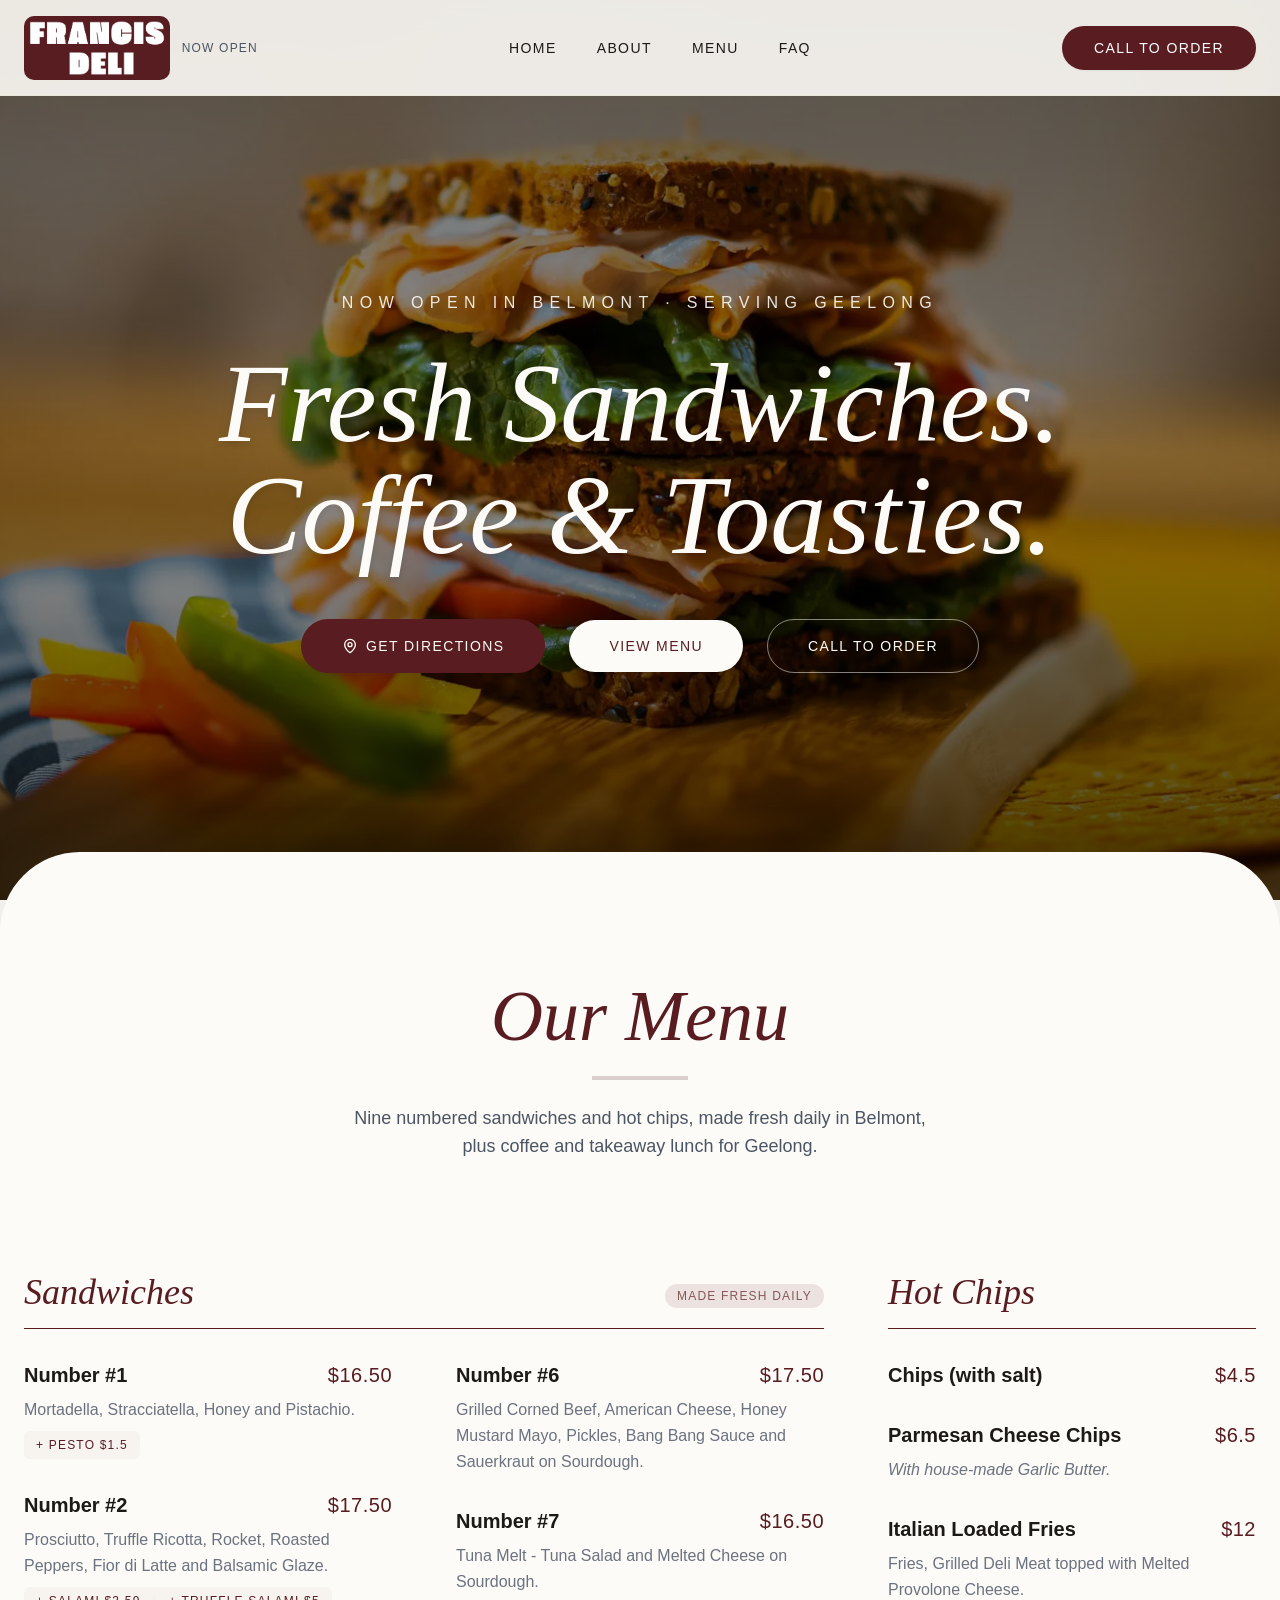
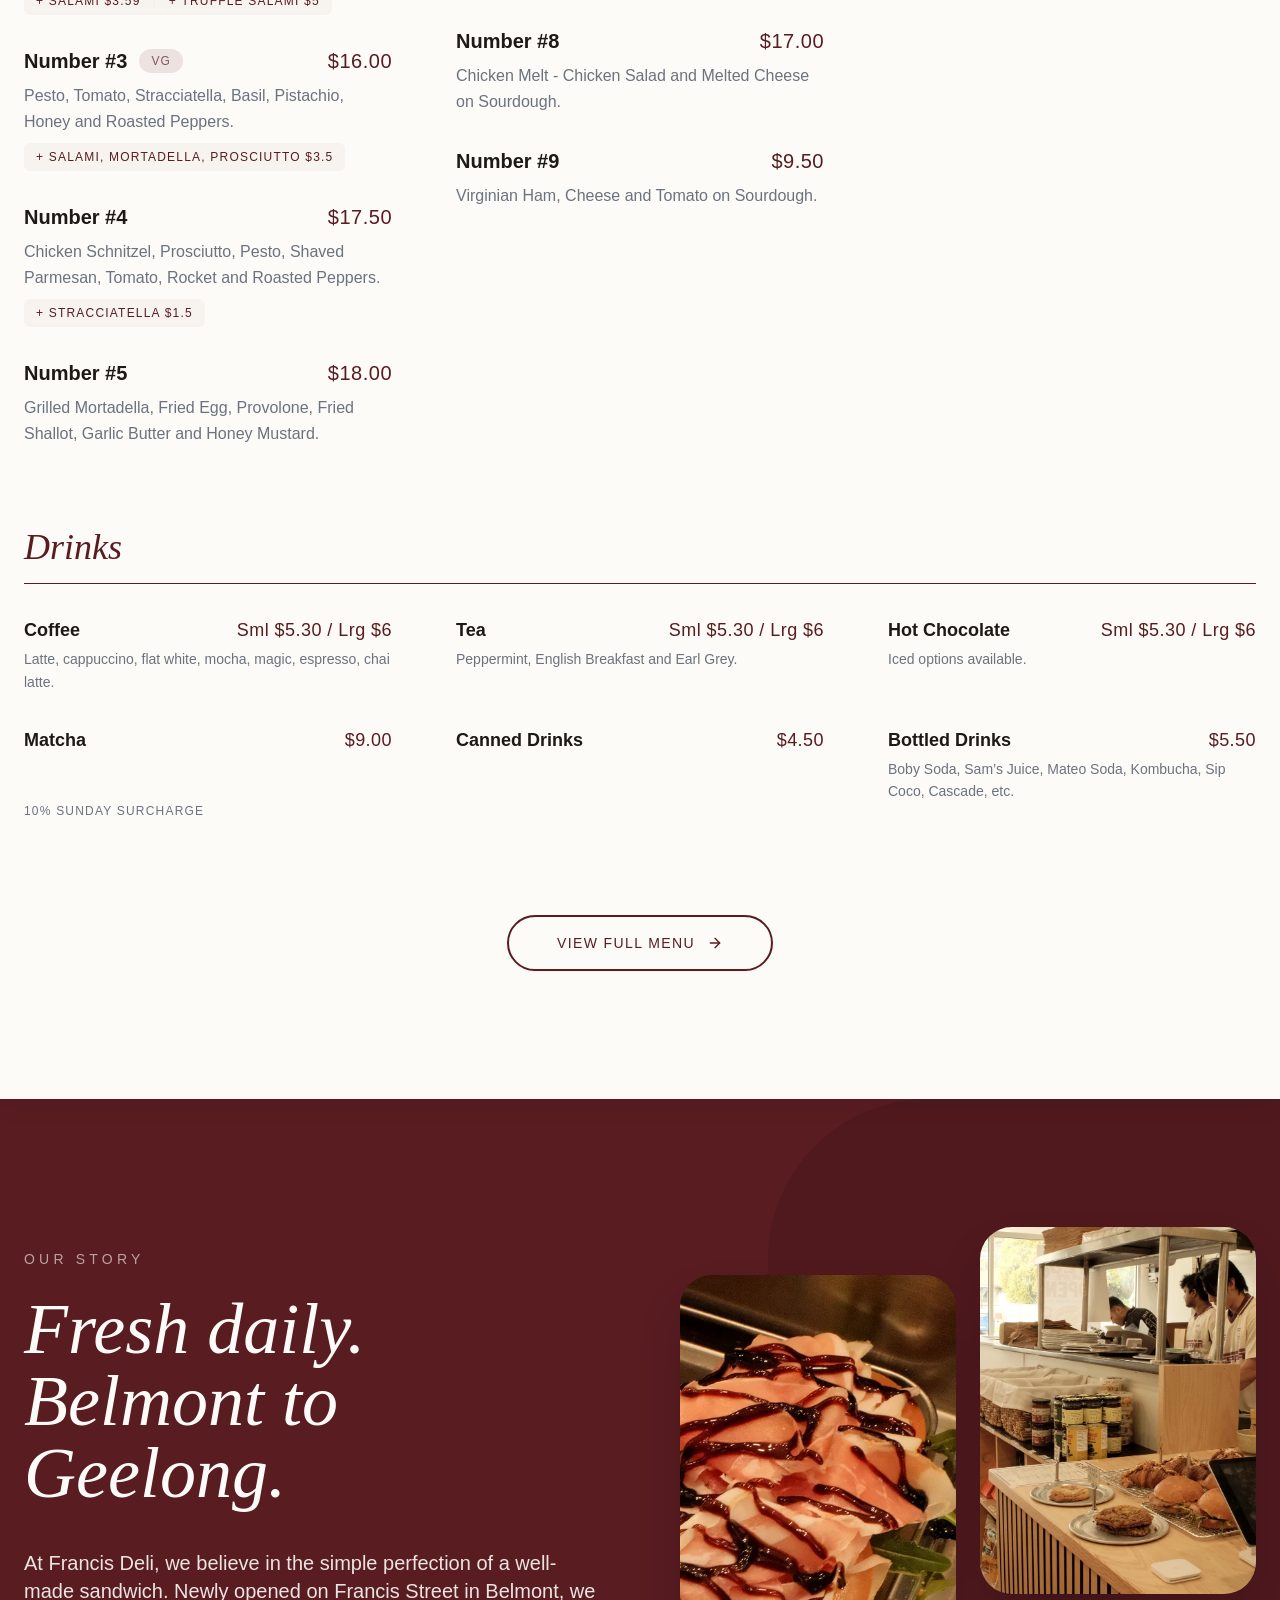
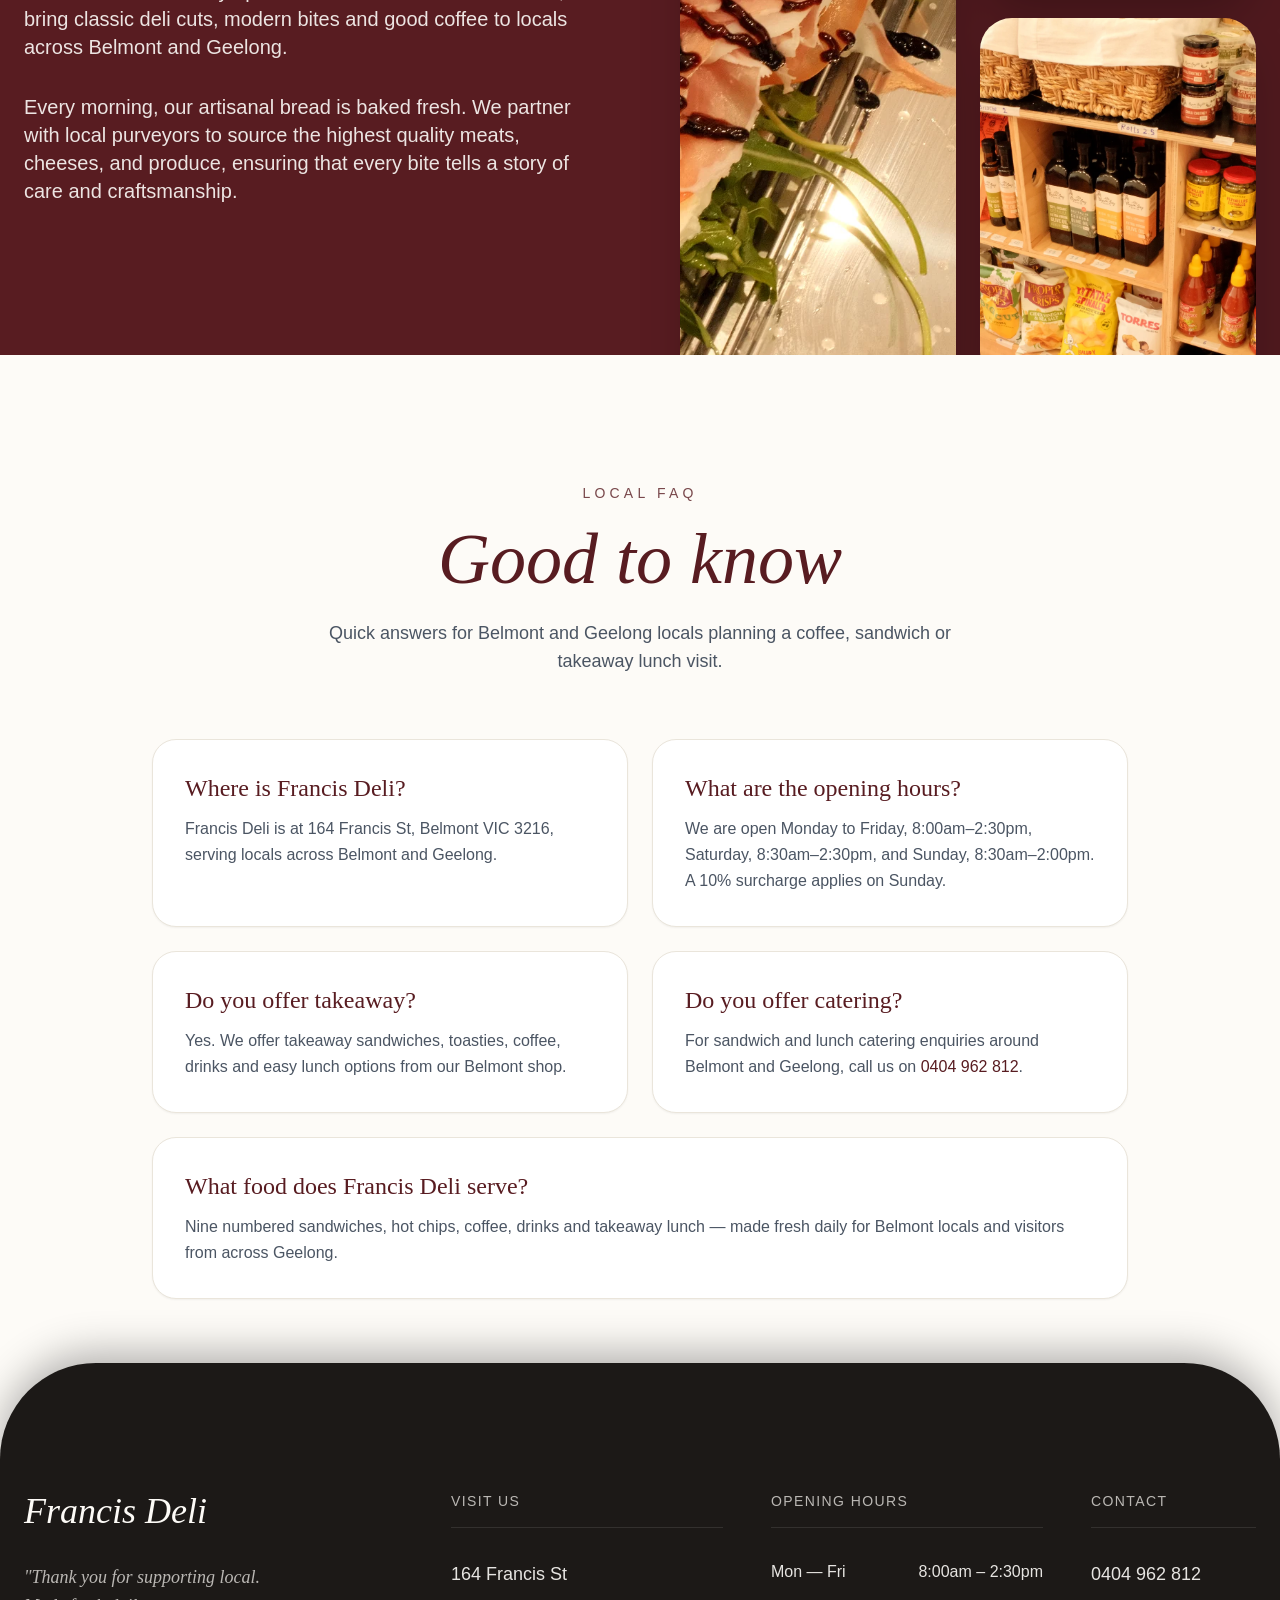
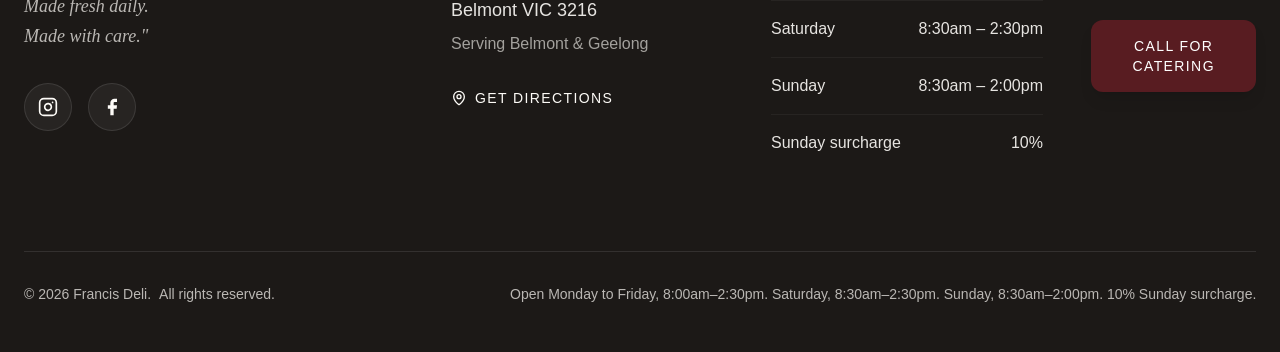
==== commit a3532b7c: "Add tiled cutouts for sandwiches 2, 3, 4 and 6, and the Francis Deli logo. The phone photos are cut " ====
--- a/index.html
+++ b/index.html
@@ -206,9 +206,9 @@
     
     <header class="fixed top-0 w-full z-50 bg-cream/90 backdrop-blur-md border-b border-sand h-24" id="header" vid="12">
         <div class="header-bar max-w-7xl mx-auto px-6 h-24 flex items-center justify-between" vid="13">
-            <a href="#home" class="font-serif text-3xl font-bold tracking-tight text-burgundy flex items-baseline" vid="14">
-                Francis Deli
-                <span class="text-xs font-condensed uppercase tracking-widest text-gray-600 ml-3 hidden sm:inline-block" vid="15">Now Open</span>
+            <a href="#home" class="flex items-center gap-3" aria-label="Francis Deli home">
+                <img src="img/logo-wordmark.png" alt="Francis Deli" width="1657" height="728" style="height:64px;width:auto;border-radius:10px">
+                <span class="text-xs font-condensed uppercase tracking-widest text-gray-600 hidden sm:inline-block" vid="15">Now Open</span>
             </a>
 
             <nav class="hidden md:flex items-center gap-10" aria-label="Primary" vid="16">
@@ -232,7 +232,9 @@
     <!-- Mobile menu -->
     <div id="mobile-menu" class="fixed inset-0 z-[60] bg-burgundy text-cream flex flex-col md:hidden is-open:translate-x-0" role="dialog" aria-modal="true" aria-label="Menu" style="transform:translateX(100%)">
         <div class="flex items-center justify-between h-24 px-6 border-b border-cream/15">
-            <span class="font-serif text-3xl font-bold tracking-tight">Francis Deli</span>
+            <a href="#home" class="mobile-link flex items-center" aria-label="Francis Deli home">
+                <img src="img/logo-wordmark.png" alt="Francis Deli" width="1657" height="728" style="height:52px;width:auto;border-radius:8px">
+            </a>
             <button id="menu-close" class="text-cream p-2 -mr-2" aria-label="Close menu">
                 <svg class="w-7 h-7" aria-hidden="true" viewBox="0 0 24 24" fill="none" stroke="currentColor" stroke-width="2" stroke-linecap="round" stroke-linejoin="round"><path d="M18 6 6 18"/><path d="m6 6 12 12"/></svg>
             </button>
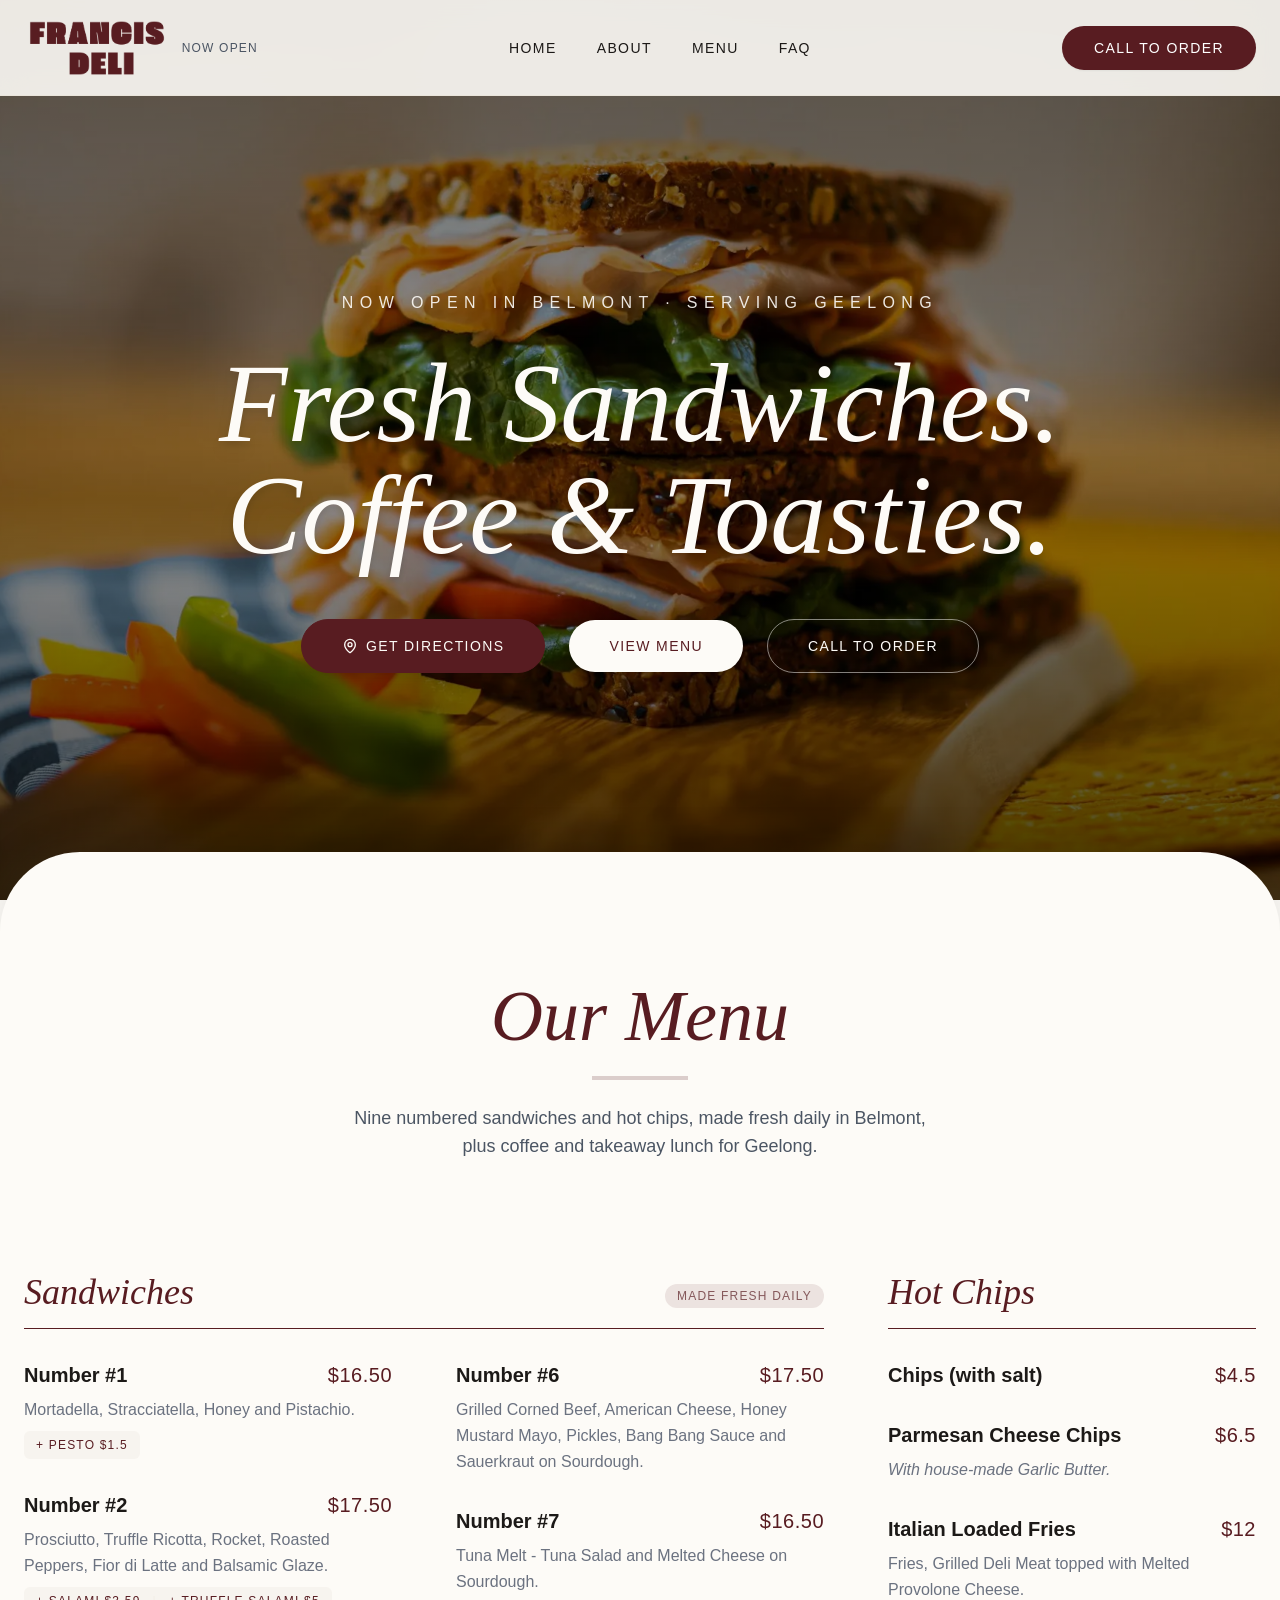
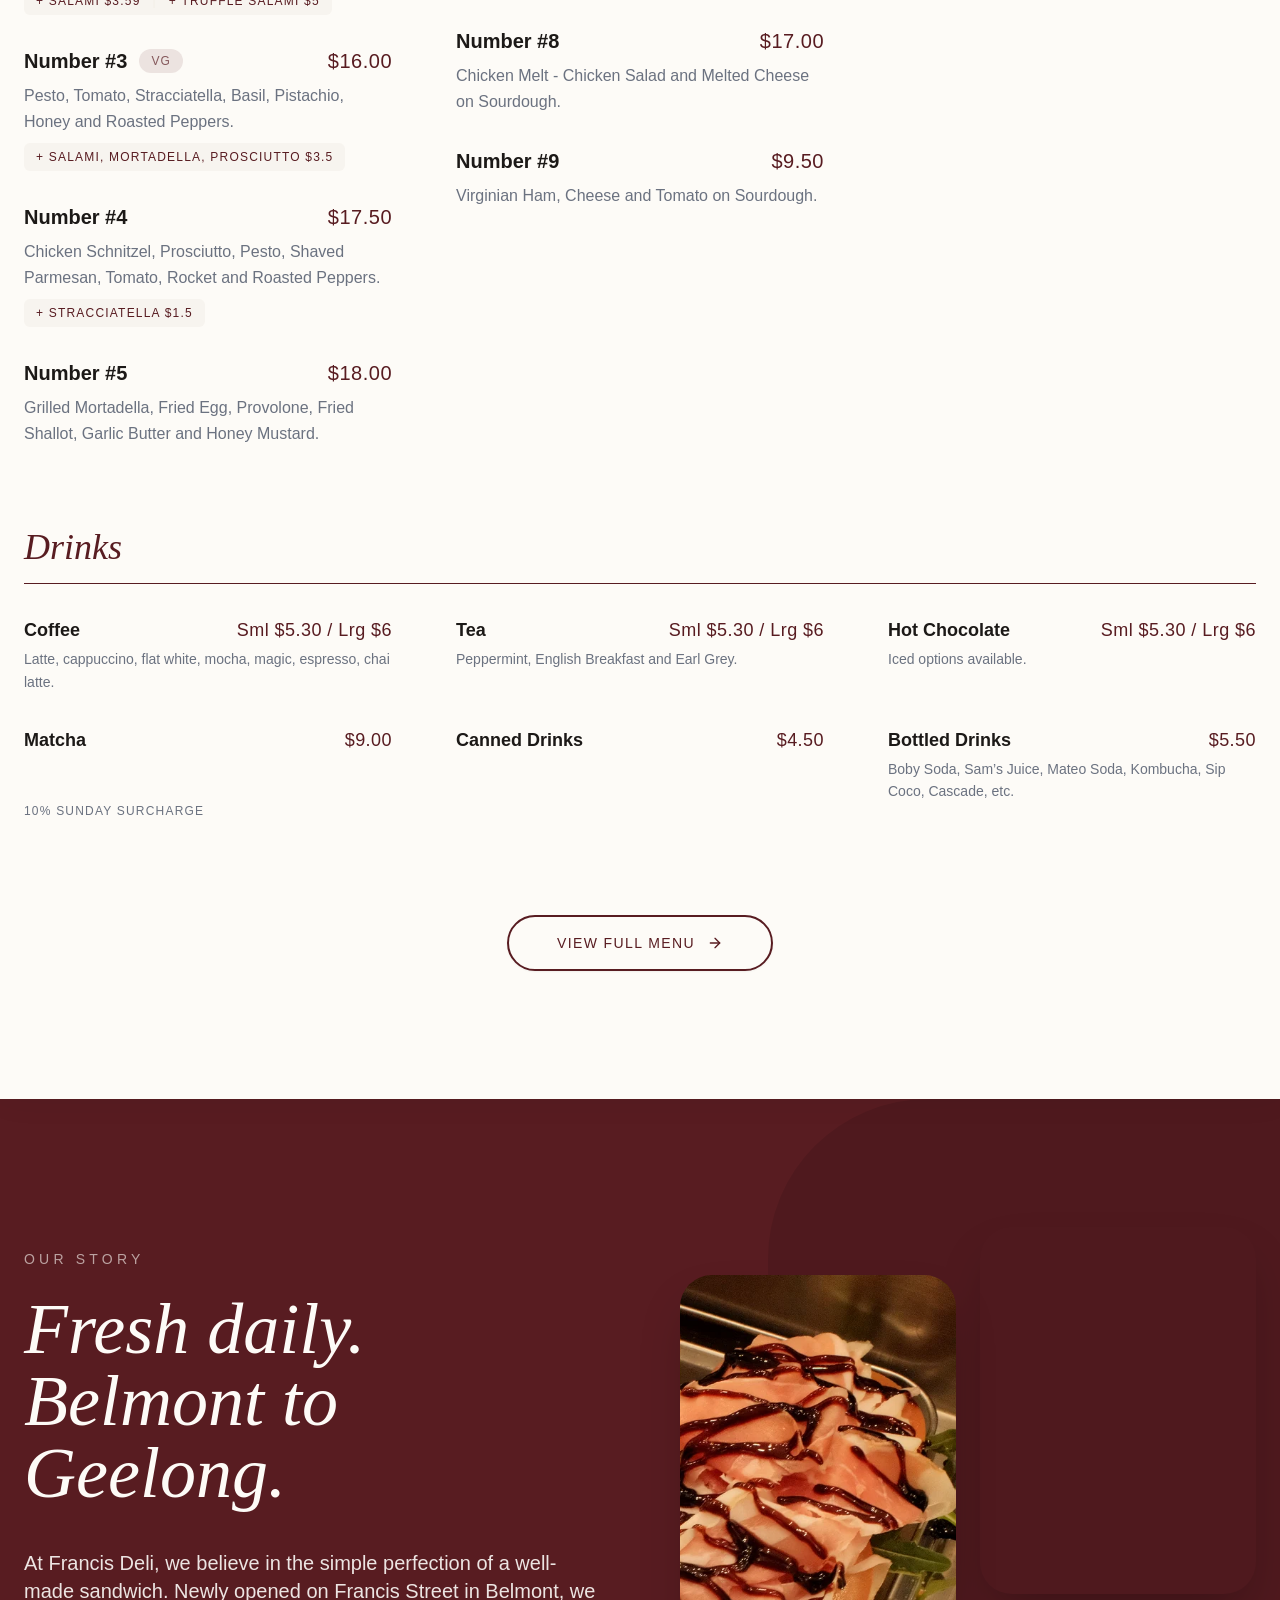
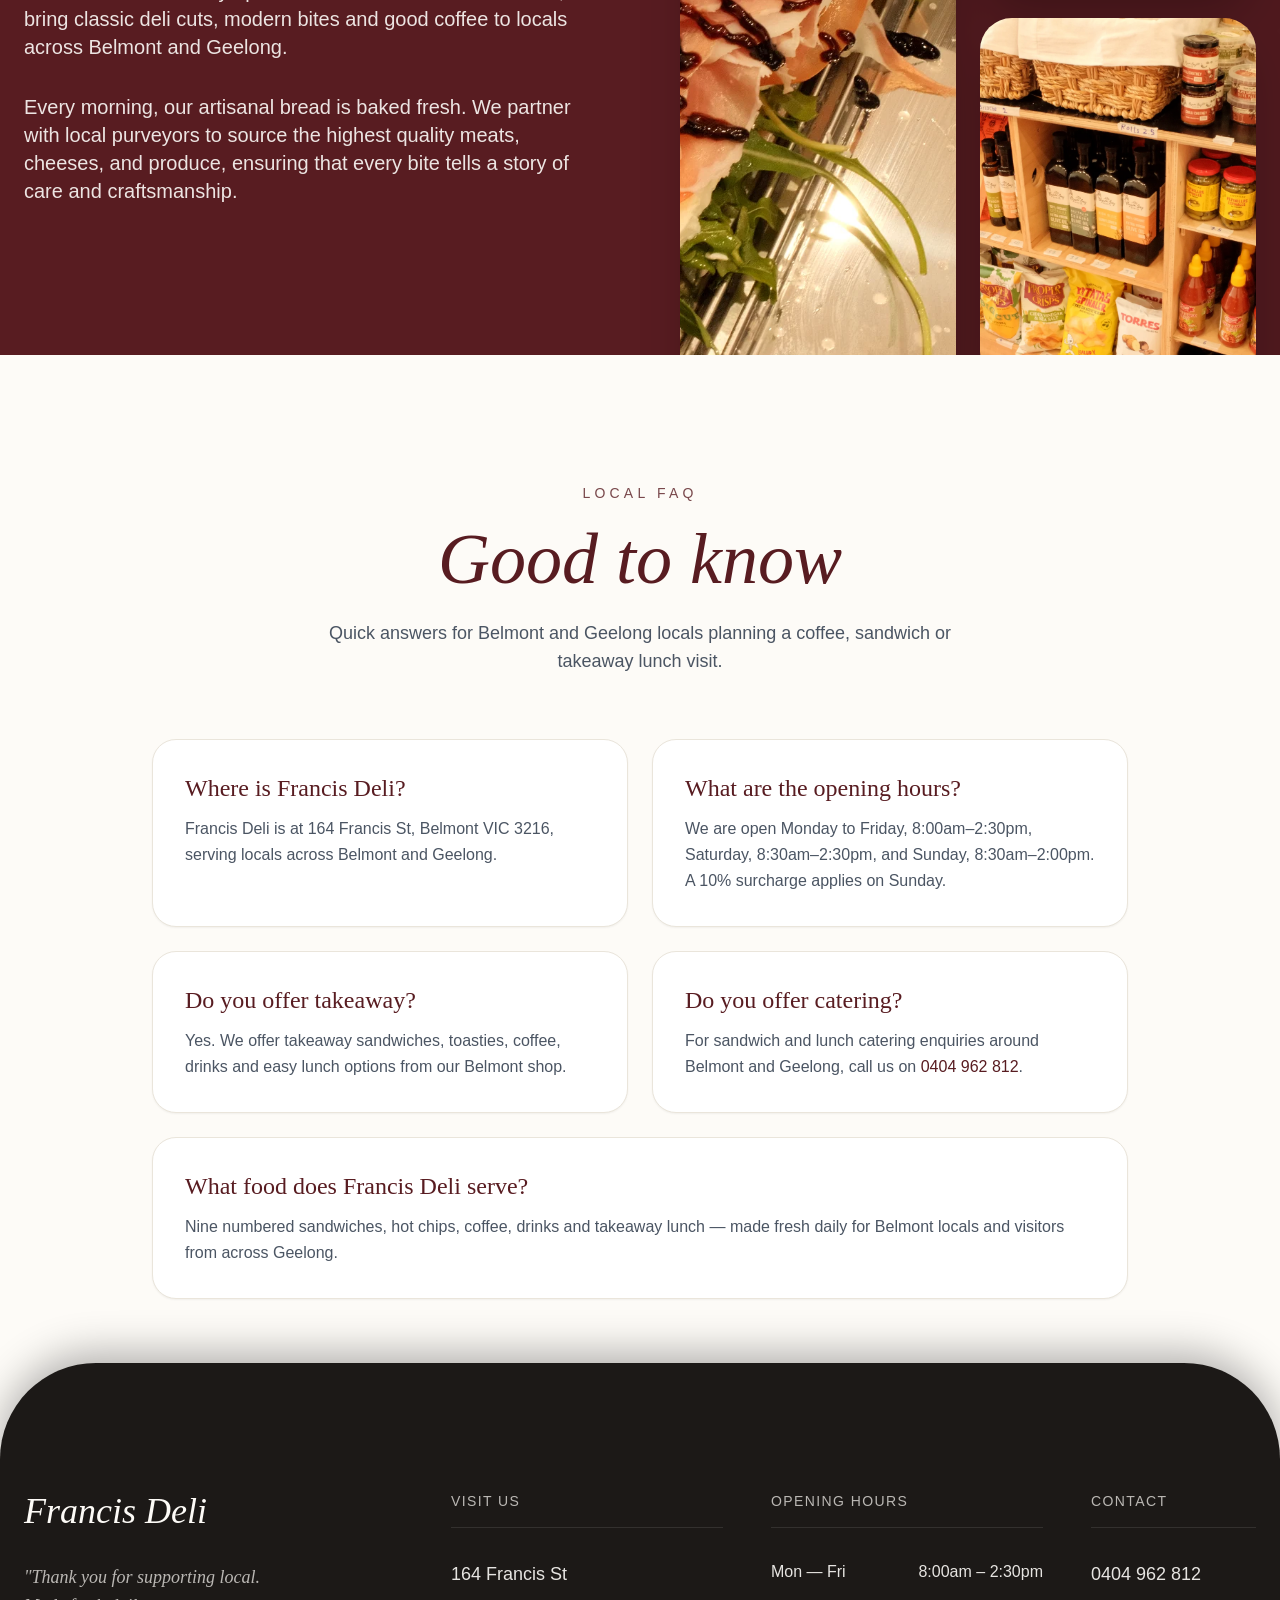
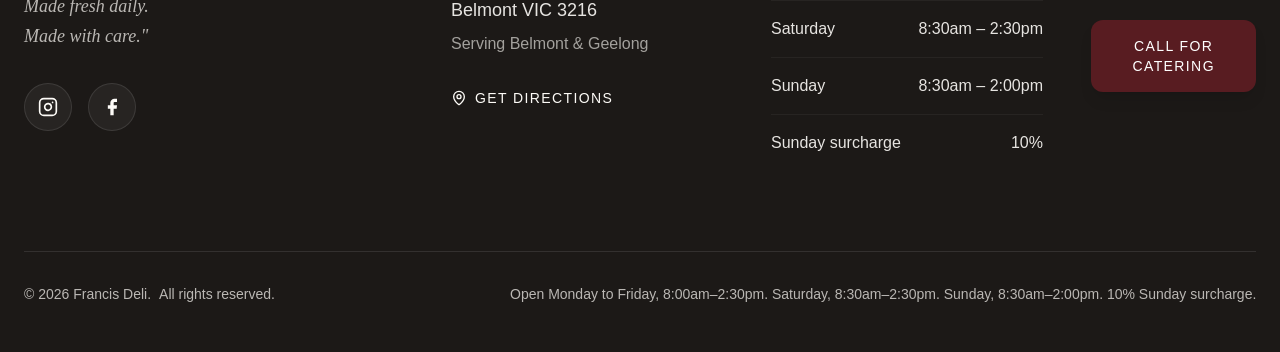
==== commit 3bb6c826: "Seat the new Number #8 photo and clear the wordmark background. The Chicken Melt uses number-8-real-" ====
--- a/index.html
+++ b/index.html
@@ -207,7 +207,7 @@
     <header class="fixed top-0 w-full z-50 bg-cream/90 backdrop-blur-md border-b border-sand h-24" id="header" vid="12">
         <div class="header-bar max-w-7xl mx-auto px-6 h-24 flex items-center justify-between" vid="13">
             <a href="#home" class="flex items-center gap-3" aria-label="Francis Deli home">
-                <img src="img/logo-wordmark.png" alt="Francis Deli" width="1657" height="728" style="height:64px;width:auto;border-radius:10px">
+                <img src="img/logo-wordmark.png" alt="Francis Deli" width="1657" height="728" style="height:64px;width:auto">
                 <span class="text-xs font-condensed uppercase tracking-widest text-gray-600 hidden sm:inline-block" vid="15">Now Open</span>
             </a>
 
@@ -233,7 +233,7 @@
     <div id="mobile-menu" class="fixed inset-0 z-[60] bg-burgundy text-cream flex flex-col md:hidden is-open:translate-x-0" role="dialog" aria-modal="true" aria-label="Menu" style="transform:translateX(100%)">
         <div class="flex items-center justify-between h-24 px-6 border-b border-cream/15">
             <a href="#home" class="mobile-link flex items-center" aria-label="Francis Deli home">
-                <img src="img/logo-wordmark.png" alt="Francis Deli" width="1657" height="728" style="height:52px;width:auto;border-radius:8px">
+                <img src="img/logo-wordmark.png" alt="Francis Deli" width="1657" height="728" style="height:52px;width:auto">
             </a>
             <button id="menu-close" class="text-cream p-2 -mr-2" aria-label="Close menu">
                 <svg class="w-7 h-7" aria-hidden="true" viewBox="0 0 24 24" fill="none" stroke="currentColor" stroke-width="2" stroke-linecap="round" stroke-linejoin="round"><path d="M18 6 6 18"/><path d="m6 6 12 12"/></svg>
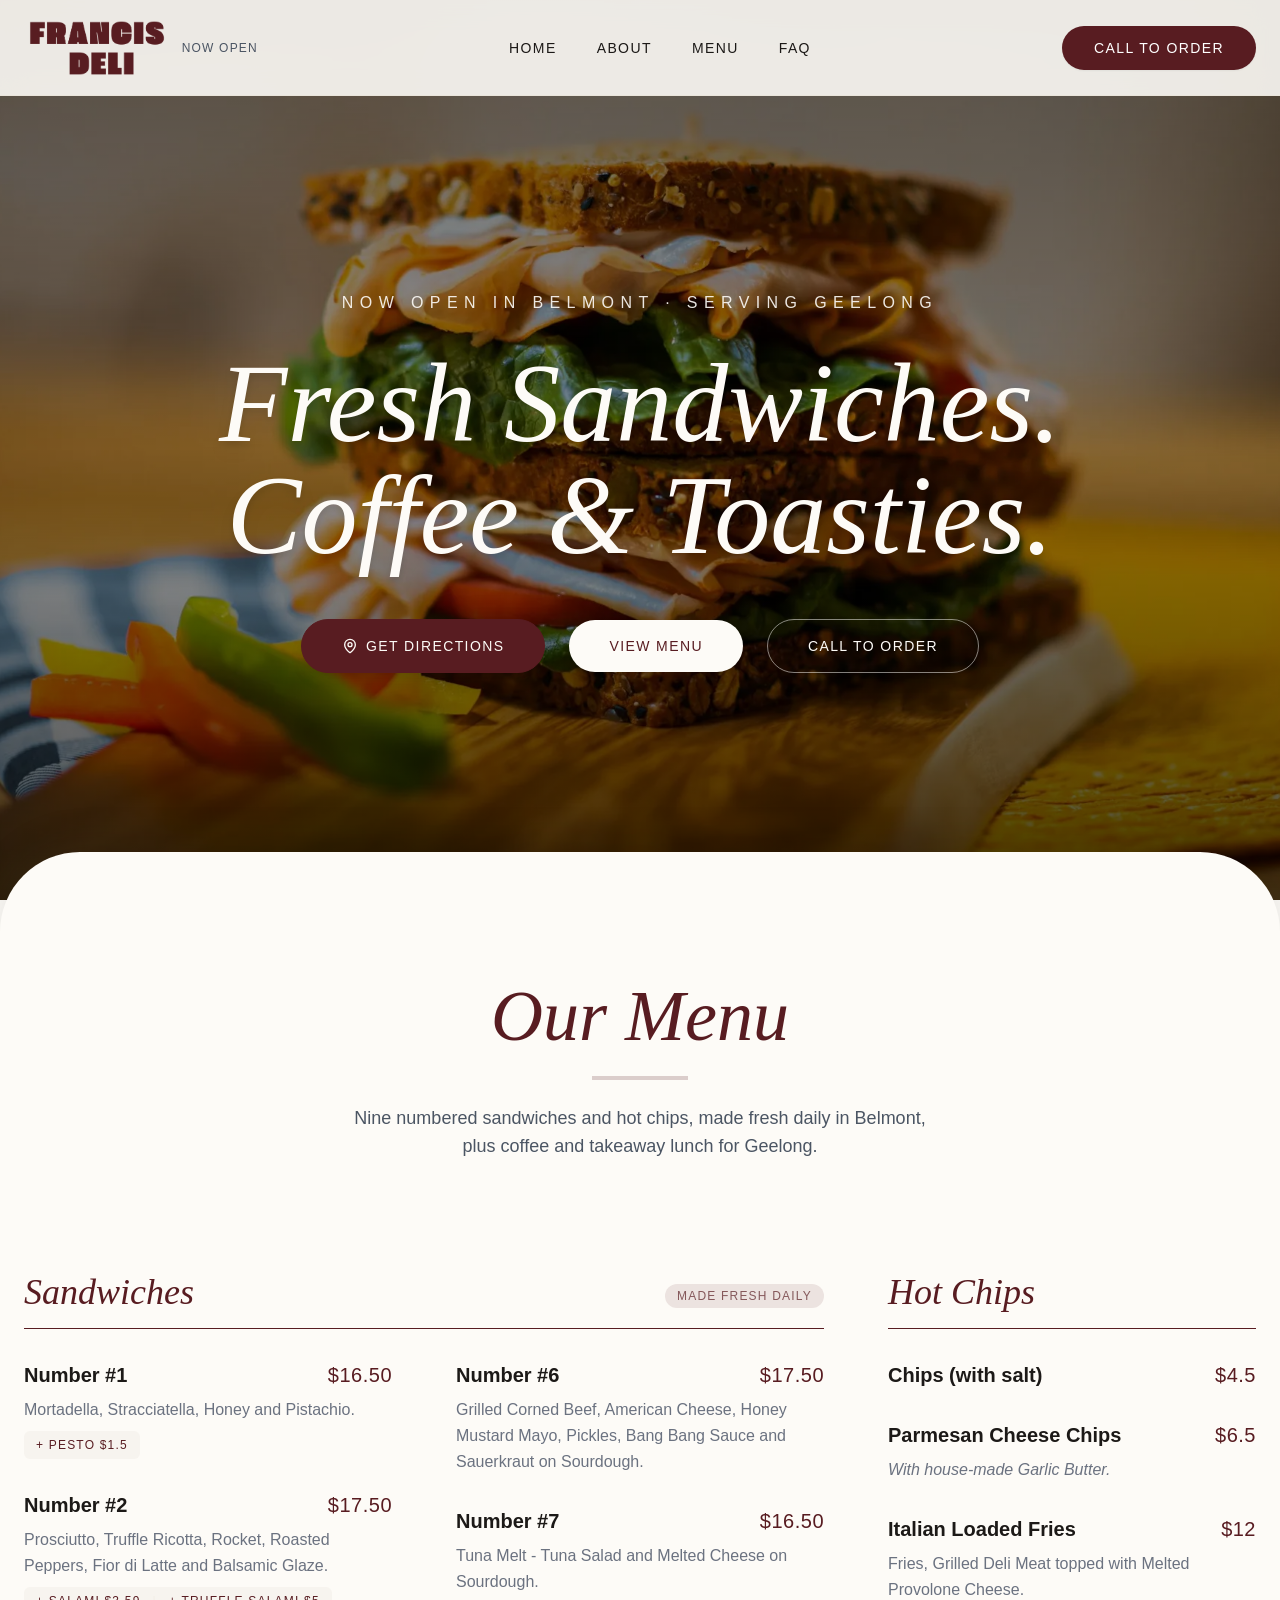
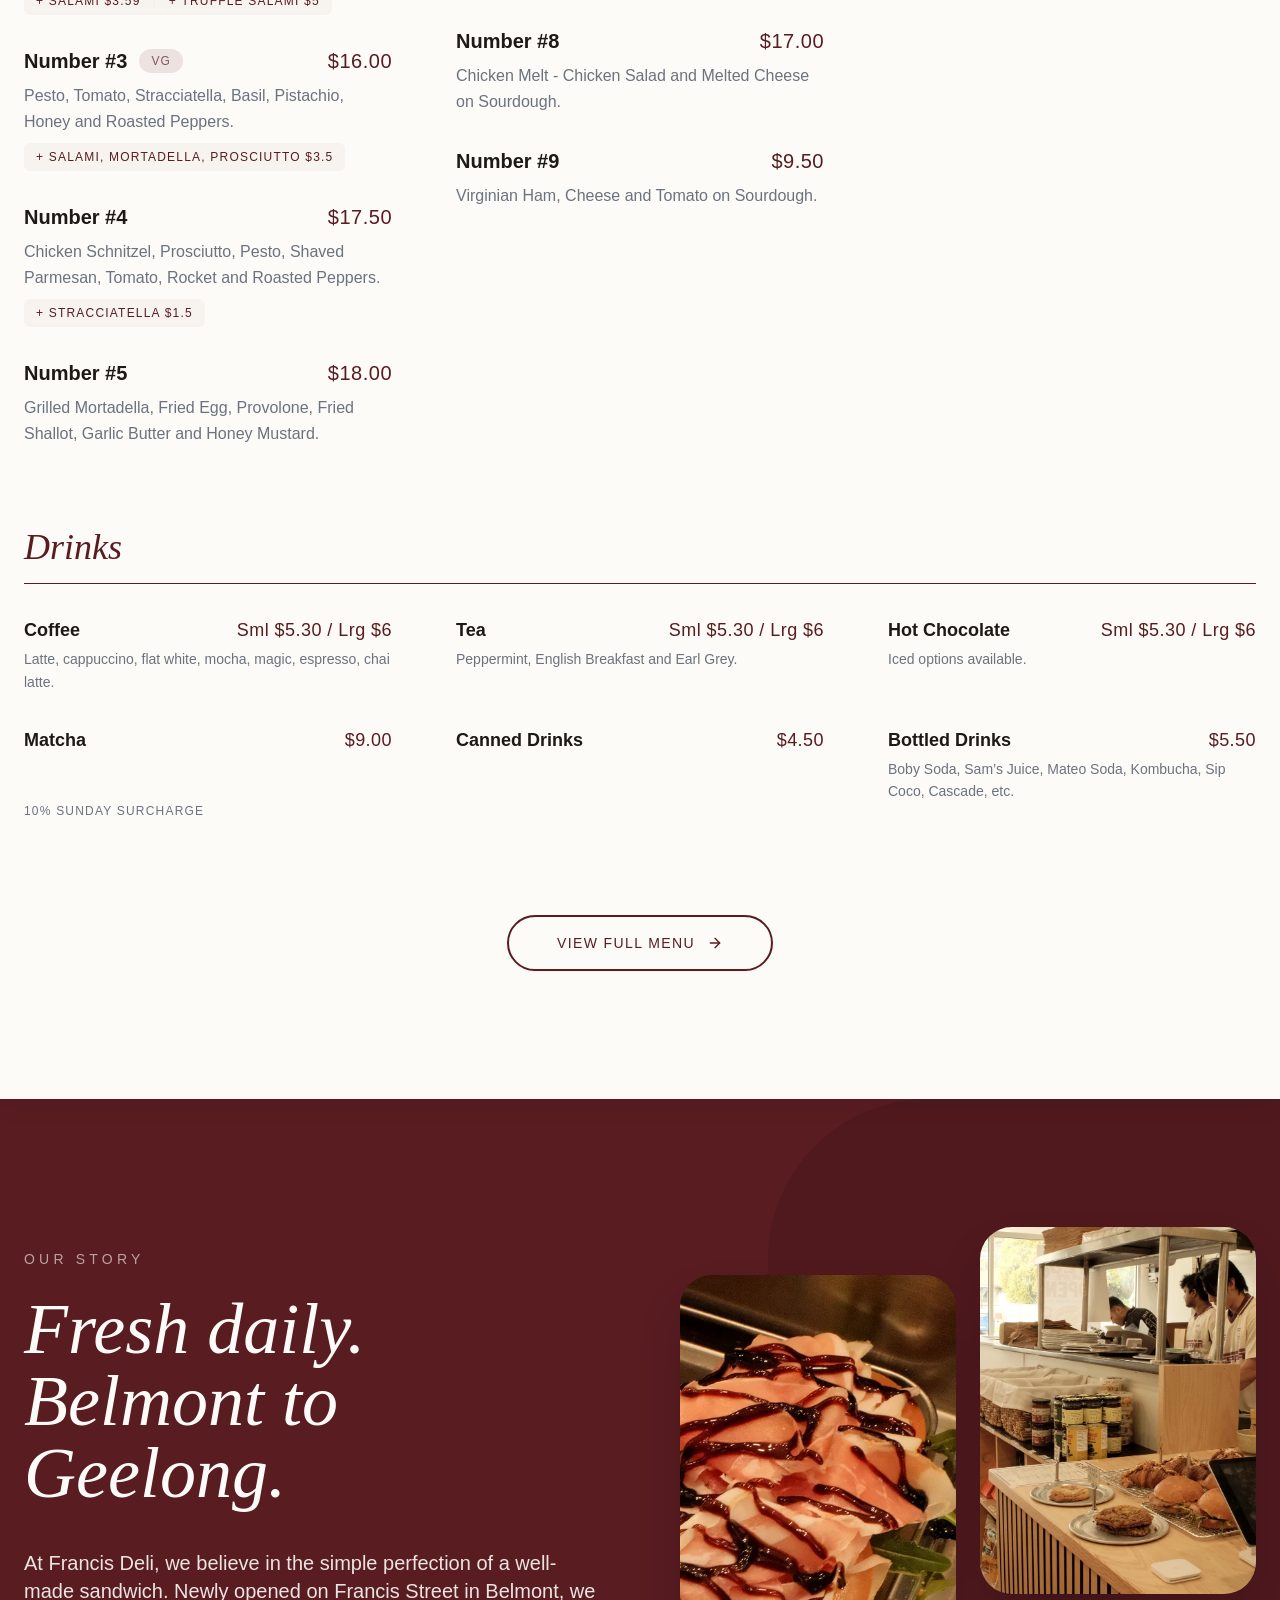
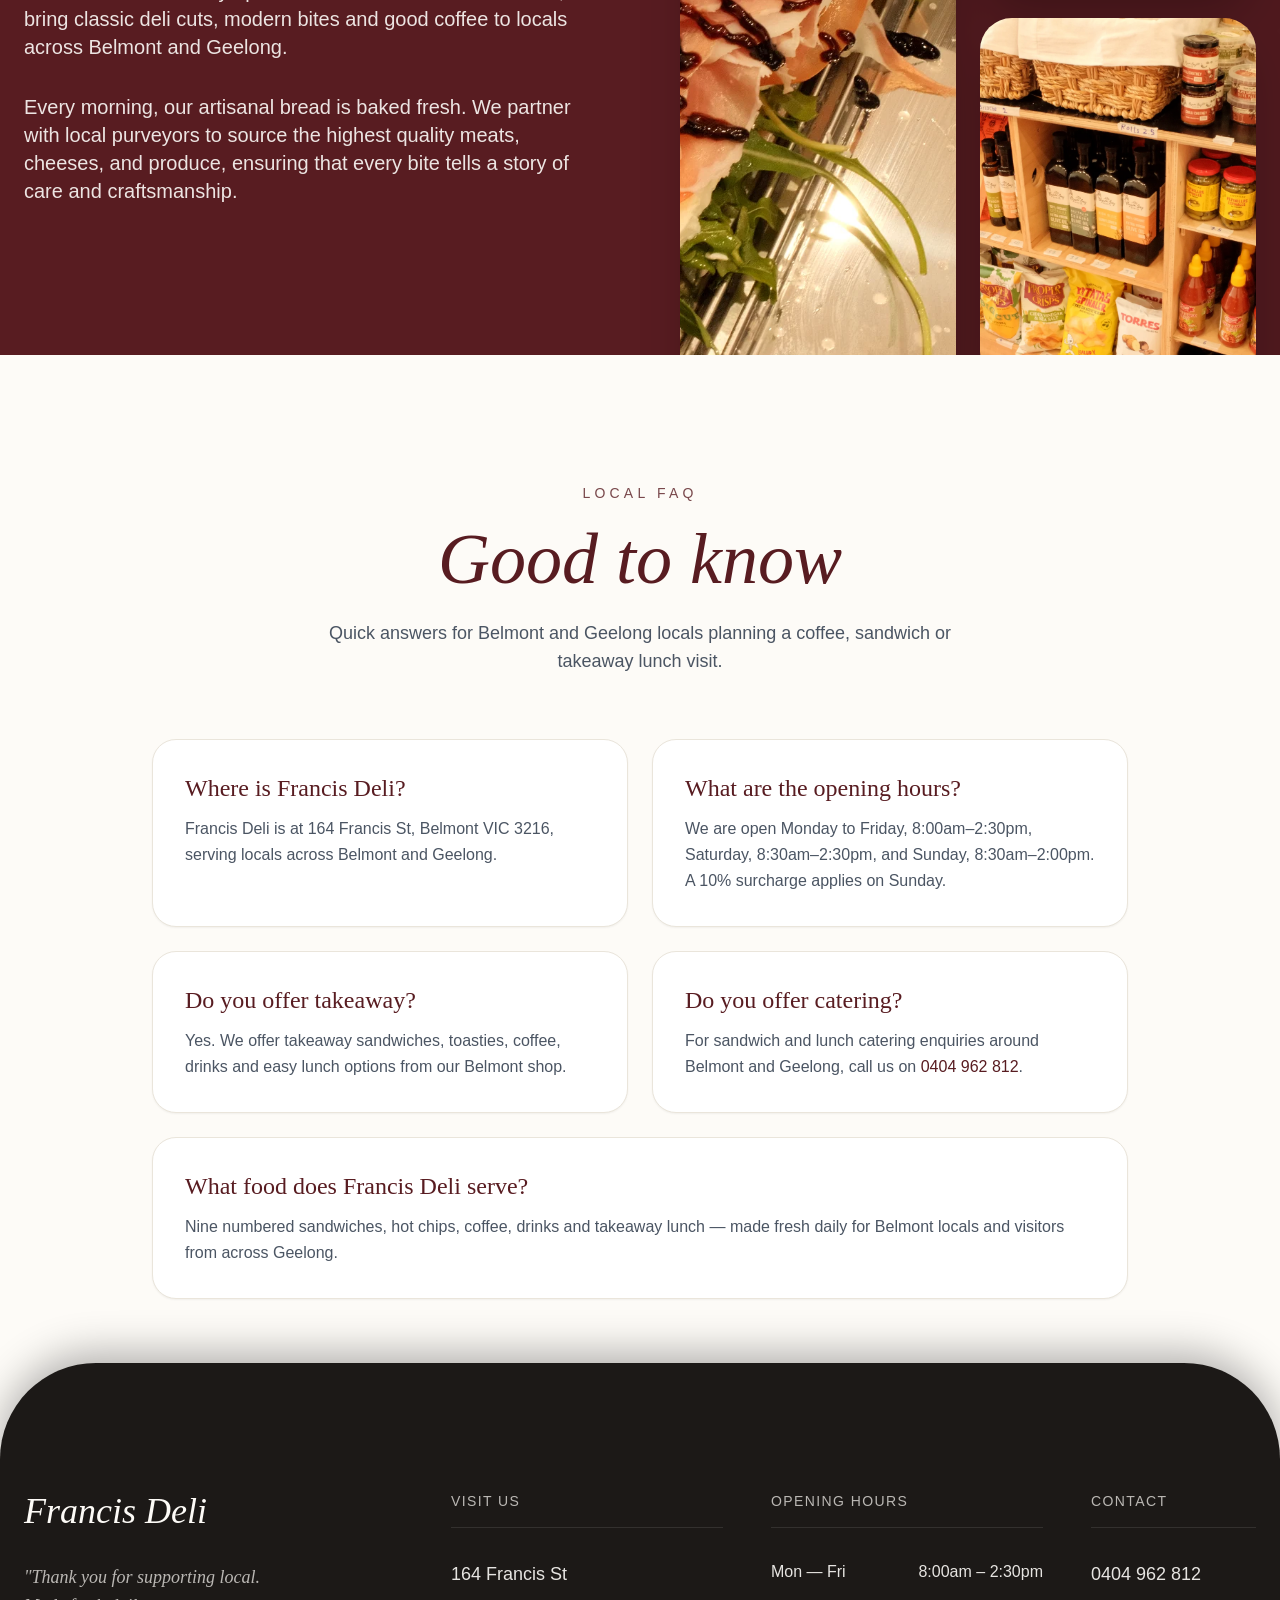
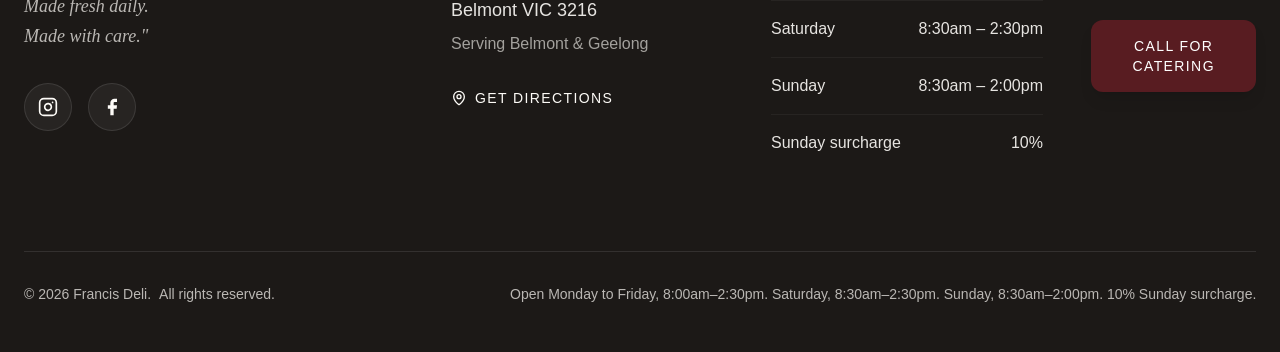
==== commit 12976059: "Make the open mobile wordmark white so it reads on burgundy. The closed header stays brown #581C21. " ====
--- a/index.html
+++ b/index.html
@@ -185,6 +185,7 @@
             transition: transform 0.4s var(--ease-out-quint);
         }
         #mobile-menu.is-open { transform: translateX(0); }
+        #mobile-menu.is-open img[alt="Francis Deli"] { filter: brightness(0) invert(1); }
 
         /* Mobile: lighter hero image (30KB vs 92KB) */
         @media (max-width: 767px) {
